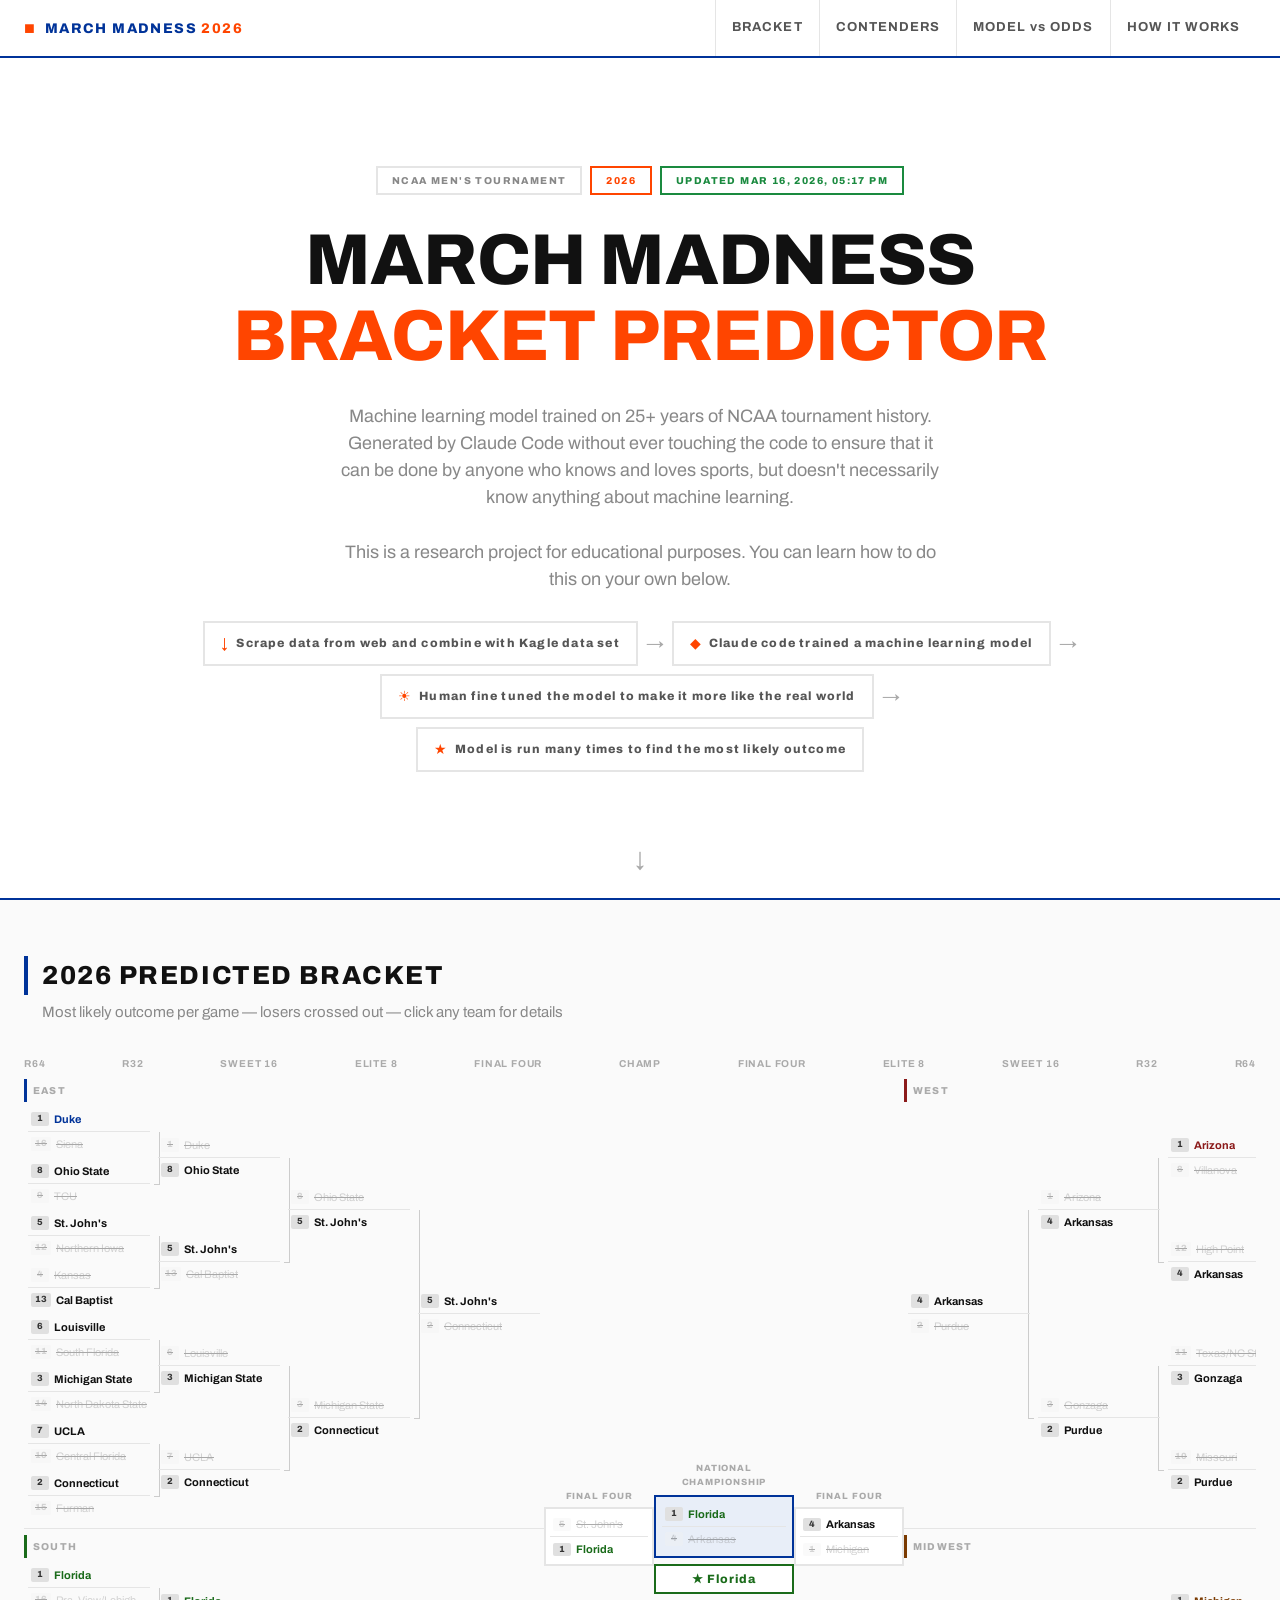
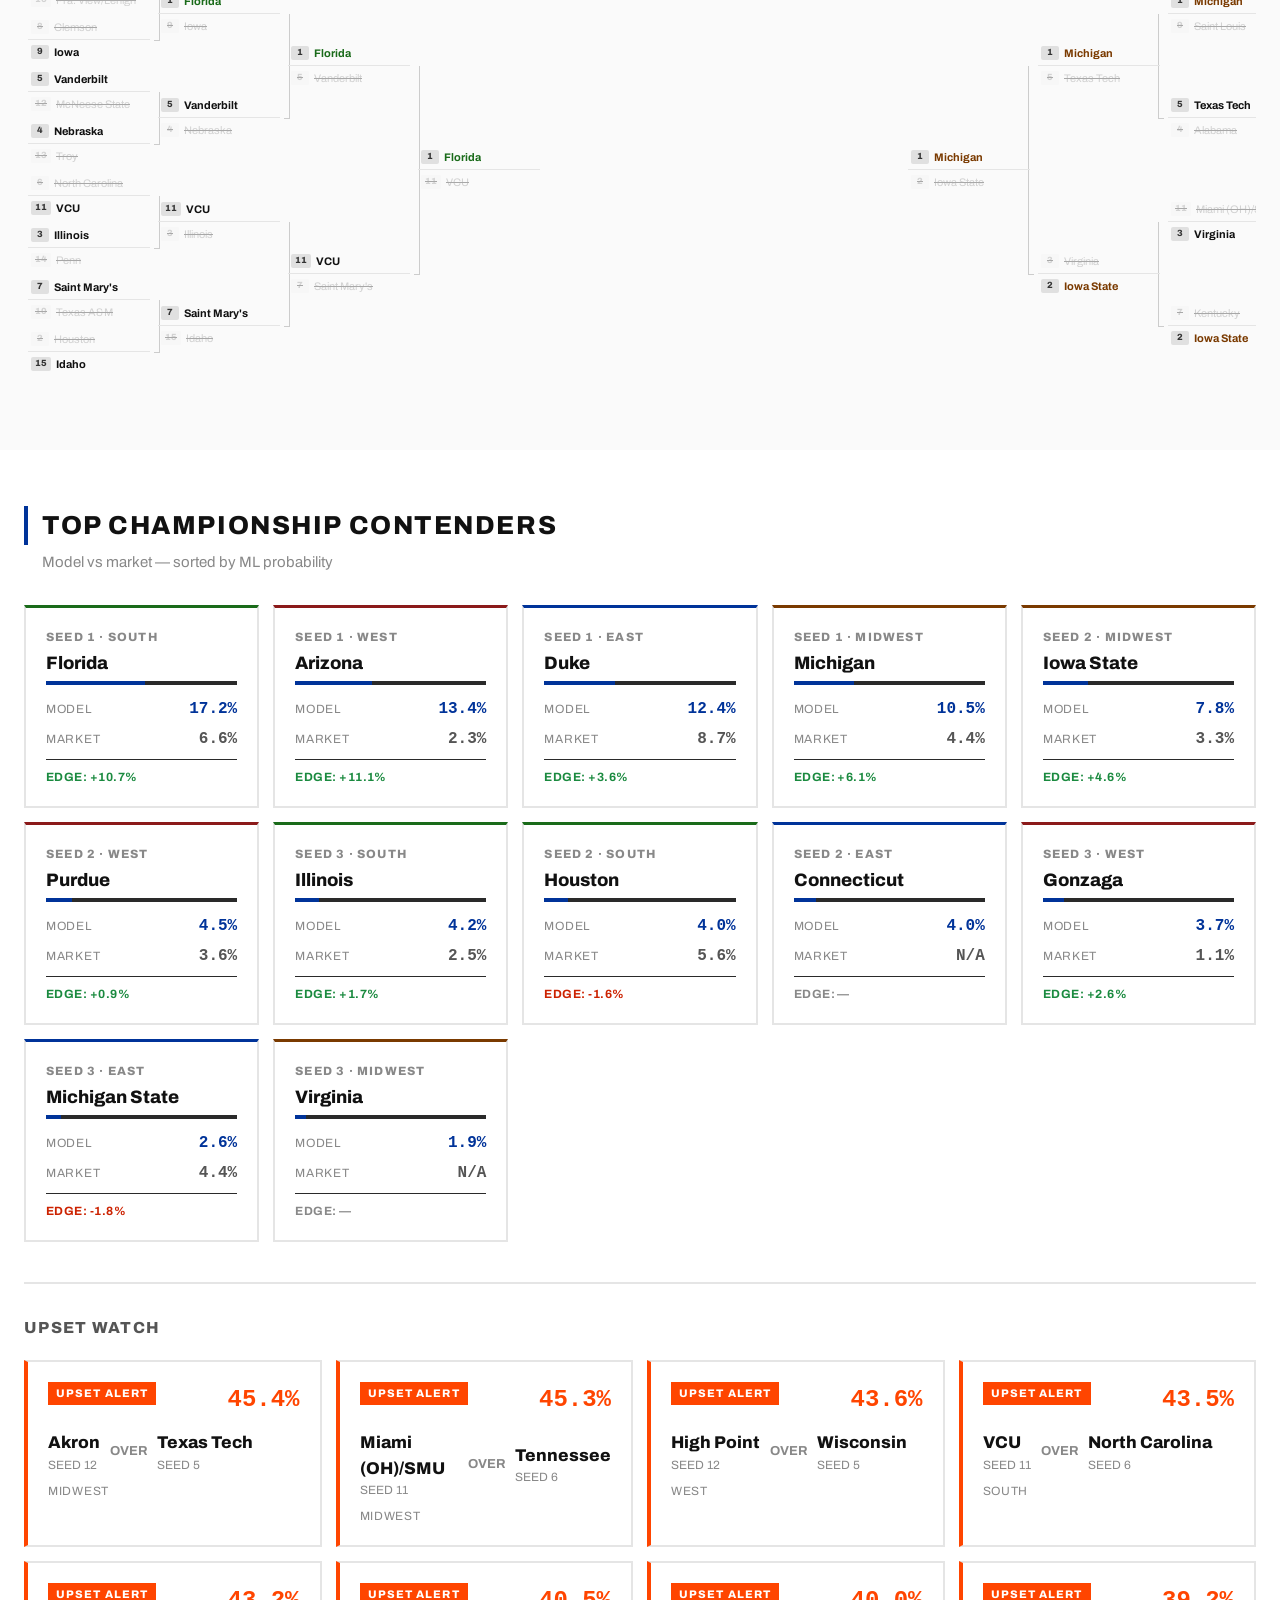
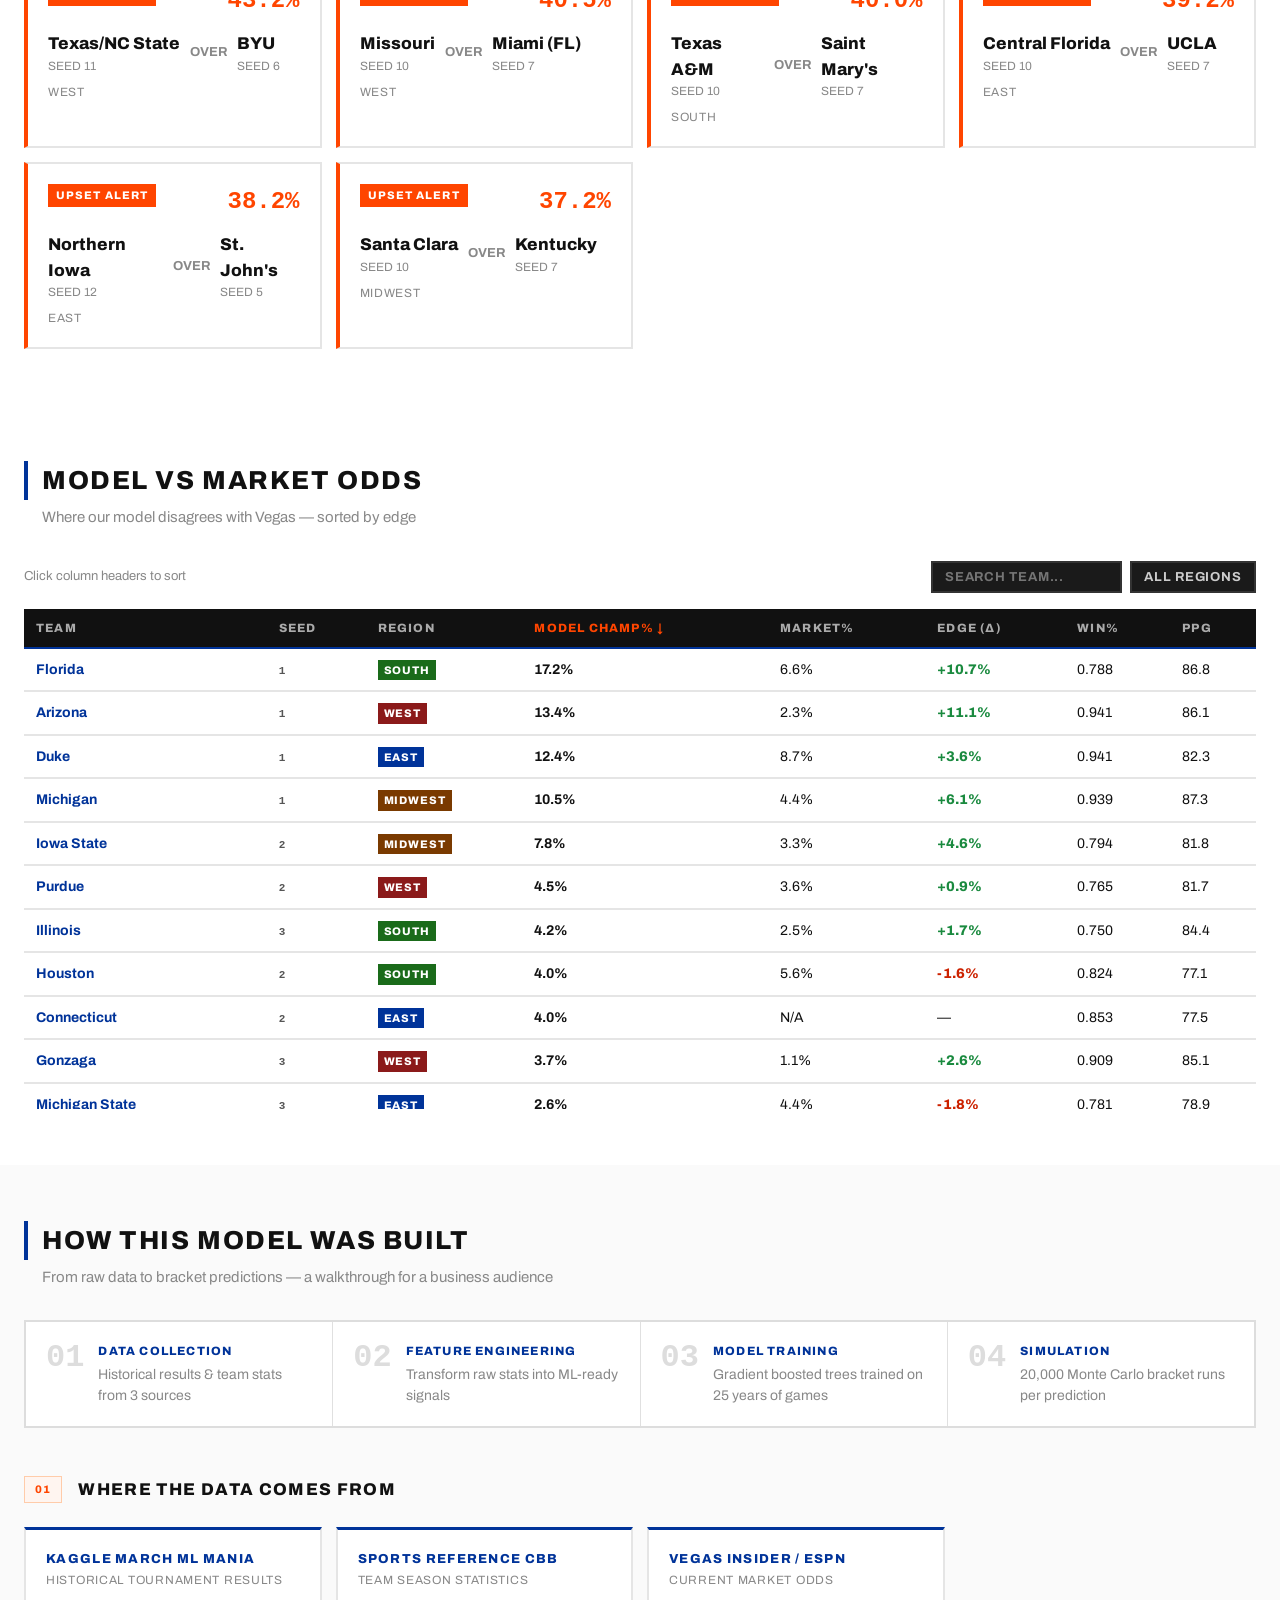
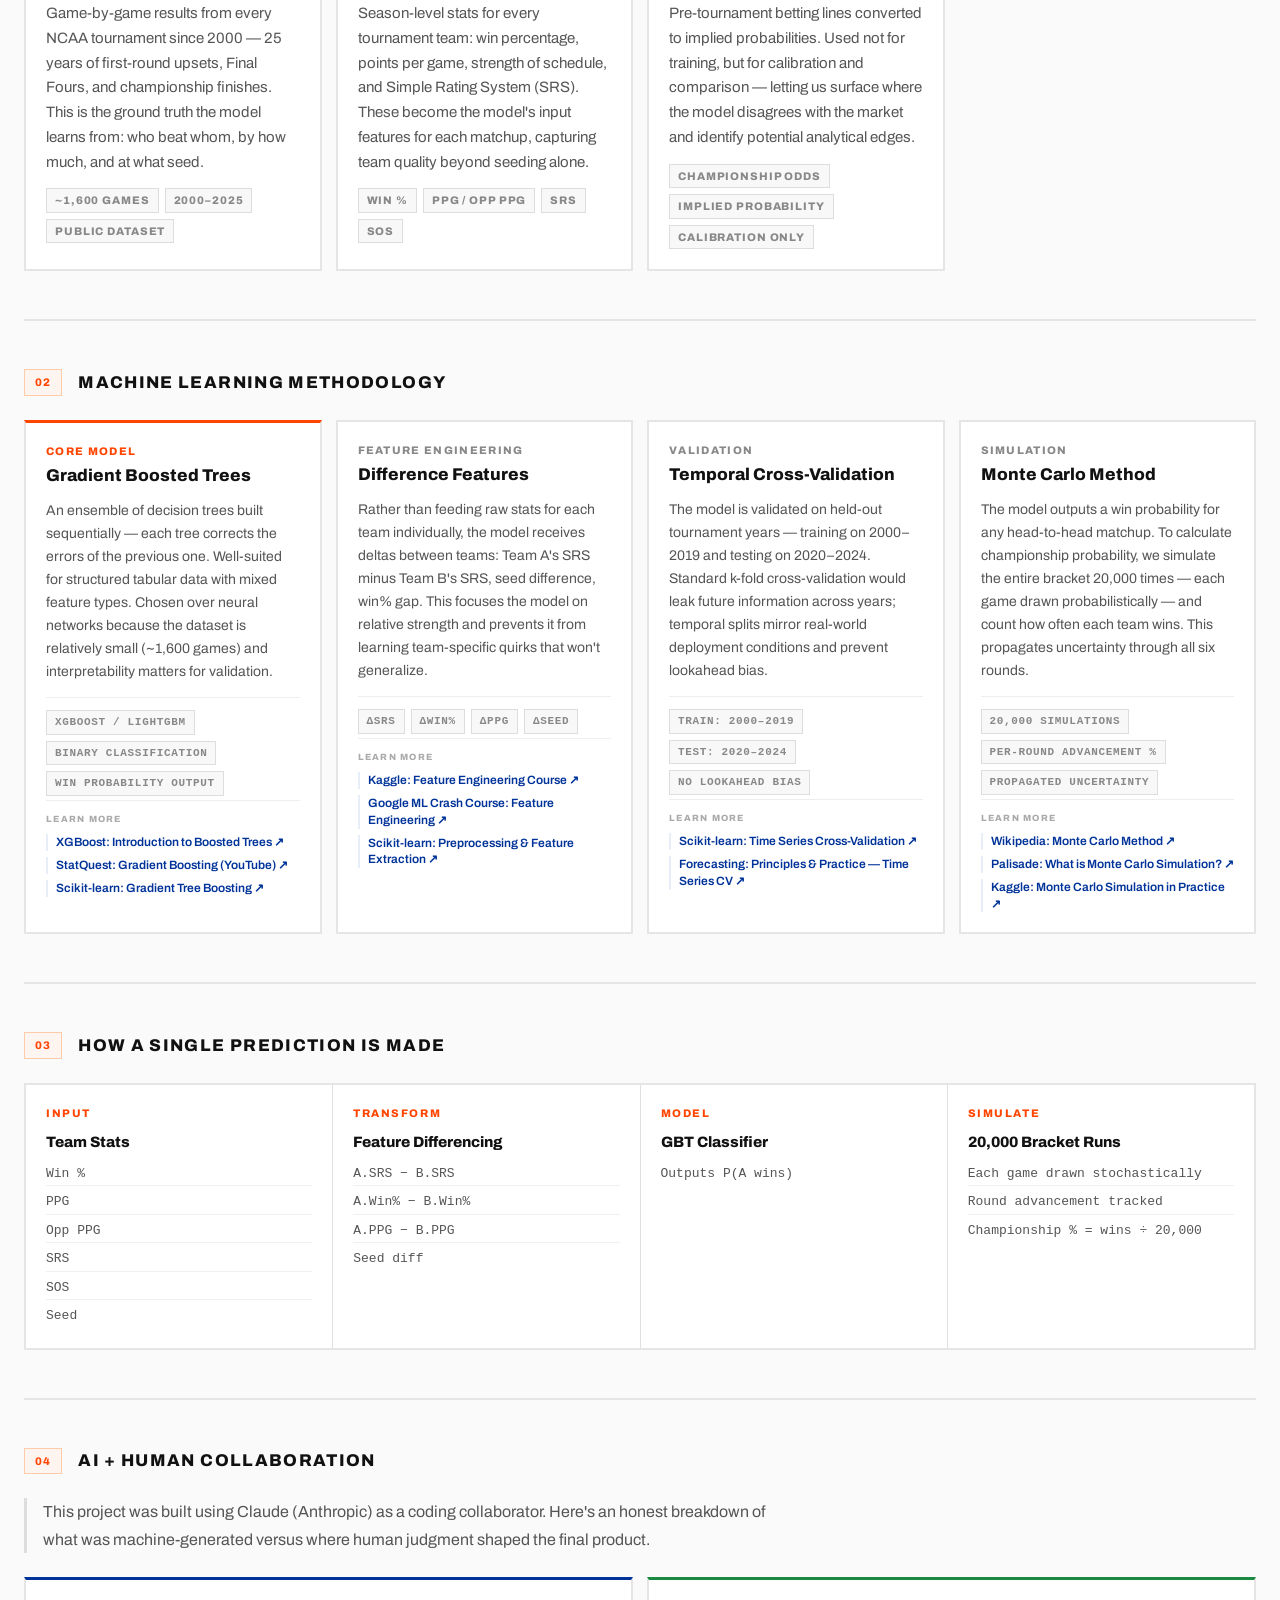
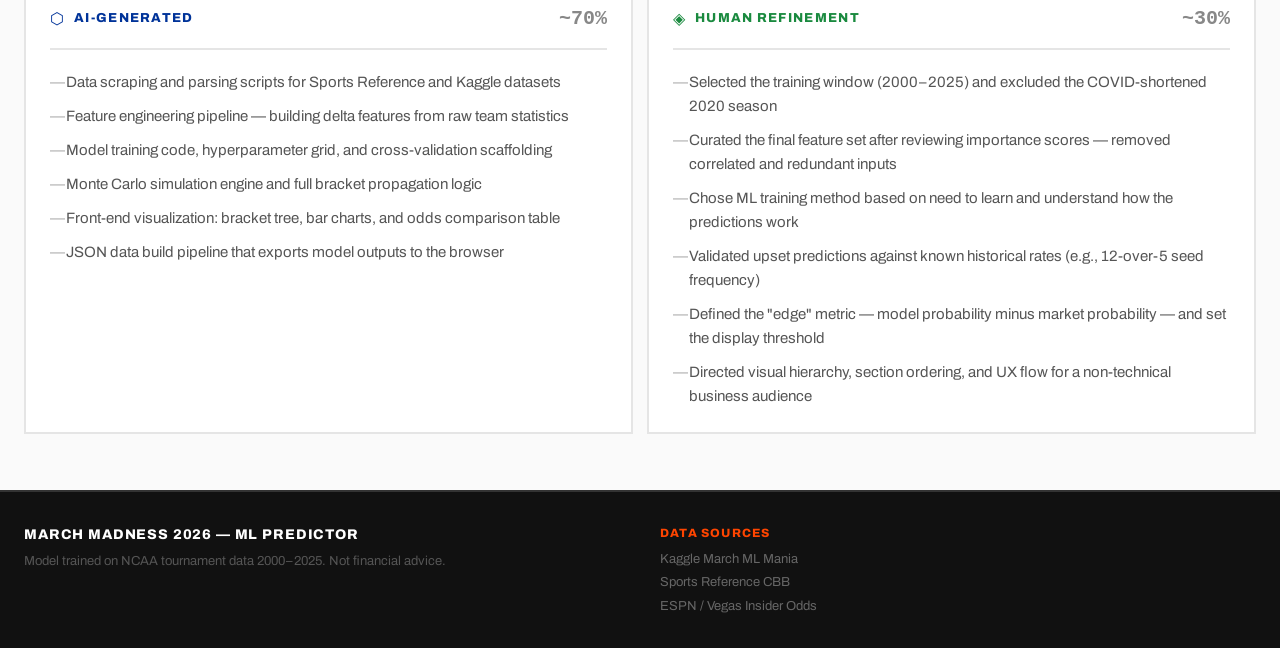
==== march-madness/index.html @ 239e2c39 "Initial commit — combined AI simulation site Dead Reckoning probability model + March Madness 2026 M" ====
<!DOCTYPE html>
<html lang="en">
<head>
  <meta charset="UTF-8">
  <meta name="viewport" content="width=device-width, initial-scale=1.0">
  <title>March Madness 2026 — ML Bracket Predictor</title>
  <link rel="preconnect" href="https://fonts.googleapis.com">
  <link href="https://fonts.googleapis.com/css2?family=Archivo:wght@400;600;700;800&display=swap" rel="stylesheet">
  <link rel="stylesheet" href="styles.css">
</head>
<body>

<!-- ─── NAVIGATION ──────────────────────────────────────────── -->
<nav class="nav">
  <div class="nav-inner">
    <div class="nav-brand">
      <span class="nav-logo">&#9632;</span>
      <span class="nav-title">MARCH MADNESS <span class="nav-year">2026</span></span>
    </div>
    <div class="nav-links">
      <a href="#bracket-tree">BRACKET</a>
      <a href="#top-contenders">CONTENDERS</a>
      <a href="#model-vs-odds">MODEL vs ODDS</a>
      <a href="#how-it-works">HOW IT WORKS</a>
    </div>
  </div>
</nav>

<!-- ─── HERO ────────────────────────────────────────────────── -->
<section class="hero" id="top">
  <div class="hero-bg-grid"></div>
  <div class="hero-content">
    <div class="hero-badges">
      <span class="badge">NCAA MEN'S TOURNAMENT</span>
      <span class="badge badge-year">2026</span>
      <span class="badge badge-updated" id="hero-updated">LOADING...</span>
    </div>
    <h1 class="hero-title">MARCH MADNESS<br><span class="hero-title-accent">BRACKET PREDICTOR</span></h1>
    <p class="hero-subtitle">
      Machine learning model trained on 25+ years of NCAA tournament history. Generated by Claude Code without ever touching the code to ensure that it can be done by anyone who knows and loves sports, but doesn't necessarily know anything about machine learning. 
    </p>
    <p class="hero-subtitle">
      This is a research project for educational purposes. You can learn how to do this on your own below.
    </p>
    <div class="hero-flow">
      <div class="flow-step"><div class="flow-icon">&#8595;</div><div class="flow-label">Scrape data from web and combine with Kagle data set</div></div>
      <div class="flow-arrow">→</div>
      <div class="flow-step"><div class="flow-icon">&#9670;</div><div class="flow-label">Claude code trained a machine learning model</div></div>
      <div class="flow-arrow">→</div>
      <div class="flow-step"><div class="flow-icon">&#9728;</div><div class="flow-label">Human fine tuned the model to make it more like the real world</div></div>
      <div class="flow-arrow">→</div>
      <div class="flow-step"><div class="flow-icon">&#9733;</div><div class="flow-label">Model is run many times to find the most likely outcome</div></div>
    </div>
  </div>
  <div class="hero-scroll-hint">
    <span class="scroll-arrow">&#8595;</span>
  </div>
</section>

<!-- ─── BRACKET TREE ─────────────────────────────────────────── -->
<section class="section section-dark" id="bracket-tree">
  <div class="section-inner section-inner-wide">
    <div class="section-header">
      <h2 class="section-title">2026 PREDICTED BRACKET</h2>
      <p class="section-subtitle">Most likely outcome per game — losers crossed out — click any team for details</p>
    </div>
    <div class="bk-round-labels">
      <span>R64</span><span>R32</span><span>SWEET 16</span><span>ELITE 8</span>
      <span>FINAL FOUR</span><span>CHAMP</span><span>FINAL FOUR</span>
      <span>ELITE 8</span><span>SWEET 16</span><span>R32</span><span>R64</span>
    </div>
    <div id="bracket-tree-container">
      <!-- Populated by JS -->
    </div>
  </div>
</section>

<!-- ─── TOP CHAMPIONSHIP CONTENDERS + UPSET WATCH ───────────── -->
<section class="section" id="top-contenders">
  <div class="section-inner">
    <div class="section-header">
      <h2 class="section-title">TOP CHAMPIONSHIP CONTENDERS</h2>
      <p class="section-subtitle">Model vs market — sorted by ML probability</p>
    </div>
    <div class="contenders-grid" id="contenders-grid">
      <!-- Populated by JS -->
    </div>
    <div class="section-subheader">
      <h3 class="subheader-title">UPSET WATCH</h3>
    </div>
    <div class="upsets-grid" id="upsets-grid">
      <!-- Populated by JS -->
    </div>
  </div>
</section>

<!-- ─── MODEL vs ODDS ────────────────────────────────────────── -->
<section class="section" id="model-vs-odds">
  <div class="section-inner">
    <div class="section-header">
      <h2 class="section-title">MODEL vs MARKET ODDS</h2>
      <p class="section-subtitle">Where our model disagrees with Vegas — sorted by edge</p>
    </div>
    <div class="table-controls">
      <span class="table-sort-hint">Click column headers to sort</span>
      <div class="table-filter">
        <input type="text" id="odds-search" placeholder="SEARCH TEAM..." class="search-input">
        <select id="odds-region" class="select-input">
          <option value="">ALL REGIONS</option>
          <option value="East">EAST</option>
          <option value="West">WEST</option>
          <option value="South">SOUTH</option>
          <option value="Midwest">MIDWEST</option>
        </select>
      </div>
    </div>
    <div class="table-wrapper">
      <table class="data-table" id="odds-table">
        <thead>
          <tr>
            <th data-sort="team">TEAM</th>
            <th data-sort="seed">SEED</th>
            <th data-sort="region">REGION</th>
            <th data-sort="model_champion_prob" class="sort-active">MODEL CHAMP%</th>
            <th data-sort="odds_champion_prob">MARKET%</th>
            <th data-sort="model_edge">EDGE (Δ)</th>
            <th data-sort="win_pct">WIN%</th>
            <th data-sort="ppg">PPG</th>
          </tr>
        </thead>
        <tbody id="odds-tbody">
          <!-- Populated by JS -->
        </tbody>
      </table>
    </div>
  </div>
</section>

<!-- ─── HOW THIS MODEL WAS BUILT ──────────────────────────── -->
<section class="section section-dark" id="how-it-works">
  <div class="section-inner">
    <div class="section-header">
      <h2 class="section-title">HOW THIS MODEL WAS BUILT</h2>
      <p class="section-subtitle">From raw data to bracket predictions — a walkthrough for a business audience</p>
    </div>

    <!-- PIPELINE OVERVIEW -->
    <div class="how-pipeline">
      <div class="pipeline-step">
        <div class="pipeline-num">01</div>
        <div class="pipeline-content">
          <div class="pipeline-title">DATA COLLECTION</div>
          <div class="pipeline-body">Historical results &amp; team stats from 3 sources</div>
        </div>
      </div>
      <div class="pipeline-connector">→</div>
      <div class="pipeline-step">
        <div class="pipeline-num">02</div>
        <div class="pipeline-content">
          <div class="pipeline-title">FEATURE ENGINEERING</div>
          <div class="pipeline-body">Transform raw stats into ML-ready signals</div>
        </div>
      </div>
      <div class="pipeline-connector">→</div>
      <div class="pipeline-step">
        <div class="pipeline-num">03</div>
        <div class="pipeline-content">
          <div class="pipeline-title">MODEL TRAINING</div>
          <div class="pipeline-body">Gradient boosted trees trained on 25 years of games</div>
        </div>
      </div>
      <div class="pipeline-connector">→</div>
      <div class="pipeline-step">
        <div class="pipeline-num">04</div>
        <div class="pipeline-content">
          <div class="pipeline-title">SIMULATION</div>
          <div class="pipeline-body">20,000 Monte Carlo bracket runs per prediction</div>
        </div>
      </div>
    </div>

    <!-- DATA SOURCES -->
    <div class="how-block">
      <div class="how-block-header">
        <span class="how-block-num">01</span>
        <h3 class="how-block-title">WHERE THE DATA COMES FROM</h3>
      </div>
      <div class="how-sources-grid">
        <div class="source-card">
          <div class="source-name">KAGGLE MARCH ML MANIA</div>
          <div class="source-type">Historical Tournament Results</div>
          <div class="source-desc">Game-by-game results from every NCAA tournament since 2000 — 25 years of first-round upsets, Final Fours, and championship finishes. This is the ground truth the model learns from: who beat whom, by how much, and at what seed.</div>
          <div class="source-tags">
            <span class="source-tag">~1,600 games</span>
            <span class="source-tag">2000–2025</span>
            <span class="source-tag">Public dataset</span>
          </div>
        </div>
        <div class="source-card">
          <div class="source-name">SPORTS REFERENCE CBB</div>
          <div class="source-type">Team Season Statistics</div>
          <div class="source-desc">Season-level stats for every tournament team: win percentage, points per game, strength of schedule, and Simple Rating System (SRS). These become the model's input features for each matchup, capturing team quality beyond seeding alone.</div>
          <div class="source-tags">
            <span class="source-tag">Win %</span>
            <span class="source-tag">PPG / Opp PPG</span>
            <span class="source-tag">SRS</span>
            <span class="source-tag">SOS</span>
          </div>
        </div>
        <div class="source-card">
          <div class="source-name">VEGAS INSIDER / ESPN</div>
          <div class="source-type">Current Market Odds</div>
          <div class="source-desc">Pre-tournament betting lines converted to implied probabilities. Used not for training, but for calibration and comparison — letting us surface where the model disagrees with the market and identify potential analytical edges.</div>
          <div class="source-tags">
            <span class="source-tag">Championship odds</span>
            <span class="source-tag">Implied probability</span>
            <span class="source-tag">Calibration only</span>
          </div>
        </div>
      </div>
    </div>

    <!-- ML TECHNIQUES -->
    <div class="how-block">
      <div class="how-block-header">
        <span class="how-block-num">02</span>
        <h3 class="how-block-title">MACHINE LEARNING METHODOLOGY</h3>
      </div>
      <div class="how-ml-grid">
        <div class="ml-card ml-card-primary">
          <div class="ml-card-label">CORE MODEL</div>
          <div class="ml-card-name">Gradient Boosted Trees</div>
          <div class="ml-card-desc">An ensemble of decision trees built sequentially — each tree corrects the errors of the previous one. Well-suited for structured tabular data with mixed feature types. Chosen over neural networks because the dataset is relatively small (~1,600 games) and interpretability matters for validation.</div>
          <div class="ml-card-meta">
            <span>XGBoost / LightGBM</span>
            <span>Binary classification</span>
            <span>Win probability output</span>
          </div>
          <div class="ml-card-links">
            <span class="ml-card-links-label">LEARN MORE</span>
            <a href="https://xgboost.readthedocs.io/en/stable/tutorials/model.html" target="_blank" rel="noopener">XGBoost: Introduction to Boosted Trees ↗</a>
            <a href="https://www.youtube.com/watch?v=3CC4N4z3GJc" target="_blank" rel="noopener">StatQuest: Gradient Boosting (YouTube) ↗</a>
            <a href="https://scikit-learn.org/stable/modules/ensemble.html#gradient-tree-boosting" target="_blank" rel="noopener">Scikit-learn: Gradient Tree Boosting ↗</a>
          </div>
        </div>
        <div class="ml-card">
          <div class="ml-card-label">FEATURE ENGINEERING</div>
          <div class="ml-card-name">Difference Features</div>
          <div class="ml-card-desc">Rather than feeding raw stats for each team individually, the model receives deltas between teams: Team A's SRS minus Team B's SRS, seed difference, win% gap. This focuses the model on relative strength and prevents it from learning team-specific quirks that won't generalize.</div>
          <div class="ml-card-meta">
            <span>ΔSRS</span>
            <span>ΔWin%</span>
            <span>ΔPPG</span>
            <span>ΔSeed</span>
          </div>
          <div class="ml-card-links">
            <span class="ml-card-links-label">LEARN MORE</span>
            <a href="https://www.kaggle.com/learn/feature-engineering" target="_blank" rel="noopener">Kaggle: Feature Engineering Course ↗</a>
            <a href="https://developers.google.com/machine-learning/crash-course/feature-engineering/overview" target="_blank" rel="noopener">Google ML Crash Course: Feature Engineering ↗</a>
            <a href="https://scikit-learn.org/stable/modules/preprocessing.html" target="_blank" rel="noopener">Scikit-learn: Preprocessing &amp; Feature Extraction ↗</a>
          </div>
        </div>
        <div class="ml-card">
          <div class="ml-card-label">VALIDATION</div>
          <div class="ml-card-name">Temporal Cross-Validation</div>
          <div class="ml-card-desc">The model is validated on held-out tournament years — training on 2000–2019 and testing on 2020–2024. Standard k-fold cross-validation would leak future information across years; temporal splits mirror real-world deployment conditions and prevent lookahead bias.</div>
          <div class="ml-card-meta">
            <span>Train: 2000–2019</span>
            <span>Test: 2020–2024</span>
            <span>No lookahead bias</span>
          </div>
          <div class="ml-card-links">
            <span class="ml-card-links-label">LEARN MORE</span>
            <a href="https://scikit-learn.org/stable/modules/cross_validation.html#cross-validation-of-time-series-data" target="_blank" rel="noopener">Scikit-learn: Time Series Cross-Validation ↗</a>
            <a href="https://otexts.com/fpp3/tscv.html" target="_blank" rel="noopener">Forecasting: Principles &amp; Practice — Time Series CV ↗</a>
          </div>
        </div>
        <div class="ml-card">
          <div class="ml-card-label">SIMULATION</div>
          <div class="ml-card-name">Monte Carlo Method</div>
          <div class="ml-card-desc">The model outputs a win probability for any head-to-head matchup. To calculate championship probability, we simulate the entire bracket 20,000 times — each game drawn probabilistically — and count how often each team wins. This propagates uncertainty through all six rounds.</div>
          <div class="ml-card-meta">
            <span>20,000 simulations</span>
            <span>Per-round advancement %</span>
            <span>Propagated uncertainty</span>
          </div>
          <div class="ml-card-links">
            <span class="ml-card-links-label">LEARN MORE</span>
            <a href="https://en.wikipedia.org/wiki/Monte_Carlo_method" target="_blank" rel="noopener">Wikipedia: Monte Carlo Method ↗</a>
            <a href="https://www.palisade.com/monte-carlo-simulation/" target="_blank" rel="noopener">Palisade: What is Monte Carlo Simulation? ↗</a>
            <a href="https://www.kaggle.com/code/rtatman/picking-a-random-forest-model-monte-carlo" target="_blank" rel="noopener">Kaggle: Monte Carlo Simulation in Practice ↗</a>
          </div>
        </div>
      </div>
    </div>

    <!-- HOW PREDICTIONS WORK -->
    <div class="how-block">
      <div class="how-block-header">
        <span class="how-block-num">03</span>
        <h3 class="how-block-title">HOW A SINGLE PREDICTION IS MADE</h3>
      </div>
      <div class="how-predict-flow">
        <div class="predict-step">
          <div class="predict-step-label">INPUT</div>
          <div class="predict-step-content">
            <div class="predict-step-title">Team Stats</div>
            <div class="predict-step-items">
              <span>Win %</span><span>PPG</span><span>Opp PPG</span><span>SRS</span><span>SOS</span><span>Seed</span>
            </div>
          </div>
        </div>
        <div class="predict-arrow">→</div>
        <div class="predict-step">
          <div class="predict-step-label">TRANSFORM</div>
          <div class="predict-step-content">
            <div class="predict-step-title">Feature Differencing</div>
            <div class="predict-step-items">
              <span>A.SRS − B.SRS</span><span>A.Win% − B.Win%</span><span>A.PPG − B.PPG</span><span>Seed diff</span>
            </div>
          </div>
        </div>
        <div class="predict-arrow">→</div>
        <div class="predict-step">
          <div class="predict-step-label">MODEL</div>
          <div class="predict-step-content">
            <div class="predict-step-title">GBT Classifier</div>
            <div class="predict-step-items">
              <span>Outputs P(A wins)</span>
            </div>
          </div>
        </div>
        <div class="predict-arrow">→</div>
        <div class="predict-step">
          <div class="predict-step-label">SIMULATE</div>
          <div class="predict-step-content">
            <div class="predict-step-title">20,000 Bracket Runs</div>
            <div class="predict-step-items">
              <span>Each game drawn stochastically</span><span>Round advancement tracked</span><span>Championship % = wins ÷ 20,000</span>
            </div>
          </div>
        </div>
      </div>
    </div>

    <!-- AI VS HUMAN -->
    <div class="how-block how-block-last">
      <div class="how-block-header">
        <span class="how-block-num">04</span>
        <h3 class="how-block-title">AI + HUMAN COLLABORATION</h3>
      </div>
      <p class="collab-intro">This project was built using Claude (Anthropic) as a coding collaborator. Here's an honest breakdown of what was machine-generated versus where human judgment shaped the final product.</p>
      <div class="collab-grid">
        <div class="collab-col collab-ai">
          <div class="collab-col-header">
            <span class="collab-icon">⬡</span>
            <span class="collab-col-title">AI-GENERATED</span>
            <span class="collab-pct">~70%</span>
          </div>
          <ul class="collab-list">
            <li>Data scraping and parsing scripts for Sports Reference and Kaggle datasets</li>
            <li>Feature engineering pipeline — building delta features from raw team statistics</li>
            <li>Model training code, hyperparameter grid, and cross-validation scaffolding</li>
            <li>Monte Carlo simulation engine and full bracket propagation logic</li>
            <li>Front-end visualization: bracket tree, bar charts, and odds comparison table</li>
            <li>JSON data build pipeline that exports model outputs to the browser</li>
          </ul>
        </div>
        <div class="collab-col collab-human">
          <div class="collab-col-header">
            <span class="collab-icon">◈</span>
            <span class="collab-col-title">HUMAN REFINEMENT</span>
            <span class="collab-pct">~30%</span>
          </div>
          <ul class="collab-list">
            <li>Selected the training window (2000–2025) and excluded the COVID-shortened 2020 season</li>
            <li>Curated the final feature set after reviewing importance scores — removed correlated and redundant inputs</li>
            <li>Chose ML training method based on need to learn and understand how the predictions work</li>
            <li>Validated upset predictions against known historical rates (e.g., 12-over-5 seed frequency)</li>
            <li>Defined the "edge" metric — model probability minus market probability — and set the display threshold</li>
            <li>Directed visual hierarchy, section ordering, and UX flow for a non-technical business audience</li>
          </ul>
        </div>
      </div>
    </div>

  </div>
</section>

<!-- ─── FOOTER ───────────────────────────────────────────────── -->
<footer class="footer">
  <div class="footer-inner">
    <div class="footer-col">
      <div class="footer-brand">MARCH MADNESS 2026 — ML PREDICTOR</div>
      <div class="footer-note">Model trained on NCAA tournament data 2000–2025. Not financial advice.</div>
    </div>
    <div class="footer-col">
      <div class="footer-label">DATA SOURCES</div>
      <div class="footer-links">
        <span>Kaggle March ML Mania</span>
        <span>Sports Reference CBB</span>
        <span>ESPN / Vegas Insider Odds</span>
      </div>
    </div>
  </div>
</footer>

<!-- ─── TEAM DETAIL MODAL ────────────────────────────────────── -->
<div class="modal-overlay" id="modal-overlay" style="display:none">
  <div class="modal" id="team-modal">
    <div class="modal-header">
      <div class="modal-title" id="modal-team-name">—</div>
      <button class="modal-close" id="modal-close">✕</button>
    </div>
    <div class="modal-body" id="modal-body">
      <!-- Populated by JS -->
    </div>
  </div>
</div>

<script src="main.js"></script>
</body>
</html>
---- march-madness/styles.css ----
/* ─────────────────────────────────────────────────────────
   MARCH MADNESS 2026 — STYLES
   Engineering dashboard aesthetic (inspired by dead-reckoning)
   ───────────────────────────────────────────────────────── */

/* ── RESET & BASE ── */
*, *::before, *::after { box-sizing: border-box; margin: 0; padding: 0; }
html { scroll-behavior: smooth; }
body {
  font-family: 'Archivo', 'Helvetica Neue', Arial, sans-serif;
  background: var(--bg-base);
  color: var(--text-primary);
  font-size: 16px;
  line-height: 1.5;
  -webkit-font-smoothing: antialiased;
}

/* ── CSS VARIABLES ── */
:root {
  /* Surfaces */
  --bg-base: #FFFFFF;
  --bg-raised: #FFFFFF;
  --bg-overlay: #fafafa;
  --bg-dark: #111111;
  --bg-dark-raised: #1a1a1a;

  /* Brand / Primary */
  --blue:        #003399;
  --blue-light:  #0044cc;
  --blue-faint:  #e8eef8;

  /* Region Colors */
  --east:    #003399;
  --west:    #8B1A1A;
  --south:   #1a6b1a;
  --midwest: #7a3a00;

  /* Accents */
  --accent-green:  #1a8a3f;
  --accent-red:    #cc2200;
  --accent-orange: #FF4500;
  --accent-yellow: #cc8800;
  --accent-purple: #5522aa;

  /* Text */
  --text-primary:   #111111;
  --text-secondary: #555555;
  --text-muted:     #888888;
  --text-dim:       #aaaaaa;
  --text-on-dark:   #eeeeee;

  /* Borders */
  --border: 2px solid #E5E5E5;
  --border-heavy: 2px solid #003399;
  --border-dark: 1px solid #333333;
  --divider: #E5E5E5;

  /* Spacing */
  --screen-padding: 24px;
  --section-gap: 56px;
  --card-padding: 20px;
  --card-gap: 14px;

  /* Radii — zero for engineering feel */
  --radius: 0px;
}

/* ── TYPOGRAPHY ── */
h1, h2, h3, h4 { font-family: 'Archivo', sans-serif; }
.mono { font-family: 'SF Mono', 'Fira Code', 'Courier New', monospace; font-size: 0.9em; }

/* ── NAVIGATION ── */
.nav {
  position: fixed; top: 0; left: 0; right: 0;
  z-index: 1000;
  background: var(--bg-base);
  border-bottom: var(--border-heavy);
}
.nav-inner {
  max-width: 1400px; margin: 0 auto;
  padding: 0 var(--screen-padding);
  display: flex; align-items: center;
  height: 56px; gap: 32px;
}
.nav-brand { display: flex; align-items: center; gap: 10px; flex-shrink: 0; }
.nav-logo { color: var(--accent-orange); font-size: 18px; }
.nav-title {
  color: var(--blue);
  font-size: 14px; font-weight: 800;
  letter-spacing: 0.1em; text-transform: uppercase;
}
.nav-year { color: var(--accent-orange); }
.nav-links {
  display: flex; gap: 0; margin-left: auto;
}
.nav-links a {
  color: var(--text-secondary); text-decoration: none;
  font-size: 13px; font-weight: 700; letter-spacing: 0.08em;
  padding: 0 16px; height: 56px;
  display: flex; align-items: center;
  border-left: 1px solid var(--divider);
  transition: color 0.15s, background 0.15s;
}
.nav-links a:hover { color: var(--blue); background: var(--blue-faint); }

/* ── HERO ── */
.hero {
  min-height: 100vh;
  background: var(--bg-base);
  border-bottom: var(--border-heavy);
  display: flex; flex-direction: column;
  justify-content: center; align-items: center;
  padding: 80px var(--screen-padding) 40px;
  position: relative; overflow: hidden;
}
.hero-bg-grid {
  position: absolute; inset: 0;
  background-image:
    linear-gradient(90deg, transparent 49.5%, #E5E5E5 49.5%, #E5E5E5 50.5%, transparent 50.5%),
    linear-gradient(0deg, transparent 49.5%, #E5E5E5 49.5%, #E5E5E5 50.5%, transparent 50.5%);
  background-size: 80px 80px;
  opacity: 0.5;
  pointer-events: none;
}
.hero-content {
  position: relative; z-index: 1;
  max-width: 900px; width: 100%;
  text-align: center;
  display: flex; flex-direction: column; align-items: center; gap: 28px;
}
.hero-badges { display: flex; gap: 8px; flex-wrap: wrap; justify-content: center; }
.badge {
  display: inline-block;
  border: 2px solid #E5E5E5;
  color: var(--text-muted);
  padding: 5px 14px; font-size: 10px;
  font-weight: 800; letter-spacing: 0.14em; text-transform: uppercase;
}
.badge-year { border-color: var(--accent-orange); color: var(--accent-orange); }
.badge-updated { border-color: var(--accent-green); color: var(--accent-green); }
.hero-title {
  font-size: clamp(36px, 7vw, 72px);
  font-weight: 800; color: var(--text-primary);
  letter-spacing: -0.01em; line-height: 1.05;
  text-transform: uppercase;
}
.hero-title-accent { color: var(--accent-orange); }
.hero-subtitle { color: var(--text-muted); font-size: 18px; max-width: 600px; }

.hero-stats {
  display: flex; gap: 0;
  border: var(--border-heavy);
  width: fit-content;
}
.hero-stat {
  padding: 18px 28px; border-right: 1px solid var(--divider);
  display: flex; flex-direction: column; align-items: center; gap: 4px;
}
.hero-stat:last-child { border-right: none; }
.hero-stat-val {
  font-size: 28px; font-weight: 800;
  color: var(--blue); font-family: 'SF Mono', monospace;
}
.hero-stat-label {
  font-size: 11px; font-weight: 700; letter-spacing: 0.12em;
  color: var(--text-muted); text-transform: uppercase;
}

.hero-flow {
  display: flex; align-items: center; gap: 8px;
  flex-wrap: wrap; justify-content: center;
}
.flow-step {
  display: flex; align-items: center; gap: 8px;
  background: var(--bg-base); border: var(--border);
  padding: 10px 16px;
}
.flow-icon { color: var(--accent-orange); font-size: 14px; }
.flow-label { font-size: 12px; font-weight: 800; letter-spacing: 0.1em; color: var(--text-secondary); }
.flow-arrow { color: #aaa; font-size: 18px; font-weight: 300; }

.hero-scroll-hint {
  position: absolute; bottom: 24px;
  display: flex; flex-direction: column; align-items: center;
  animation: bounce 2s infinite;
}
.scroll-arrow { color: #aaa; font-size: 20px; }
@keyframes bounce {
  0%, 100% { transform: translateY(0); }
  50% { transform: translateY(6px); }
}

/* ── SECTIONS ── */
.section { padding: var(--section-gap) var(--screen-padding); }
.section-dark { background: var(--bg-overlay); }
.section-inner { max-width: 1400px; margin: 0 auto; }
.section-header { margin-bottom: 32px; }
.section-title {
  font-size: 26px; font-weight: 800; text-transform: uppercase;
  letter-spacing: 0.06em; color: var(--text-primary);
  border-left: 4px solid var(--blue);
  padding-left: 14px;
}
.section-subtitle { color: var(--text-muted); font-size: 15px; margin-top: 6px; padding-left: 18px; }

.section-subheader { margin: 40px 0 20px; border-top: var(--border); padding-top: 32px; }
.subheader-title { font-size: 16px; font-weight: 800; letter-spacing: 0.08em; text-transform: uppercase; color: var(--text-secondary); }

/* ── TOP CONTENDERS ── */
.contenders-grid {
  display: grid;
  grid-template-columns: repeat(auto-fill, minmax(200px, 1fr));
  gap: var(--card-gap);
}
.contender-card {
  background: var(--bg-raised);
  border: var(--border);
  border-top: 3px solid var(--region-color, var(--blue));
  padding: var(--card-padding);
  cursor: pointer;
  transition: background 0.15s, box-shadow 0.15s;
  position: relative;
}
.contender-card:hover { background: var(--blue-faint); box-shadow: 4px 4px 0 rgba(0,51,153,0.1); }
.contender-seed {
  font-size: 12px; font-weight: 800; letter-spacing: 0.1em;
  color: var(--text-muted); text-transform: uppercase; margin-bottom: 4px;
}
.contender-name { font-size: 18px; font-weight: 800; color: var(--text-primary); }
.contender-region { font-size: 12px; color: var(--text-muted); text-transform: uppercase; letter-spacing: 0.08em; margin-bottom: 12px; }
.contender-probs { display: flex; flex-direction: column; gap: 6px; }
.contender-prob-row { display: flex; justify-content: space-between; align-items: center; }
.contender-prob-label { font-size: 12px; color: var(--text-muted); text-transform: uppercase; letter-spacing: 0.06em; }
.contender-prob-val { font-size: 16px; font-weight: 800; font-family: monospace; }
.contender-prob-val.model { color: var(--blue); }
.contender-prob-val.market { color: var(--text-secondary); }
.contender-edge {
  font-size: 12px; font-weight: 700; letter-spacing: 0.04em;
  margin-top: 8px; padding-top: 8px;
  border-top: 1px solid #2a2a2a;
}
.edge-pos { color: var(--accent-green); }
.edge-neg { color: var(--accent-red); }
.edge-neu { color: var(--text-muted); }

/* Champion bar */
.prob-bar-track {
  height: 4px; background: #2a2a2a; margin-top: 4px;
}
.prob-bar-fill { height: 100%; background: var(--blue); transition: width 0.4s; }

/* ── BRACKET ── */
.bracket-legend {
  display: flex; gap: 20px; flex-wrap: wrap;
  margin-bottom: 20px;
}
.legend-item { display: flex; align-items: center; gap: 6px; font-size: 11px; font-weight: 700; letter-spacing: 0.06em; }
.legend-dot { width: 10px; height: 10px; border-radius: 50%; }

.bracket-container {
  display: flex; gap: 4px; overflow-x: auto;
  padding-bottom: 12px;
}
.bracket-region {
  flex: 1; min-width: 220px;
  border: var(--border);
}
.bracket-region-header {
  padding: 10px 12px;
  font-size: 11px; font-weight: 800; text-transform: uppercase; letter-spacing: 0.1em;
  color: #fff;
}
.bracket-team-row {
  display: flex; align-items: center; gap: 0;
  border-bottom: var(--border);
  cursor: pointer;
  transition: background 0.1s;
}
.bracket-team-row:hover { background: rgba(255,255,255,0.08); }
.bracket-team-row:last-child { border-bottom: none; }
.bracket-seed {
  width: 28px; min-width: 28px; text-align: center;
  font-size: 10px; font-weight: 800; color: #aaa;
  padding: 6px 0;
  border-right: 1px solid #2a2a2a;
  background: #1a1a1a;
}
.bracket-name {
  flex: 1; padding: 6px 10px;
  font-size: 12px; font-weight: 700; color: #ddd;
  white-space: nowrap; overflow: hidden; text-overflow: ellipsis;
}
.bracket-champ-pct {
  padding: 6px 8px;
  font-size: 10px; font-family: monospace; font-weight: 700;
  text-align: right; min-width: 42px;
}

/* Probability tier colors */
.tier-high   { border-left: 3px solid var(--accent-green); }
.tier-med    { border-left: 3px solid var(--blue); }
.tier-low    { border-left: 3px solid #555; }
.tier-long   { border-left: 3px solid var(--accent-red); }
.pct-high    { color: var(--accent-green); }
.pct-med     { color: #6699ff; }
.pct-low     { color: #888; }
.pct-long    { color: var(--accent-red); }

.round-labels {
  display: flex; justify-content: center; gap: 8px;
  flex-wrap: wrap; margin-top: 12px;
}
.round-labels span {
  font-size: 10px; font-weight: 800; letter-spacing: 0.08em;
  color: var(--text-muted); text-transform: uppercase;
}

/* ── TABLES ── */
.table-controls {
  display: flex; justify-content: space-between; align-items: center;
  flex-wrap: wrap; gap: 12px; margin-bottom: 16px;
}
.table-sort-hint { font-size: 13px; color: var(--text-muted); }
.table-filter { display: flex; gap: 8px; flex-wrap: wrap; }

.search-input, .select-input {
  padding: 7px 12px;
  border: var(--border-heavy); border-color: #333;
  background: #1a1a1a;
  color: #ccc;
  font-size: 13px; font-weight: 700; letter-spacing: 0.06em;
  font-family: inherit; text-transform: uppercase;
  outline: none; cursor: pointer;
  appearance: none;
}
.search-input:focus, .select-input:focus { border-color: var(--blue); }

.table-wrapper { overflow-x: auto; max-height: 500px; overflow-y: auto; }
.table-wrapper thead th {
  position: sticky; top: 0; z-index: 1;
}
.data-table { width: 100%; border-collapse: collapse; }
.data-table thead th {
  padding: 10px 12px;
  font-size: 12px; font-weight: 800; letter-spacing: 0.1em;
  text-transform: uppercase; text-align: left;
  background: #111111; color: #aaaaaa;
  border-bottom: 2px solid var(--blue);
  cursor: pointer; white-space: nowrap;
  user-select: none;
  position: sticky; top: 0; z-index: 1;
}
.data-table thead th:hover { color: #fff; }
.data-table thead th.sort-active { color: var(--accent-orange); }
.data-table thead th.sort-desc::after { content: " ↓"; }
.data-table thead th.sort-asc::after { content: " ↑"; }
.data-table tbody tr {
  border-bottom: var(--border);
  cursor: pointer;
  transition: background 0.1s;
}
.data-table tbody tr:hover { background: var(--blue-faint); }
.section-dark .data-table tbody tr:hover { background: #1a1a1a; }
.data-table tbody td {
  padding: 10px 12px; font-size: 14px;
  color: var(--text-primary);
}
.data-table tbody td.team-cell {
  font-weight: 700; cursor: pointer; color: var(--blue);
}
.data-table tbody td.team-cell:hover { text-decoration: underline; }
.data-table td.edge-pos { color: var(--accent-green); font-weight: 800; }
.data-table td.edge-neg { color: var(--accent-red); font-weight: 800; }
.region-tag {
  display: inline-block;
  font-size: 11px; font-weight: 800; letter-spacing: 0.08em;
  padding: 2px 6px; text-transform: uppercase;
  color: #fff;
}
.seed-badge {
  display: inline-block;
  font-size: 11px; font-weight: 800;
  font-family: monospace; color: var(--text-secondary);
}

/* ── MONTE CARLO ── */
.round-selector {
  display: flex; gap: 0; flex-wrap: wrap; margin-bottom: 28px;
  border: var(--border-heavy);
  width: fit-content;
}
.round-btn {
  padding: 9px 18px;
  font-size: 10px; font-weight: 800; letter-spacing: 0.08em;
  text-transform: uppercase;
  background: var(--bg-base); color: var(--text-secondary);
  border: none; border-right: 1px solid var(--divider);
  cursor: pointer; transition: background 0.15s, color 0.15s;
  font-family: inherit;
}
.round-btn:last-child { border-right: none; }
.round-btn:hover { background: var(--blue-faint); color: var(--blue); }
.round-btn-active { background: var(--blue) !important; color: #fff !important; }

.mc-grid {
  display: flex; flex-direction: column; gap: 6px;
}
.mc-bar-row {
  display: flex; align-items: center; gap: 12px;
  cursor: pointer; padding: 4px 0;
  transition: opacity 0.1s;
}
.mc-bar-row:hover { opacity: 0.85; }
.mc-bar-rank {
  width: 24px; font-size: 11px; font-weight: 800;
  color: var(--text-muted); text-align: right; flex-shrink: 0;
}
.mc-bar-name {
  width: 180px; font-size: 13px; font-weight: 700;
  color: var(--text-primary); flex-shrink: 0;
  white-space: nowrap; overflow: hidden; text-overflow: ellipsis;
}
.mc-bar-seed { font-size: 10px; color: var(--text-muted); margin-left: 4px; }
.mc-bar-track {
  flex: 1; height: 20px; background: #f0f0f0;
  border: 1px solid var(--divider); position: relative;
}
.mc-bar-fill {
  height: 100%; position: absolute; left: 0; top: 0;
  transition: width 0.4s ease;
}
.mc-bar-pct {
  width: 54px; font-size: 13px; font-weight: 800;
  font-family: monospace; color: var(--text-primary);
  text-align: right; flex-shrink: 0;
}
.mc-bar-market {
  width: 54px; font-size: 11px;
  font-family: monospace; color: var(--text-muted);
  text-align: right; flex-shrink: 0;
}

/* Champion histogram */
.histogram-container {
  display: flex; align-items: flex-end; gap: 3px;
  height: 160px; padding: 0 4px;
  border-bottom: 2px solid #333;
  overflow-x: auto;
}
.hist-bar-group { display: flex; flex-direction: column; align-items: center; gap: 4px; min-width: 50px; }
.hist-bar {
  width: 44px;
  background: var(--blue);
  transition: height 0.4s;
  cursor: pointer;
  border-top: 2px solid var(--blue-light);
}
.hist-bar:hover { opacity: 0.8; }
.hist-label { font-size: 8px; color: #555; text-align: center; white-space: nowrap; overflow: hidden; text-overflow: ellipsis; width: 44px; }

/* ── UPSET WATCH ── */
.upsets-grid {
  display: grid;
  grid-template-columns: repeat(auto-fill, minmax(280px, 1fr));
  gap: var(--card-gap);
}
.upset-card {
  background: var(--bg-raised); border: var(--border);
  border-left: 4px solid var(--accent-orange);
  padding: var(--card-padding);
  cursor: pointer; transition: background 0.15s, box-shadow 0.15s;
}
.upset-card:hover { background: #fff8f5; box-shadow: 4px 4px 0 rgba(255,69,0,0.1); }
.upset-header { display: flex; justify-content: space-between; align-items: flex-start; margin-bottom: 12px; }
.upset-badge {
  background: var(--accent-orange); color: #fff;
  font-size: 11px; font-weight: 800; letter-spacing: 0.1em;
  padding: 3px 8px; text-transform: uppercase;
}
.upset-prob { font-size: 24px; font-weight: 800; color: var(--accent-orange); font-family: monospace; }
.upset-matchup { display: flex; align-items: center; gap: 10px; }
.upset-team { font-size: 17px; font-weight: 800; }
.upset-seed-tag { font-size: 12px; color: var(--text-muted); }
.upset-vs { font-size: 13px; color: var(--text-muted); font-weight: 700; }
.upset-region { font-size: 12px; color: var(--text-muted); text-transform: uppercase; letter-spacing: 0.06em; margin-top: 8px; }
.no-upsets { color: var(--text-muted); font-size: 14px; padding: 24px 0; }

/* ── MODAL ── */
.modal-overlay {
  position: fixed; inset: 0; z-index: 2000;
  background: rgba(0,0,0,0.7);
  display: flex; align-items: center; justify-content: center;
  padding: 20px;
}
.modal {
  background: var(--bg-raised);
  border: var(--border-heavy);
  max-width: 700px; width: 100%;
  max-height: 90vh; overflow-y: auto;
}
.modal-header {
  display: flex; justify-content: space-between; align-items: center;
  padding: 16px 20px;
  border-bottom: var(--border-heavy);
  background: var(--bg-dark);
}
.modal-title { font-size: 18px; font-weight: 800; color: #fff; text-transform: uppercase; }
.modal-close {
  background: none; border: 1px solid #444; color: #aaa;
  width: 28px; height: 28px; cursor: pointer; font-size: 14px;
  transition: color 0.15s, border-color 0.15s;
}
.modal-close:hover { color: #fff; border-color: #fff; }
.modal-body { padding: 20px; }
.modal-section { margin-bottom: 24px; }
.modal-section-title {
  font-size: 10px; font-weight: 800; letter-spacing: 0.12em;
  text-transform: uppercase; color: var(--text-muted);
  border-bottom: var(--border); padding-bottom: 6px; margin-bottom: 14px;
}
.modal-grid {
  display: grid; grid-template-columns: repeat(3, 1fr); gap: 10px;
}
.modal-stat { }
.modal-stat-label { font-size: 10px; color: var(--text-muted); text-transform: uppercase; letter-spacing: 0.06em; }
.modal-stat-val { font-size: 16px; font-weight: 800; font-family: monospace; }
.modal-round-grid {
  display: grid; grid-template-columns: repeat(6, 1fr); gap: 8px;
}
.modal-round-item { text-align: center; }
.modal-round-label { font-size: 9px; color: var(--text-muted); text-transform: uppercase; }
.modal-round-model { font-size: 15px; font-weight: 800; color: var(--blue); font-family: monospace; }
.modal-round-market { font-size: 11px; color: var(--text-muted); font-family: monospace; }

/* ── PROBABILITY FACTORS BREAKDOWN ── */
.factors-row {
  display: flex; align-items: center; gap: 8px; flex-wrap: wrap;
}
.factor-block {
  flex: 1; min-width: 80px; text-align: center;
  border: 1px solid var(--border-color); padding: 10px 8px;
}
.factor-result-block {
  background: var(--blue-faint);
  border-color: var(--blue);
}
.factor-val {
  font-size: 18px; font-weight: 800; font-family: monospace;
  color: var(--text-primary);
}
.factor-label {
  font-size: 9px; font-weight: 700; letter-spacing: 0.10em;
  text-transform: uppercase; color: var(--text-muted); margin-top: 3px;
}
.factor-weight {
  font-size: 9px; color: var(--text-dim); font-family: monospace; margin-top: 2px;
}
.factor-op {
  font-size: 20px; font-weight: 300; color: var(--text-muted);
  flex: 0 0 auto; padding: 0 2px;
}

/* ── FOOTER ── */
.footer {
  background: var(--bg-dark);
  border-top: var(--border-heavy); border-top-color: #333;
  padding: 32px var(--screen-padding);
}
.footer-inner {
  max-width: 1400px; margin: 0 auto;
  display: flex; gap: 40px; flex-wrap: wrap;
}
.footer-col { flex: 1; min-width: 200px; }
.footer-brand { font-size: 14px; font-weight: 800; color: #fff; margin-bottom: 6px; text-transform: uppercase; letter-spacing: 0.06em; }
.footer-note { font-size: 13px; color: #555; line-height: 1.6; }
.footer-label { font-size: 12px; font-weight: 800; letter-spacing: 0.1em; color: var(--accent-orange); text-transform: uppercase; margin-bottom: 8px; }
.footer-links { display: flex; flex-direction: column; gap: 4px; font-size: 13px; color: #666; }
.footer-code {
  font-family: 'SF Mono', monospace; font-size: 11px;
  color: var(--accent-green);
  background: #1a1a1a; border: 1px solid #333;
  padding: 8px 12px;
}

/* ── LOADING STATE ── */
.loading-msg {
  text-align: center; padding: 60px 20px;
  color: var(--text-muted); font-size: 14px;
}
.loading-msg .loading-icon {
  font-size: 32px; display: block; margin-bottom: 12px;
  animation: spin 2s linear infinite;
}
@keyframes spin { to { transform: rotate(360deg); } }

/* ── BRACKET TREE ── */
.section-inner-wide { max-width: 1800px; }

.bk-round-labels {
  display: flex;
  justify-content: space-between;
  padding: 0 0 8px 0;
  font-size: 10px;
  font-weight: 700;
  letter-spacing: .08em;
  color: var(--text-dim);
}

.bk-scroll { overflow-x: auto; padding-bottom: 16px; }

.bk-full {
  display: flex;
  flex-direction: row;
  align-items: stretch;
  min-width: 1400px;
}

.bk-half {
  flex: 1;
  display: flex;
  flex-direction: column;
  min-width: 0;
}

.bk-region-row {
  flex: 1;
  display: flex;
  flex-direction: column;
}

.bk-region-lbl {
  font-size: 10px;
  font-weight: 800;
  letter-spacing: .12em;
  color: var(--text-dim);
  padding: 4px 6px;
  border-left: 3px solid currentColor;
  margin-bottom: 4px;
}

.bk-region-cols {
  display: flex;
  flex-direction: row;
  flex: 1;
}
.bk-cols-rtl { flex-direction: row-reverse; }

.bk-region-separator {
  height: 1px;
  background: var(--divider);
  margin: 6px 0;
}

/* Each round column */
.bk-col {
  display: flex;
  flex-direction: column;
  width: 130px;
  min-width: 130px;
  position: relative;
}

/* Each game cell — flex column, distributes vertically */
.bk-game {
  flex: 1;
  display: flex;
  flex-direction: column;
  justify-content: center;
  position: relative;
  padding: 2px 4px;
  min-height: 52px;
}

/* Horizontal connector line from right edge of left-half cols (except last) */
.bk-half-left .bk-col:not(:last-child) .bk-game::after {
  content: "";
  position: absolute;
  right: -6px;
  width: 6px;
  border-top: 1px solid #ccc;
  pointer-events: none;
}
/* Odd game (top of pair): line goes from center DOWN to meet bottom game's line */
.bk-half-left .bk-col:not(:last-child) .bk-game:nth-child(odd)::after {
  top: 50%;
  bottom: 0;
  border-top: none;
  border-right: 1px solid #ccc;
}
/* Even game (bottom of pair): line goes from center UP + horizontal stub right */
.bk-half-left .bk-col:not(:last-child) .bk-game:nth-child(even)::after {
  top: 0;
  bottom: 50%;
  border-top: none;
  border-right: 1px solid #ccc;
}
/* Horizontal stub to the right for even (pair-bottom) */
.bk-half-left .bk-col:not(:last-child) .bk-game:nth-child(even)::before {
  content: "";
  position: absolute;
  right: -6px;
  top: 50%;
  width: 6px;
  border-top: 1px solid #ccc;
  pointer-events: none;
}

/* Right half: mirror — connectors on left edge */
.bk-half-right .bk-col:not(:last-child) .bk-game::after {
  content: "";
  position: absolute;
  left: -6px;
  width: 6px;
  pointer-events: none;
}
.bk-half-right .bk-col:not(:last-child) .bk-game:nth-child(odd)::after {
  top: 50%;
  bottom: 0;
  border-left: 1px solid #ccc;
}
.bk-half-right .bk-col:not(:last-child) .bk-game:nth-child(even)::after {
  top: 0;
  bottom: 50%;
  border-left: 1px solid #ccc;
}
.bk-half-right .bk-col:not(:last-child) .bk-game:nth-child(even)::before {
  content: "";
  position: absolute;
  left: -6px;
  top: 50%;
  width: 6px;
  border-top: 1px solid #ccc;
  pointer-events: none;
}

/* Team row */
.bk-team {
  display: flex;
  align-items: center;
  gap: 5px;
  height: 22px;
  cursor: pointer;
  border-radius: 2px;
  padding: 0 3px;
  transition: background .15s;
}
.bk-team:hover { background: var(--blue-faint); }

.bk-winner { font-weight: 700; }
.bk-loser {
  text-decoration: line-through;
  opacity: .35;
  font-weight: 400;
}

.bk-seed {
  font-size: 9px;
  font-weight: 800;
  color: var(--text-muted);
  background: #f0f0f0;
  border-radius: 2px;
  padding: 0 4px;
  min-width: 18px;
  text-align: center;
  flex-shrink: 0;
}
.bk-winner .bk-seed { background: #e0e0e0; color: #333; }

.bk-name {
  font-size: 11px;
  white-space: nowrap;
  overflow: hidden;
  text-overflow: ellipsis;
  color: var(--text-primary);
}
.bk-loser .bk-name { color: var(--text-muted); }

.bk-divider {
  height: 1px;
  background: var(--divider);
  margin: 1px 0;
}

/* Final Four columns */
.bk-f4-col {
  width: 110px;
  min-width: 110px;
  display: flex;
  align-items: center;
  justify-content: center;
}

.bk-f4-inner {
  display: flex;
  flex-direction: column;
  align-items: center;
  gap: 4px;
  width: 100%;
}

.bk-f4-label {
  font-size: 9px;
  font-weight: 800;
  letter-spacing: .1em;
  color: var(--text-dim);
  text-align: center;
}

.bk-f4-game {
  width: 100%;
  border: var(--border);
  border-radius: 0;
  padding: 4px;
  background: var(--bg-base);
}

/* NCG column */
.bk-ncg-col {
  width: 140px;
  min-width: 140px;
  display: flex;
  align-items: center;
  justify-content: center;
}

.bk-ncg-inner {
  display: flex;
  flex-direction: column;
  align-items: center;
  gap: 6px;
  width: 100%;
}

.bk-ncg-label {
  font-size: 9px;
  font-weight: 800;
  letter-spacing: .1em;
  color: var(--text-dim);
  text-align: center;
}

.bk-ncg-game {
  width: 100%;
  border: var(--border-heavy);
  border-radius: 0;
  padding: 6px;
  background: var(--blue-faint);
}

.bk-champion-badge {
  font-size: 12px;
  font-weight: 800;
  letter-spacing: .08em;
  text-align: center;
  padding: 4px 8px;
  border-radius: 0;
  background: var(--bg-base);
  border: 2px solid currentColor;
  width: 100%;
}

/* ── HOW IT WORKS ── */

/* Pipeline overview bar */
.how-pipeline {
  display: flex; align-items: stretch; gap: 0;
  flex-wrap: wrap;
  border: var(--border-heavy); border-color: #ddd;
  margin-bottom: 48px;
}
.pipeline-step {
  flex: 1; min-width: 180px;
  display: flex; align-items: flex-start; gap: 14px;
  padding: 20px 20px;
  border-right: 1px solid #e0e0e0;
  background: #fff;
}
.pipeline-step:last-child { border-right: none; }
.pipeline-num {
  font-size: 32px; font-weight: 800;
  color: #ddd; line-height: 1; flex-shrink: 0;
  font-family: 'SF Mono', monospace;
}
.pipeline-title {
  font-size: 12px; font-weight: 800; letter-spacing: 0.1em;
  text-transform: uppercase; color: var(--blue); margin-bottom: 4px;
}
.pipeline-body { font-size: 14px; color: var(--text-muted); line-height: 1.5; }
.pipeline-connector { display: none; } /* hidden — borders between cards serve as separators */

/* Section blocks */
.how-block {
  margin-bottom: 48px;
  padding-bottom: 48px;
  border-bottom: var(--border);
}
.how-block-last { border-bottom: none; margin-bottom: 0; padding-bottom: 0; }
.how-block-header {
  display: flex; align-items: center; gap: 16px;
  margin-bottom: 24px;
}
.how-block-num {
  font-size: 11px; font-weight: 800; letter-spacing: 0.1em;
  color: var(--accent-orange);
  background: #fff5f0; border: 1px solid #ffccaa;
  padding: 4px 10px;
}
.how-block-title {
  font-size: 17px; font-weight: 800; text-transform: uppercase;
  letter-spacing: 0.08em; color: var(--text-primary);
}

/* Data sources */
.how-sources-grid {
  display: grid;
  grid-template-columns: repeat(auto-fill, minmax(280px, 1fr));
  gap: 14px;
}
.source-card {
  background: #fff; border: var(--border);
  border-top: 3px solid var(--blue);
  padding: 20px;
}
.source-name {
  font-size: 13px; font-weight: 800; letter-spacing: 0.1em;
  text-transform: uppercase; color: var(--blue); margin-bottom: 2px;
}
.source-type {
  font-size: 12px; color: var(--text-muted); text-transform: uppercase;
  letter-spacing: 0.06em; margin-bottom: 12px;
}
.source-desc {
  font-size: 15px; color: var(--text-secondary); line-height: 1.65;
  margin-bottom: 14px;
}
.source-tags { display: flex; gap: 6px; flex-wrap: wrap; }
.source-tag {
  font-size: 11px; font-weight: 800; letter-spacing: 0.08em;
  text-transform: uppercase; padding: 3px 8px;
  border: 1px solid #ddd; color: var(--text-muted); background: #f8f8f8;
}

/* ML cards */
.how-ml-grid {
  display: grid;
  grid-template-columns: repeat(auto-fill, minmax(260px, 1fr));
  gap: 14px;
}
.ml-card {
  background: #fff; border: var(--border);
  padding: 20px;
}
.ml-card-primary {
  border-top: 3px solid var(--accent-orange);
}
.ml-card-label {
  font-size: 11px; font-weight: 800; letter-spacing: 0.12em;
  text-transform: uppercase; color: var(--accent-orange); margin-bottom: 4px;
}
.ml-card:not(.ml-card-primary) .ml-card-label { color: var(--text-muted); }
.ml-card-name {
  font-size: 17px; font-weight: 800; color: var(--text-primary); margin-bottom: 10px;
}
.ml-card-desc {
  font-size: 14px; color: var(--text-secondary); line-height: 1.65; margin-bottom: 14px;
}
.ml-card-meta {
  display: flex; gap: 6px; flex-wrap: wrap;
  border-top: 1px solid #eee; padding-top: 12px;
}
.ml-card-meta span {
  font-size: 11px; font-weight: 800; letter-spacing: 0.06em;
  text-transform: uppercase; padding: 3px 8px;
  border: 1px solid #ddd; color: var(--text-muted); background: #f8f8f8;
  font-family: 'SF Mono', monospace;
}

/* ML card learn-more links */
.ml-card-links {
  display: flex; flex-direction: column; gap: 6px;
  border-top: 1px solid #eee; padding-top: 12px; margin-top: 4px;
}
.ml-card-links-label {
  font-size: 9px; font-weight: 800; letter-spacing: 0.14em;
  text-transform: uppercase; color: var(--text-dim);
  margin-bottom: 2px;
}
.ml-card-links a {
  font-size: 12px; font-weight: 600;
  color: var(--blue); text-decoration: none;
  border-left: 2px solid var(--blue-faint);
  padding-left: 8px;
  transition: border-color 0.15s, color 0.15s;
  line-height: 1.4;
}
.ml-card-links a:hover {
  color: var(--blue-light);
  border-left-color: var(--blue);
}

/* Prediction flow */
.how-predict-flow {
  display: flex; align-items: stretch; gap: 0;
  flex-wrap: wrap;
  border: var(--border);
  background: #fff;
}
.predict-step {
  flex: 1; min-width: 180px;
  padding: 20px; border-right: 1px solid #e0e0e0;
  display: flex; flex-direction: column; gap: 10px;
}
.predict-step:last-child { border-right: none; }
.predict-step-label {
  font-size: 11px; font-weight: 800; letter-spacing: 0.14em;
  text-transform: uppercase; color: var(--accent-orange);
}
.predict-step-title {
  font-size: 15px; font-weight: 800; color: var(--text-primary); margin-bottom: 8px;
}
.predict-step-items {
  display: flex; flex-direction: column; gap: 4px;
}
.predict-step-items span {
  font-size: 13px; color: var(--text-secondary);
  font-family: 'SF Mono', monospace;
  padding: 2px 0;
  border-bottom: 1px solid #f0f0f0;
}
.predict-step-items span:last-child { border-bottom: none; }
.predict-arrow { display: none; } /* borders serve as visual separators */

/* AI vs Human collab */
.collab-intro {
  font-size: 16px; color: var(--text-secondary); line-height: 1.7;
  margin-bottom: 24px; max-width: 760px;
  border-left: 3px solid #ddd; padding-left: 16px;
}
.collab-grid {
  display: grid; grid-template-columns: 1fr 1fr; gap: 14px;
}
.collab-col {
  background: #fff; border: var(--border);
  padding: 24px;
}
.collab-ai { border-top: 3px solid var(--blue); }
.collab-human { border-top: 3px solid var(--accent-green); }
.collab-col-header {
  display: flex; align-items: center; gap: 10px; margin-bottom: 20px;
  padding-bottom: 14px; border-bottom: var(--border);
}
.collab-icon { font-size: 16px; }
.collab-ai .collab-icon { color: var(--blue); }
.collab-human .collab-icon { color: var(--accent-green); }
.collab-col-title {
  font-size: 13px; font-weight: 800; letter-spacing: 0.1em;
  text-transform: uppercase; flex: 1;
}
.collab-ai .collab-col-title { color: var(--blue); }
.collab-human .collab-col-title { color: var(--accent-green); }
.collab-pct {
  font-size: 20px; font-weight: 800;
  font-family: 'SF Mono', monospace; color: var(--text-muted);
}
.collab-list {
  list-style: none; display: flex; flex-direction: column; gap: 10px;
}
.collab-list li {
  font-size: 15px; color: var(--text-secondary); line-height: 1.6;
  padding-left: 16px; position: relative;
}
.collab-list li::before {
  content: "—";
  position: absolute; left: 0;
  color: var(--text-dim); font-weight: 400;
}

/* ── RESPONSIVE ── */
@media (max-width: 900px) {
  .nav-links { display: none; }
  .hero-stats { flex-direction: column; width: 100%; }
  .hero-stat { border-right: none; border-bottom: 1px solid var(--divider); }
  .mc-bar-name { width: 130px; }
  .modal-grid { grid-template-columns: repeat(2, 1fr); }
  .modal-round-grid { grid-template-columns: repeat(3, 1fr); }
  .collab-grid { grid-template-columns: 1fr; }
  .how-ml-grid { grid-template-columns: 1fr 1fr; }
}
@media (max-width: 600px) {
  :root { --screen-padding: 14px; }
  .hero-title { font-size: 28px; }
  .contenders-grid { grid-template-columns: repeat(2, 1fr); }
  .bracket-container { flex-direction: column; }
  .mc-bar-market { display: none; }
  .how-ml-grid { grid-template-columns: 1fr; }
  .how-sources-grid { grid-template-columns: 1fr; }
  .how-predict-flow { flex-direction: column; }
  .predict-step { border-right: none; border-bottom: 1px solid #e0e0e0; }
  .predict-step:last-child { border-bottom: none; }
  .pipeline-step { min-width: 100%; border-right: none; border-bottom: 1px solid #e0e0e0; }
  .pipeline-step:last-child { border-bottom: none; }
}
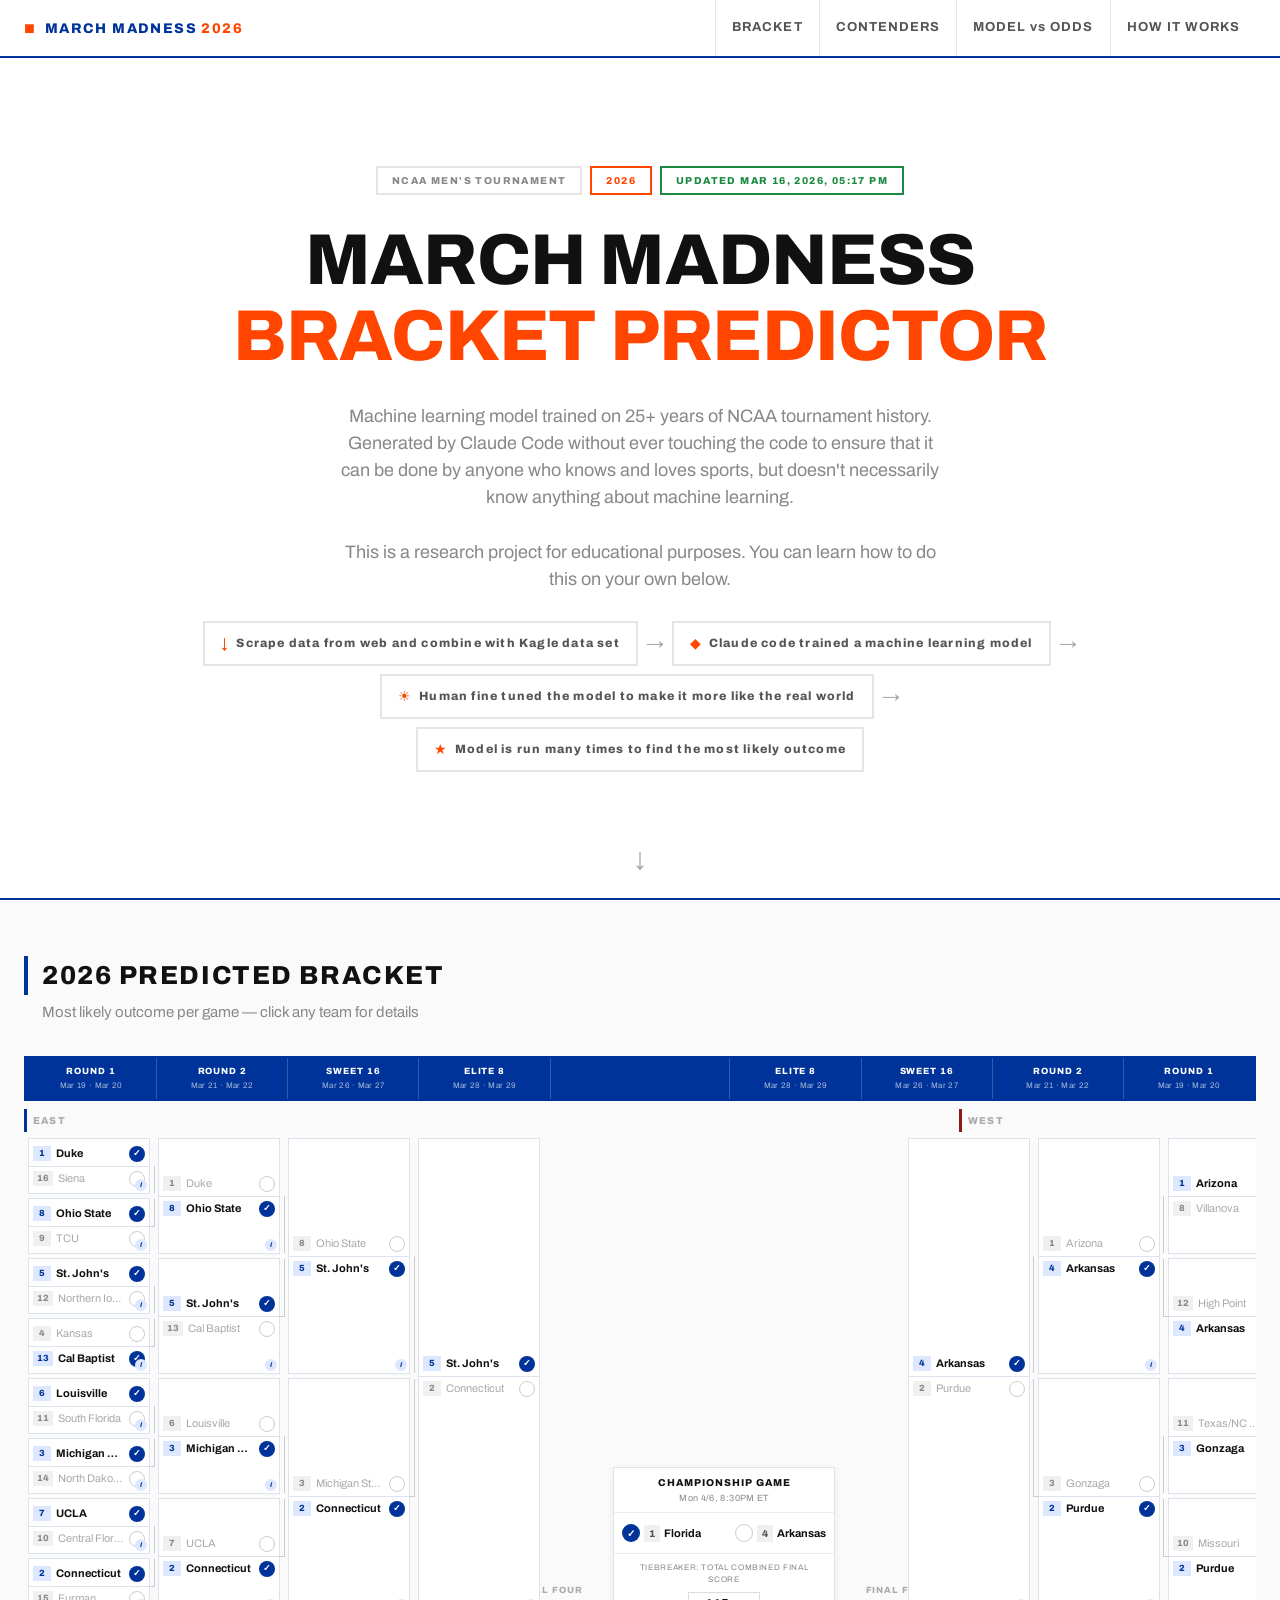
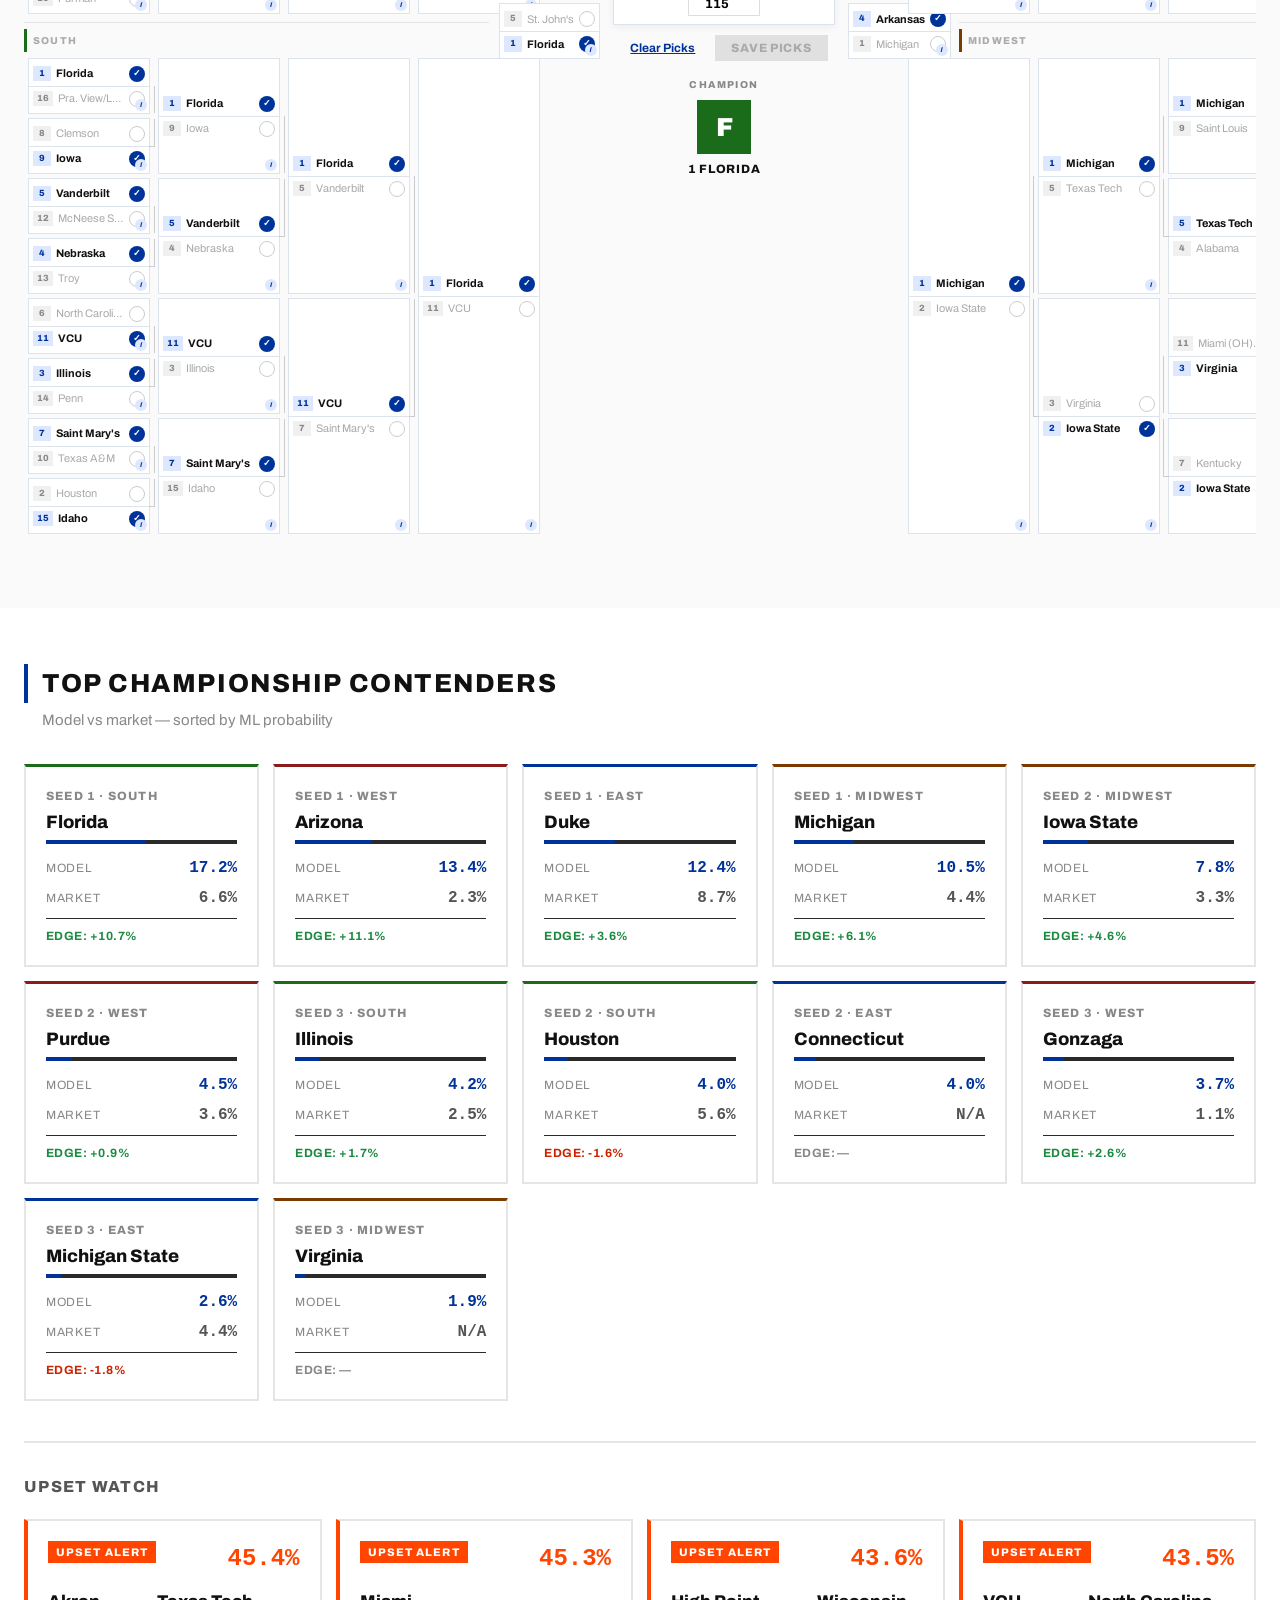
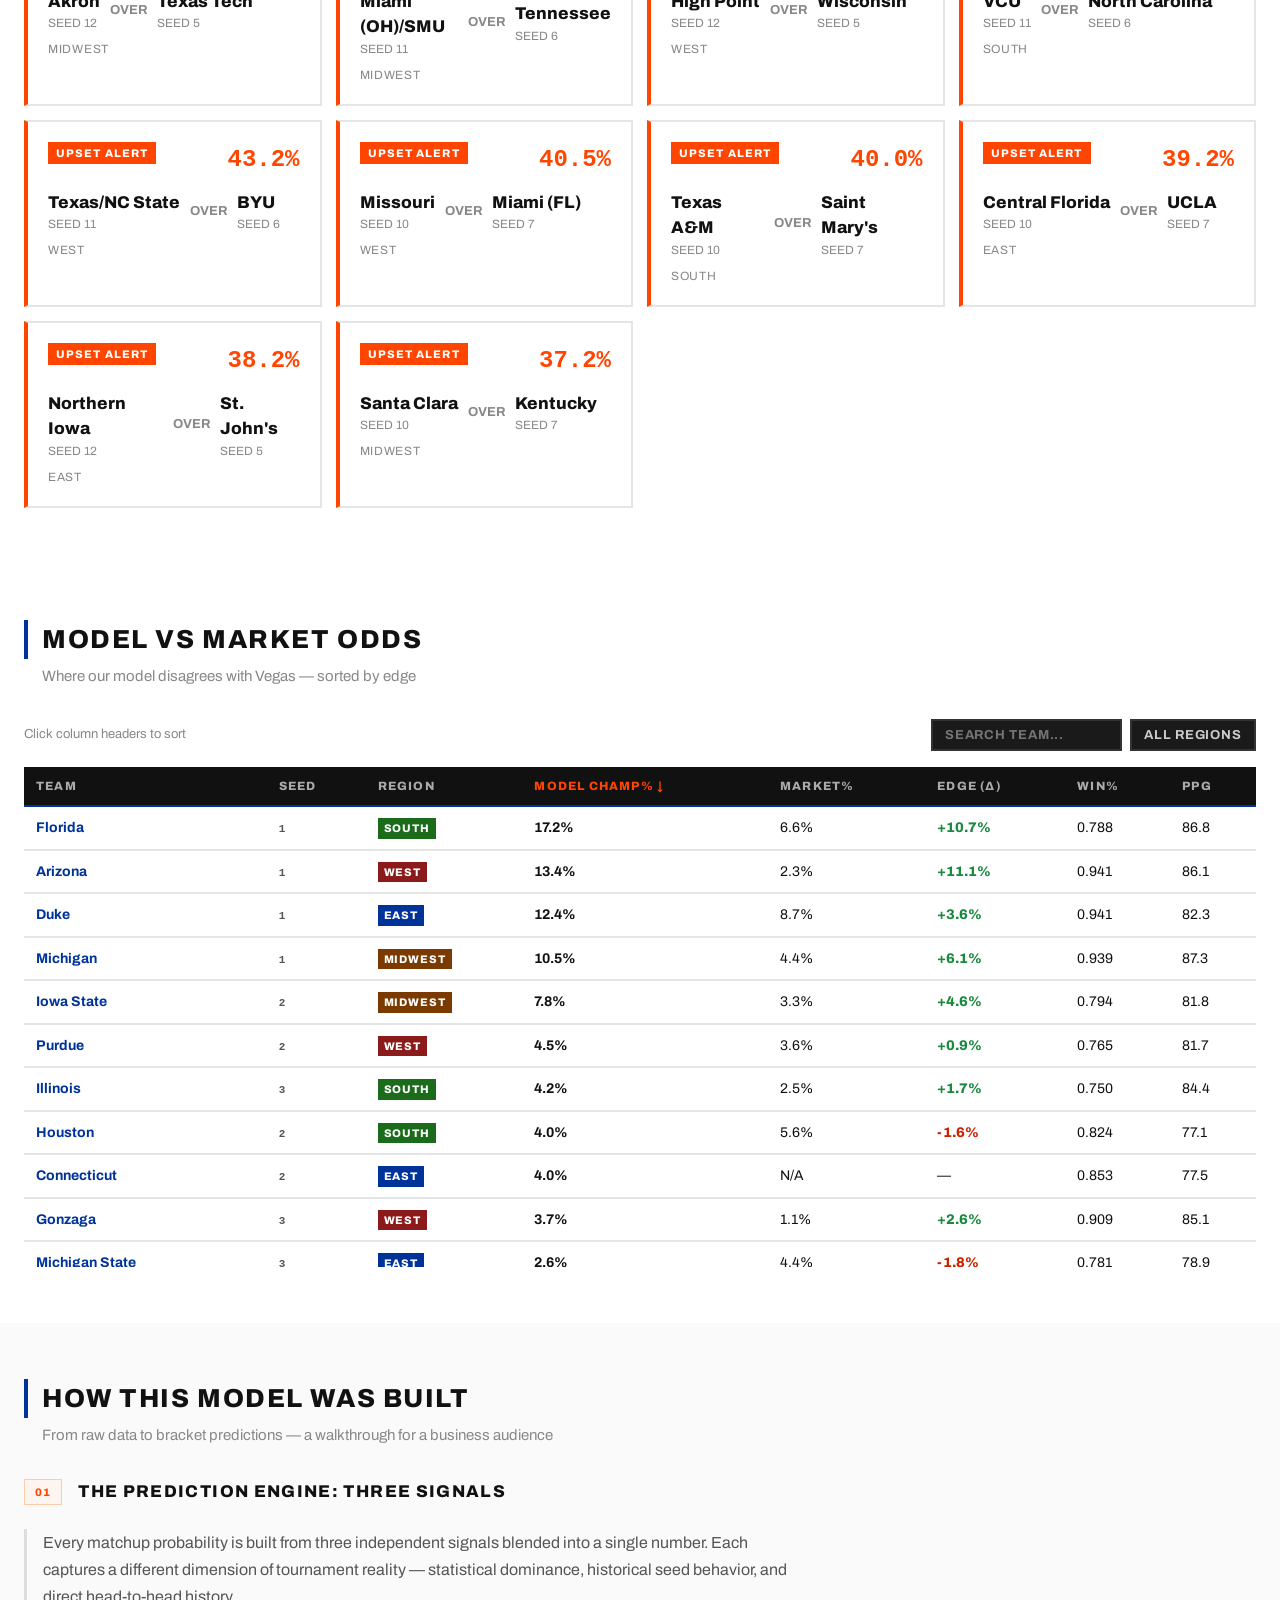
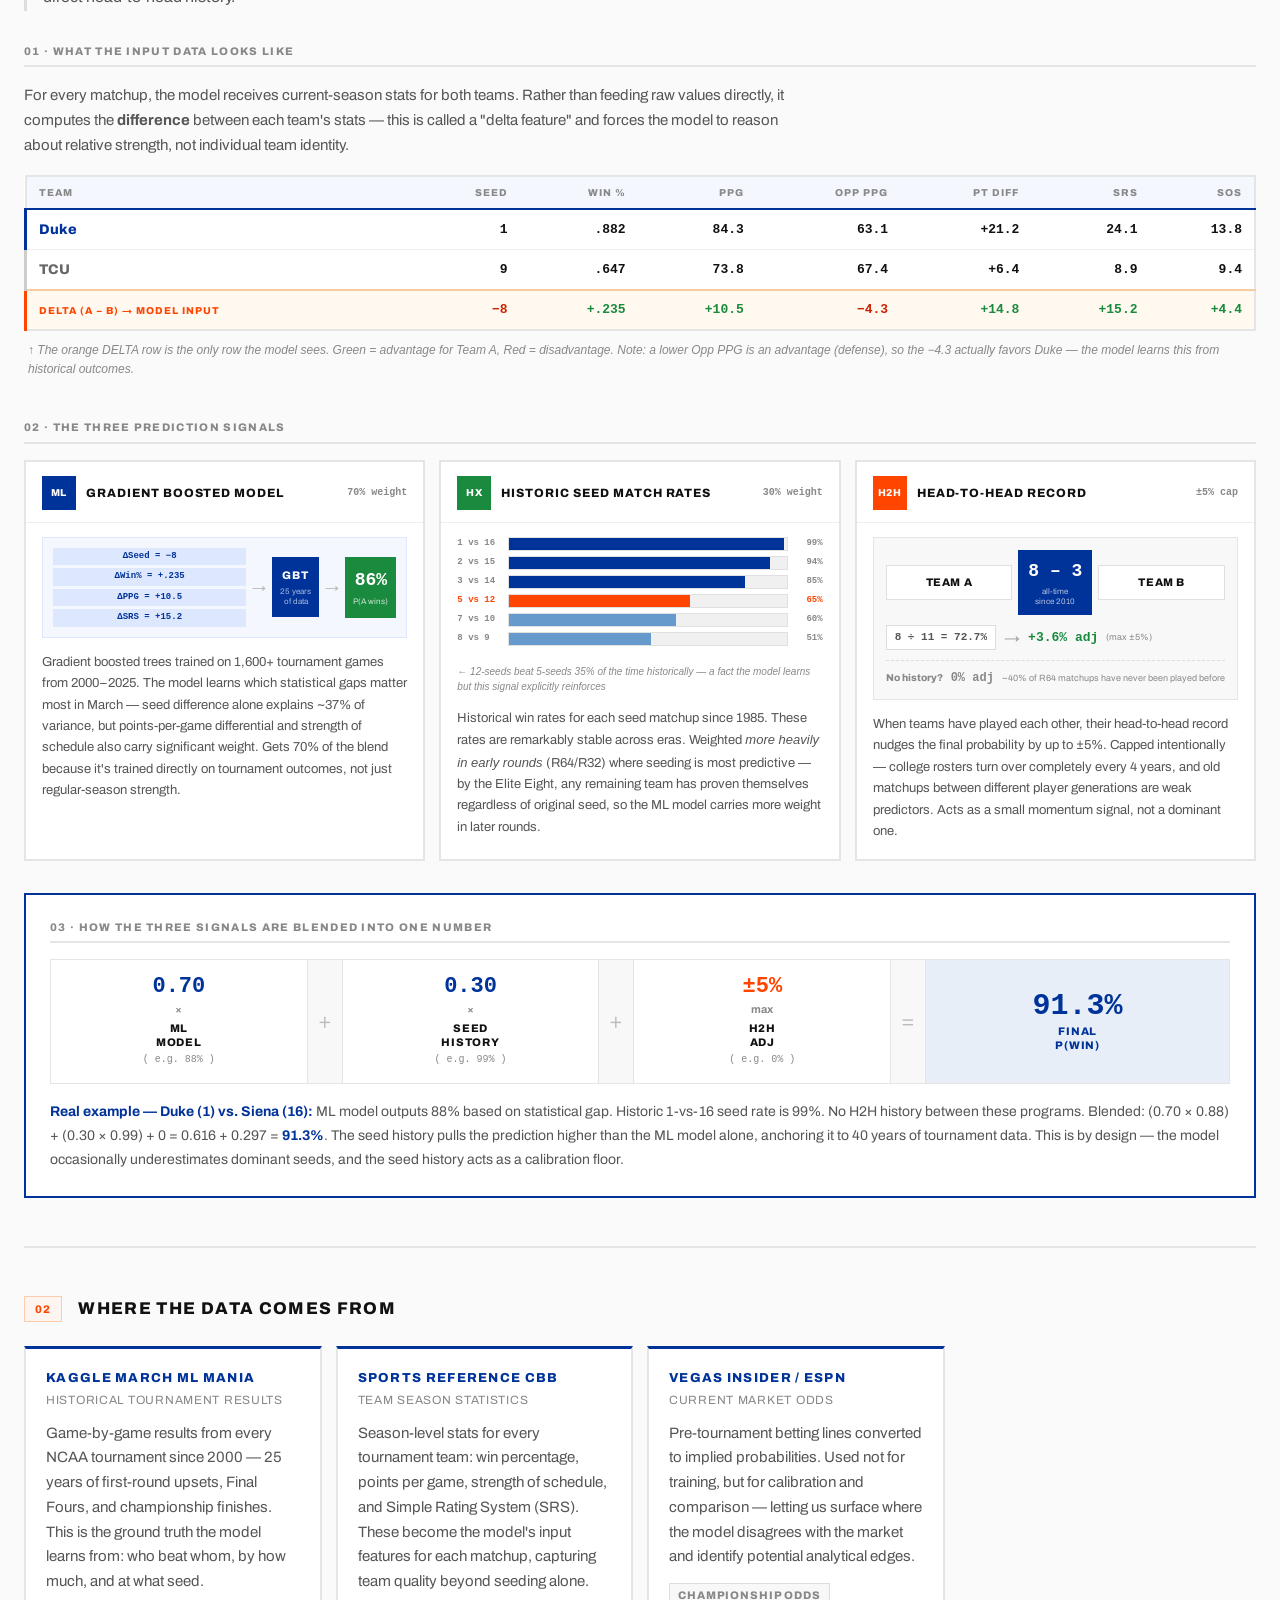
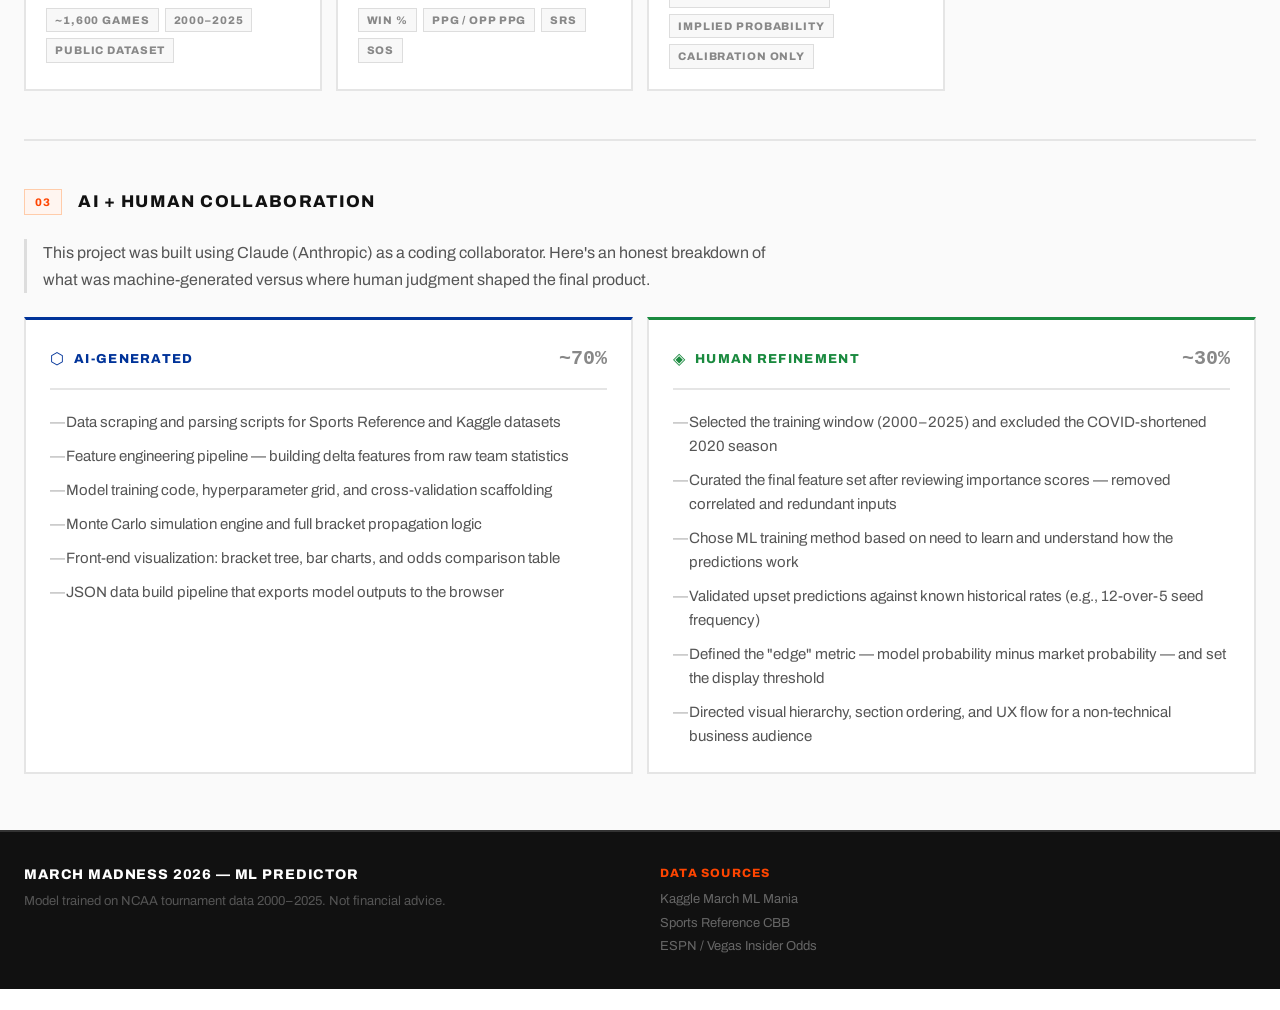
==== commit b5bb8f94: "Redesign March Madness bracket UI and expand How It Works section - Rebuild bracket to ESPN-style: w" ====
--- a/march-madness/index.html
+++ b/march-madness/index.html
@@ -62,12 +62,18 @@
   <div class="section-inner section-inner-wide">
     <div class="section-header">
       <h2 class="section-title">2026 PREDICTED BRACKET</h2>
-      <p class="section-subtitle">Most likely outcome per game — losers crossed out — click any team for details</p>
+      <p class="section-subtitle">Most likely outcome per game — click any team for details</p>
     </div>
     <div class="bk-round-labels">
-      <span>R64</span><span>R32</span><span>SWEET 16</span><span>ELITE 8</span>
-      <span>FINAL FOUR</span><span>CHAMP</span><span>FINAL FOUR</span>
-      <span>ELITE 8</span><span>SWEET 16</span><span>R32</span><span>R64</span>
+      <div class="bk-rl-item"><span class="bk-rl-name">ROUND 1</span><span class="bk-rl-date">Mar 19 · Mar 20</span></div>
+      <div class="bk-rl-item"><span class="bk-rl-name">ROUND 2</span><span class="bk-rl-date">Mar 21 · Mar 22</span></div>
+      <div class="bk-rl-item"><span class="bk-rl-name">SWEET 16</span><span class="bk-rl-date">Mar 26 · Mar 27</span></div>
+      <div class="bk-rl-item"><span class="bk-rl-name">ELITE 8</span><span class="bk-rl-date">Mar 28 · Mar 29</span></div>
+      <div class="bk-rl-item bk-rl-center"><span class="bk-rl-presented"></div>
+      <div class="bk-rl-item"><span class="bk-rl-name">ELITE 8</span><span class="bk-rl-date">Mar 28 · Mar 29</span></div>
+      <div class="bk-rl-item"><span class="bk-rl-name">SWEET 16</span><span class="bk-rl-date">Mar 26 · Mar 27</span></div>
+      <div class="bk-rl-item"><span class="bk-rl-name">ROUND 2</span><span class="bk-rl-date">Mar 21 · Mar 22</span></div>
+      <div class="bk-rl-item"><span class="bk-rl-name">ROUND 1</span><span class="bk-rl-date">Mar 19 · Mar 20</span></div>
     </div>
     <div id="bracket-tree-container">
       <!-- Populated by JS -->
@@ -144,45 +150,228 @@
       <p class="section-subtitle">From raw data to bracket predictions — a walkthrough for a business audience</p>
     </div>
 
-    <!-- PIPELINE OVERVIEW -->
-    <div class="how-pipeline">
-      <div class="pipeline-step">
-        <div class="pipeline-num">01</div>
-        <div class="pipeline-content">
-          <div class="pipeline-title">DATA COLLECTION</div>
-          <div class="pipeline-body">Historical results &amp; team stats from 3 sources</div>
-        </div>
-      </div>
-      <div class="pipeline-connector">→</div>
-      <div class="pipeline-step">
-        <div class="pipeline-num">02</div>
-        <div class="pipeline-content">
-          <div class="pipeline-title">FEATURE ENGINEERING</div>
-          <div class="pipeline-body">Transform raw stats into ML-ready signals</div>
-        </div>
-      </div>
-      <div class="pipeline-connector">→</div>
-      <div class="pipeline-step">
-        <div class="pipeline-num">03</div>
-        <div class="pipeline-content">
-          <div class="pipeline-title">MODEL TRAINING</div>
-          <div class="pipeline-body">Gradient boosted trees trained on 25 years of games</div>
-        </div>
-      </div>
-      <div class="pipeline-connector">→</div>
-      <div class="pipeline-step">
-        <div class="pipeline-num">04</div>
-        <div class="pipeline-content">
-          <div class="pipeline-title">SIMULATION</div>
-          <div class="pipeline-body">20,000 Monte Carlo bracket runs per prediction</div>
-        </div>
-      </div>
+   
+    <!-- PREDICTION ENGINE -->
+    <div class="how-block">
+      <div class="how-block-header">
+        <span class="how-block-num">01</span>
+        <h3 class="how-block-title">THE PREDICTION ENGINE: THREE SIGNALS</h3>
+      </div>
+      <p class="pe-intro">Every matchup probability is built from three independent signals blended into a single number. Each captures a different dimension of tournament reality — statistical dominance, historical seed behavior, and direct head-to-head history.</p>
+
+      <!-- ── WHAT THE DATA LOOKS LIKE ── -->
+      <div class="pe-data-section">
+        <div class="pe-section-label">01 · What the Input Data Looks Like</div>
+        <p class="pe-desc">For every matchup, the model receives current-season stats for both teams. Rather than feeding raw values directly, it computes the <strong>difference</strong> between each team's stats — this is called a "delta feature" and forces the model to reason about relative strength, not individual team identity.</p>
+        <div class="pe-data-table-wrapper">
+          <table class="pe-data-table">
+            <thead>
+              <tr>
+                <th>TEAM</th>
+                <th>SEED</th>
+                <th>WIN %</th>
+                <th>PPG</th>
+                <th>OPP PPG</th>
+                <th>PT DIFF</th>
+                <th>SRS</th>
+                <th>SOS</th>
+              </tr>
+            </thead>
+            <tbody>
+              <tr class="pe-row-a">
+                <td>Duke</td>
+                <td>1</td>
+                <td>.882</td>
+                <td>84.3</td>
+                <td>63.1</td>
+                <td>+21.2</td>
+                <td>24.1</td>
+                <td>13.8</td>
+              </tr>
+              <tr class="pe-row-b">
+                <td>TCU</td>
+                <td>9</td>
+                <td>.647</td>
+                <td>73.8</td>
+                <td>67.4</td>
+                <td>+6.4</td>
+                <td>8.9</td>
+                <td>9.4</td>
+              </tr>
+              <tr class="pe-row-delta">
+                <td>DELTA (A − B) → MODEL INPUT</td>
+                <td class="pe-val-neg">−8</td>
+                <td class="pe-val-pos">+.235</td>
+                <td class="pe-val-pos">+10.5</td>
+                <td class="pe-val-neg">−4.3</td>
+                <td class="pe-val-pos">+14.8</td>
+                <td class="pe-val-pos">+15.2</td>
+                <td class="pe-val-pos">+4.4</td>
+              </tr>
+            </tbody>
+          </table>
+        </div>
+        <p class="pe-table-note">↑ The orange DELTA row is the only row the model sees. Green = advantage for Team A, Red = disadvantage. Note: a lower Opp PPG is an advantage (defense), so the −4.3 actually favors Duke — the model learns this from historical outcomes.</p>
+      </div>
+
+      <!-- ── THREE SIGNALS ── -->
+      <div class="pe-section-label">02 · The Three Prediction Signals</div>
+      <div class="pe-signals-grid">
+
+        <!-- Signal 1: ML Model -->
+        <div class="pe-signal">
+          <div class="pe-signal-hdr">
+            <span class="pe-signal-badge pe-badge-ml">ML</span>
+            <span class="pe-signal-title">Gradient Boosted Model</span>
+            <span class="pe-signal-wt">70% weight</span>
+          </div>
+          <div class="pe-signal-body">
+            <div class="pe-ml-diagram">
+              <div class="pe-ml-inputs">
+                <div class="pe-ml-feat">ΔSeed = −8</div>
+                <div class="pe-ml-feat">ΔWin% = +.235</div>
+                <div class="pe-ml-feat">ΔPPG = +10.5</div>
+                <div class="pe-ml-feat">ΔSRS = +15.2</div>
+              </div>
+              <div class="pe-ml-arrow">→</div>
+              <div class="pe-ml-model">
+                <div class="pe-ml-model-label">GBT</div>
+                <div class="pe-ml-model-sub">25 years<br>of data</div>
+              </div>
+              <div class="pe-ml-arrow">→</div>
+              <div class="pe-ml-output">
+                <div class="pe-ml-prob">86%</div>
+                <div class="pe-ml-output-label">P(A wins)</div>
+              </div>
+            </div>
+            <p class="pe-signal-desc">Gradient boosted trees trained on 1,600+ tournament games from 2000–2025. The model learns which statistical gaps matter most in March — seed difference alone explains ~37% of variance, but points-per-game differential and strength of schedule also carry significant weight. Gets 70% of the blend because it's trained directly on tournament outcomes, not just regular-season strength.</p>
+          </div>
+        </div>
+
+        <!-- Signal 2: Historic Seed Rates -->
+        <div class="pe-signal">
+          <div class="pe-signal-hdr">
+            <span class="pe-signal-badge pe-badge-hist">HX</span>
+            <span class="pe-signal-title">Historic Seed Match Rates</span>
+            <span class="pe-signal-wt">30% weight</span>
+          </div>
+          <div class="pe-signal-body">
+            <div class="pe-seed-bars">
+              <div class="pe-seed-row-item">
+                <span class="pe-seed-lbl">1 vs 16</span>
+                <div class="pe-seed-track"><div class="pe-seed-fill" style="width:99%"></div></div>
+                <span class="pe-seed-pct-lbl">99%</span>
+              </div>
+              <div class="pe-seed-row-item">
+                <span class="pe-seed-lbl">2 vs 15</span>
+                <div class="pe-seed-track"><div class="pe-seed-fill" style="width:94%"></div></div>
+                <span class="pe-seed-pct-lbl">94%</span>
+              </div>
+              <div class="pe-seed-row-item">
+                <span class="pe-seed-lbl">3 vs 14</span>
+                <div class="pe-seed-track"><div class="pe-seed-fill" style="width:85%"></div></div>
+                <span class="pe-seed-pct-lbl">85%</span>
+              </div>
+              <div class="pe-seed-row-item pe-seed-highlight">
+                <span class="pe-seed-lbl">5 vs 12</span>
+                <div class="pe-seed-track"><div class="pe-seed-fill pe-seed-fill-upset" style="width:65%"></div></div>
+                <span class="pe-seed-pct-lbl">65%</span>
+              </div>
+              <div class="pe-seed-row-item">
+                <span class="pe-seed-lbl">7 vs 10</span>
+                <div class="pe-seed-track"><div class="pe-seed-fill pe-seed-fill-mid" style="width:60%"></div></div>
+                <span class="pe-seed-pct-lbl">60%</span>
+              </div>
+              <div class="pe-seed-row-item">
+                <span class="pe-seed-lbl">8 vs 9</span>
+                <div class="pe-seed-track"><div class="pe-seed-fill pe-seed-fill-mid" style="width:51%"></div></div>
+                <span class="pe-seed-pct-lbl">51%</span>
+              </div>
+            </div>
+            <p class="pe-seed-note">← 12-seeds beat 5-seeds 35% of the time historically — a fact the model learns but this signal explicitly reinforces</p>
+            <p class="pe-signal-desc">Historical win rates for each seed matchup since 1985. These rates are remarkably stable across eras. Weighted <em>more heavily in early rounds</em> (R64/R32) where seeding is most predictive — by the Elite Eight, any remaining team has proven themselves regardless of original seed, so the ML model carries more weight in later rounds.</p>
+          </div>
+        </div>
+
+        <!-- Signal 3: Head-to-Head -->
+        <div class="pe-signal">
+          <div class="pe-signal-hdr">
+            <span class="pe-signal-badge pe-badge-h2h">H2H</span>
+            <span class="pe-signal-title">Head-to-Head Record</span>
+            <span class="pe-signal-wt">±5% cap</span>
+          </div>
+          <div class="pe-signal-body">
+            <div class="pe-h2h-diag">
+              <div class="pe-h2h-lookup">
+                <div class="pe-h2h-team-box">
+                  <div class="pe-h2h-team-name">Team A</div>
+                </div>
+                <div class="pe-h2h-vs-badge">
+                  <div class="pe-h2h-vs-record">8 – 3</div>
+                  <div class="pe-h2h-vs-label">all-time<br>since 2010</div>
+                </div>
+                <div class="pe-h2h-team-box">
+                  <div class="pe-h2h-team-name">Team B</div>
+                </div>
+              </div>
+              <div class="pe-h2h-calc">
+                <span class="pe-h2h-winrate">8 ÷ 11 = 72.7%</span>
+                <span class="pe-h2h-arrow-r">→</span>
+                <span class="pe-h2h-adj-pos">+3.6% adj</span>
+                <span class="pe-h2h-cap">(max ±5%)</span>
+              </div>
+              <div class="pe-h2h-zero">
+                <span class="pe-h2h-zero-lbl">No history?</span>
+                <span class="pe-h2h-zero-val">0% adj</span>
+                <span class="pe-h2h-zero-note">~40% of R64 matchups have never been played before</span>
+              </div>
+            </div>
+            <p class="pe-signal-desc">When teams have played each other, their head-to-head record nudges the final probability by up to ±5%. Capped intentionally — college rosters turn over completely every 4 years, and old matchups between different player generations are weak predictors. Acts as a small momentum signal, not a dominant one.</p>
+          </div>
+        </div>
+      </div>
+
+      <!-- ── BLEND FORMULA ── -->
+      <div class="pe-blend-box">
+        <div class="pe-section-label">03 · How the Three Signals Are Blended into One Number</div>
+        <div class="pe-formula">
+          <div class="pe-formula-term">
+            <div class="pe-formula-coef">0.70</div>
+            <div class="pe-formula-times">×</div>
+            <div class="pe-formula-var">ML<br>Model</div>
+            <div class="pe-formula-eg">( e.g. 88% )</div>
+          </div>
+          <div class="pe-formula-op">+</div>
+          <div class="pe-formula-term">
+            <div class="pe-formula-coef">0.30</div>
+            <div class="pe-formula-times">×</div>
+            <div class="pe-formula-var">Seed<br>History</div>
+            <div class="pe-formula-eg">( e.g. 99% )</div>
+          </div>
+          <div class="pe-formula-op">+</div>
+          <div class="pe-formula-term pe-formula-h2h">
+            <div class="pe-formula-coef">±5%</div>
+            <div class="pe-formula-times">max</div>
+            <div class="pe-formula-var">H2H<br>Adj</div>
+            <div class="pe-formula-eg">( e.g. 0% )</div>
+          </div>
+          <div class="pe-formula-op">=</div>
+          <div class="pe-formula-result">
+            <div class="pe-formula-result-val">91.3%</div>
+            <div class="pe-formula-result-label">Final<br>P(win)</div>
+          </div>
+        </div>
+        <p class="pe-formula-note">
+          <strong>Real example — Duke (1) vs. Siena (16):</strong> ML model outputs 88% based on statistical gap. Historic 1-vs-16 seed rate is 99%. No H2H history between these programs. Blended: (0.70 × 0.88) + (0.30 × 0.99) + 0 = 0.616 + 0.297 = <strong>91.3%</strong>. The seed history pulls the prediction higher than the ML model alone, anchoring it to 40 years of tournament data. This is by design — the model occasionally underestimates dominant seeds, and the seed history acts as a calibration floor.
+        </p>
+      </div>
+
     </div>
 
     <!-- DATA SOURCES -->
     <div class="how-block">
       <div class="how-block-header">
-        <span class="how-block-num">01</span>
+        <span class="how-block-num">02</span>
         <h3 class="how-block-title">WHERE THE DATA COMES FROM</h3>
       </div>
       <div class="how-sources-grid">
@@ -220,133 +409,10 @@
       </div>
     </div>
 
-    <!-- ML TECHNIQUES -->
-    <div class="how-block">
-      <div class="how-block-header">
-        <span class="how-block-num">02</span>
-        <h3 class="how-block-title">MACHINE LEARNING METHODOLOGY</h3>
-      </div>
-      <div class="how-ml-grid">
-        <div class="ml-card ml-card-primary">
-          <div class="ml-card-label">CORE MODEL</div>
-          <div class="ml-card-name">Gradient Boosted Trees</div>
-          <div class="ml-card-desc">An ensemble of decision trees built sequentially — each tree corrects the errors of the previous one. Well-suited for structured tabular data with mixed feature types. Chosen over neural networks because the dataset is relatively small (~1,600 games) and interpretability matters for validation.</div>
-          <div class="ml-card-meta">
-            <span>XGBoost / LightGBM</span>
-            <span>Binary classification</span>
-            <span>Win probability output</span>
-          </div>
-          <div class="ml-card-links">
-            <span class="ml-card-links-label">LEARN MORE</span>
-            <a href="https://xgboost.readthedocs.io/en/stable/tutorials/model.html" target="_blank" rel="noopener">XGBoost: Introduction to Boosted Trees ↗</a>
-            <a href="https://www.youtube.com/watch?v=3CC4N4z3GJc" target="_blank" rel="noopener">StatQuest: Gradient Boosting (YouTube) ↗</a>
-            <a href="https://scikit-learn.org/stable/modules/ensemble.html#gradient-tree-boosting" target="_blank" rel="noopener">Scikit-learn: Gradient Tree Boosting ↗</a>
-          </div>
-        </div>
-        <div class="ml-card">
-          <div class="ml-card-label">FEATURE ENGINEERING</div>
-          <div class="ml-card-name">Difference Features</div>
-          <div class="ml-card-desc">Rather than feeding raw stats for each team individually, the model receives deltas between teams: Team A's SRS minus Team B's SRS, seed difference, win% gap. This focuses the model on relative strength and prevents it from learning team-specific quirks that won't generalize.</div>
-          <div class="ml-card-meta">
-            <span>ΔSRS</span>
-            <span>ΔWin%</span>
-            <span>ΔPPG</span>
-            <span>ΔSeed</span>
-          </div>
-          <div class="ml-card-links">
-            <span class="ml-card-links-label">LEARN MORE</span>
-            <a href="https://www.kaggle.com/learn/feature-engineering" target="_blank" rel="noopener">Kaggle: Feature Engineering Course ↗</a>
-            <a href="https://developers.google.com/machine-learning/crash-course/feature-engineering/overview" target="_blank" rel="noopener">Google ML Crash Course: Feature Engineering ↗</a>
-            <a href="https://scikit-learn.org/stable/modules/preprocessing.html" target="_blank" rel="noopener">Scikit-learn: Preprocessing &amp; Feature Extraction ↗</a>
-          </div>
-        </div>
-        <div class="ml-card">
-          <div class="ml-card-label">VALIDATION</div>
-          <div class="ml-card-name">Temporal Cross-Validation</div>
-          <div class="ml-card-desc">The model is validated on held-out tournament years — training on 2000–2019 and testing on 2020–2024. Standard k-fold cross-validation would leak future information across years; temporal splits mirror real-world deployment conditions and prevent lookahead bias.</div>
-          <div class="ml-card-meta">
-            <span>Train: 2000–2019</span>
-            <span>Test: 2020–2024</span>
-            <span>No lookahead bias</span>
-          </div>
-          <div class="ml-card-links">
-            <span class="ml-card-links-label">LEARN MORE</span>
-            <a href="https://scikit-learn.org/stable/modules/cross_validation.html#cross-validation-of-time-series-data" target="_blank" rel="noopener">Scikit-learn: Time Series Cross-Validation ↗</a>
-            <a href="https://otexts.com/fpp3/tscv.html" target="_blank" rel="noopener">Forecasting: Principles &amp; Practice — Time Series CV ↗</a>
-          </div>
-        </div>
-        <div class="ml-card">
-          <div class="ml-card-label">SIMULATION</div>
-          <div class="ml-card-name">Monte Carlo Method</div>
-          <div class="ml-card-desc">The model outputs a win probability for any head-to-head matchup. To calculate championship probability, we simulate the entire bracket 20,000 times — each game drawn probabilistically — and count how often each team wins. This propagates uncertainty through all six rounds.</div>
-          <div class="ml-card-meta">
-            <span>20,000 simulations</span>
-            <span>Per-round advancement %</span>
-            <span>Propagated uncertainty</span>
-          </div>
-          <div class="ml-card-links">
-            <span class="ml-card-links-label">LEARN MORE</span>
-            <a href="https://en.wikipedia.org/wiki/Monte_Carlo_method" target="_blank" rel="noopener">Wikipedia: Monte Carlo Method ↗</a>
-            <a href="https://www.palisade.com/monte-carlo-simulation/" target="_blank" rel="noopener">Palisade: What is Monte Carlo Simulation? ↗</a>
-            <a href="https://www.kaggle.com/code/rtatman/picking-a-random-forest-model-monte-carlo" target="_blank" rel="noopener">Kaggle: Monte Carlo Simulation in Practice ↗</a>
-          </div>
-        </div>
-      </div>
-    </div>
-
-    <!-- HOW PREDICTIONS WORK -->
-    <div class="how-block">
-      <div class="how-block-header">
-        <span class="how-block-num">03</span>
-        <h3 class="how-block-title">HOW A SINGLE PREDICTION IS MADE</h3>
-      </div>
-      <div class="how-predict-flow">
-        <div class="predict-step">
-          <div class="predict-step-label">INPUT</div>
-          <div class="predict-step-content">
-            <div class="predict-step-title">Team Stats</div>
-            <div class="predict-step-items">
-              <span>Win %</span><span>PPG</span><span>Opp PPG</span><span>SRS</span><span>SOS</span><span>Seed</span>
-            </div>
-          </div>
-        </div>
-        <div class="predict-arrow">→</div>
-        <div class="predict-step">
-          <div class="predict-step-label">TRANSFORM</div>
-          <div class="predict-step-content">
-            <div class="predict-step-title">Feature Differencing</div>
-            <div class="predict-step-items">
-              <span>A.SRS − B.SRS</span><span>A.Win% − B.Win%</span><span>A.PPG − B.PPG</span><span>Seed diff</span>
-            </div>
-          </div>
-        </div>
-        <div class="predict-arrow">→</div>
-        <div class="predict-step">
-          <div class="predict-step-label">MODEL</div>
-          <div class="predict-step-content">
-            <div class="predict-step-title">GBT Classifier</div>
-            <div class="predict-step-items">
-              <span>Outputs P(A wins)</span>
-            </div>
-          </div>
-        </div>
-        <div class="predict-arrow">→</div>
-        <div class="predict-step">
-          <div class="predict-step-label">SIMULATE</div>
-          <div class="predict-step-content">
-            <div class="predict-step-title">20,000 Bracket Runs</div>
-            <div class="predict-step-items">
-              <span>Each game drawn stochastically</span><span>Round advancement tracked</span><span>Championship % = wins ÷ 20,000</span>
-            </div>
-          </div>
-        </div>
-      </div>
-    </div>
-
     <!-- AI VS HUMAN -->
     <div class="how-block how-block-last">
       <div class="how-block-header">
-        <span class="how-block-num">04</span>
+        <span class="how-block-num">03</span>
         <h3 class="how-block-title">AI + HUMAN COLLABORATION</h3>
       </div>
       <p class="collab-intro">This project was built using Claude (Anthropic) as a coding collaborator. Here's an honest breakdown of what was machine-generated versus where human judgment shaped the final product.</p>
--- a/march-madness/styles.css
+++ b/march-madness/styles.css
@@ -596,14 +596,39 @@
 /* ── BRACKET TREE ── */
 .section-inner-wide { max-width: 1800px; }
 
+/* Round labels — ESPN-style blue header */
 .bk-round-labels {
   display: flex;
-  justify-content: space-between;
-  padding: 0 0 8px 0;
-  font-size: 10px;
-  font-weight: 700;
-  letter-spacing: .08em;
-  color: var(--text-dim);
+  background: var(--blue);
+  margin-bottom: 8px;
+  border: 2px solid var(--blue);
+}
+.bk-rl-item {
+  flex: 1;
+  display: flex; flex-direction: column;
+  align-items: center; justify-content: center;
+  padding: 7px 4px;
+  border-right: 1px solid rgba(255,255,255,0.2);
+  min-width: 0;
+}
+.bk-rl-item:last-child { border-right: none; }
+.bk-rl-center { flex: 1.4; }
+.bk-rl-name {
+  font-size: 9px; font-weight: 800;
+  letter-spacing: 0.1em; text-transform: uppercase;
+  color: #fff;
+}
+.bk-rl-date {
+  font-size: 8px; color: rgba(255,255,255,0.65);
+  margin-top: 2px; letter-spacing: 0.04em;
+}
+.bk-rl-presented {
+  font-size: 7px; color: rgba(255,255,255,0.6);
+  letter-spacing: 0.1em; text-transform: uppercase;
+}
+.bk-rl-sponsor {
+  font-size: 12px; font-weight: 800; color: #fff;
+  letter-spacing: 0.06em;
 }
 
 .bk-scroll { overflow-x: auto; padding-bottom: 16px; }
@@ -660,16 +685,6 @@
   position: relative;
 }
 
-/* Each game cell — flex column, distributes vertically */
-.bk-game {
-  flex: 1;
-  display: flex;
-  flex-direction: column;
-  justify-content: center;
-  position: relative;
-  padding: 2px 4px;
-  min-height: 52px;
-}
 
 /* Horizontal connector line from right edge of left-half cols (except last) */
 .bk-half-left .bk-col:not(:last-child) .bk-game::after {
@@ -733,38 +748,46 @@
   pointer-events: none;
 }
 
+/* Each game cell — card style */
+.bk-game {
+  flex: 1;
+  display: flex;
+  flex-direction: column;
+  justify-content: center;
+  position: relative;
+  padding: 2px 0;
+  min-height: 56px;
+  background: #fff;
+  border: 1px solid #dde3ed;
+  margin: 2px 4px;
+}
+
 /* Team row */
 .bk-team {
   display: flex;
   align-items: center;
   gap: 5px;
-  height: 22px;
+  height: 24px;
   cursor: pointer;
-  border-radius: 2px;
-  padding: 0 3px;
+  padding: 0 4px 0 4px;
   transition: background .15s;
 }
 .bk-team:hover { background: var(--blue-faint); }
 
 .bk-winner { font-weight: 700; }
-.bk-loser {
-  text-decoration: line-through;
-  opacity: .35;
-  font-weight: 400;
-}
+.bk-loser  { font-weight: 400; }
 
 .bk-seed {
   font-size: 9px;
   font-weight: 800;
   color: var(--text-muted);
   background: #f0f0f0;
-  border-radius: 2px;
-  padding: 0 4px;
+  padding: 1px 4px;
   min-width: 18px;
   text-align: center;
   flex-shrink: 0;
 }
-.bk-winner .bk-seed { background: #e0e0e0; color: #333; }
+.bk-winner .bk-seed { background: #dde8ff; color: var(--blue); }
 
 .bk-name {
   font-size: 11px;
@@ -772,19 +795,45 @@
   overflow: hidden;
   text-overflow: ellipsis;
   color: var(--text-primary);
-}
-.bk-loser .bk-name { color: var(--text-muted); }
+  flex: 1;
+}
+.bk-loser .bk-name { color: #aaa; }
+
+/* Pick indicator — checkmark (winner) or empty circle (loser) */
+.bk-pick-icon {
+  width: 16px; height: 16px;
+  border-radius: 50%;
+  display: flex; align-items: center; justify-content: center;
+  flex-shrink: 0;
+  font-size: 9px; font-weight: 900;
+  font-style: normal;
+}
+.bk-picked   { background: var(--blue); color: #fff; }
+.bk-unpicked { border: 1.5px solid #ccc; background: transparent; }
+
+/* Info icon */
+.bk-info-icon {
+  position: absolute;
+  bottom: 2px; right: 2px;
+  width: 12px; height: 12px;
+  border-radius: 50%;
+  background: #dde8ff;
+  color: var(--blue);
+  font-size: 8px; font-weight: 800; font-style: italic;
+  display: flex; align-items: center; justify-content: center;
+  cursor: pointer; line-height: 1;
+}
 
 .bk-divider {
   height: 1px;
-  background: var(--divider);
-  margin: 1px 0;
+  background: #dde3ed;
+  margin: 0;
 }
 
 /* Final Four columns */
 .bk-f4-col {
-  width: 110px;
-  min-width: 110px;
+  width: 120px;
+  min-width: 120px;
   display: flex;
   align-items: center;
   justify-content: center;
@@ -804,59 +853,157 @@
   letter-spacing: .1em;
   color: var(--text-dim);
   text-align: center;
-}
-
-.bk-f4-game {
-  width: 100%;
-  border: var(--border);
-  border-radius: 0;
-  padding: 4px;
-  background: var(--bg-base);
-}
-
-/* NCG column */
+  text-transform: uppercase;
+}
+
+/* NCG column — championship box */
 .bk-ncg-col {
-  width: 140px;
-  min-width: 140px;
+  width: 230px;
+  min-width: 230px;
   display: flex;
   align-items: center;
   justify-content: center;
+  padding: 0 4px;
 }
 
 .bk-ncg-inner {
   display: flex;
   flex-direction: column;
   align-items: center;
-  gap: 6px;
+  gap: 0;
   width: 100%;
 }
 
-.bk-ncg-label {
-  font-size: 9px;
-  font-weight: 800;
-  letter-spacing: .1em;
-  color: var(--text-dim);
+/* Championship game box */
+.bk-champ-box {
+  width: 100%;
+  border: 1px solid #dde3ed;
+  background: #fff;
+  box-shadow: 0 2px 8px rgba(0,0,0,0.06);
+}
+
+.bk-champ-header {
+  background: #fff;
+  border-bottom: 1px solid #eee;
+  padding: 7px 10px;
   text-align: center;
 }
 
-.bk-ncg-game {
-  width: 100%;
-  border: var(--border-heavy);
-  border-radius: 0;
-  padding: 6px;
-  background: var(--blue-faint);
-}
-
-.bk-champion-badge {
-  font-size: 12px;
-  font-weight: 800;
-  letter-spacing: .08em;
+.bk-champ-title {
+  font-size: 10px; font-weight: 800;
+  letter-spacing: 0.1em; text-transform: uppercase;
+  color: var(--text-primary);
+}
+
+.bk-champ-date {
+  font-size: 9px; color: var(--text-muted);
+  margin-top: 2px; letter-spacing: 0.04em;
+}
+
+/* Two finalists side by side */
+.bk-champ-matchup {
+  display: flex;
+  align-items: center;
+  padding: 8px 6px;
+  gap: 4px;
+  border-bottom: 1px solid #eee;
+}
+
+.bk-champ-team {
+  flex: 1;
+  display: flex; align-items: center; gap: 4px;
+  cursor: pointer;
+  padding: 3px 2px;
+  transition: background .15s;
+  min-width: 0;
+}
+.bk-champ-team:hover { background: var(--blue-faint); }
+
+.bk-champ-left  { flex-direction: row; }
+.bk-champ-right { flex-direction: row-reverse; }
+
+.bk-champ-pick-icon {
+  width: 18px; height: 18px;
+  border-radius: 50%;
+  display: flex; align-items: center; justify-content: center;
+  flex-shrink: 0;
+  font-size: 10px; font-weight: 900; font-style: normal;
+}
+
+.bk-champ-team-seed {
+  font-size: 10px; font-weight: 800;
+  background: #f0f0f0; padding: 1px 5px;
+  color: var(--text-secondary); flex-shrink: 0;
+}
+.bk-champ-team-name {
+  font-size: 11px; font-weight: 700;
+  white-space: nowrap; overflow: hidden; text-overflow: ellipsis;
+  color: var(--text-primary);
+}
+
+/* Tiebreaker */
+.bk-tiebreaker {
+  padding: 8px 10px;
   text-align: center;
-  padding: 4px 8px;
-  border-radius: 0;
-  background: var(--bg-base);
-  border: 2px solid currentColor;
-  width: 100%;
+}
+
+.bk-tb-label {
+  font-size: 8px; color: var(--text-muted);
+  text-transform: uppercase; letter-spacing: 0.08em;
+  margin-bottom: 5px;
+}
+
+.bk-tb-input {
+  border: 1px solid #ddd;
+  padding: 4px 8px; width: 72px;
+  text-align: center;
+  font-family: inherit; font-size: 13px; font-weight: 700;
+  outline: none;
+}
+.bk-tb-input:focus { border-color: var(--blue); }
+
+/* Clear / Save buttons */
+.bk-bracket-buttons {
+  display: flex; gap: 10px; justify-content: center;
+  margin-top: 10px; width: 100%;
+}
+.bk-btn-clear {
+  background: none; border: none;
+  color: var(--blue); font-size: 12px; font-weight: 700;
+  cursor: pointer; font-family: inherit; padding: 6px 10px;
+  text-decoration: underline;
+}
+.bk-btn-save {
+  background: #e0e0e0; border: none;
+  color: #aaa; font-size: 12px; font-weight: 800;
+  cursor: not-allowed; font-family: inherit; padding: 6px 16px;
+  text-transform: uppercase; letter-spacing: 0.06em;
+}
+
+/* Champion display */
+.bk-champion-section {
+  text-align: center; margin-top: 16px; width: 100%;
+}
+.bk-champion-label {
+  font-size: 10px; font-weight: 800;
+  letter-spacing: 0.14em; text-transform: uppercase;
+  color: var(--text-muted); margin-bottom: 8px;
+}
+.bk-champion-team {
+  display: flex; flex-direction: column;
+  align-items: center; gap: 6px;
+  cursor: pointer;
+}
+.bk-champion-logo {
+  width: 54px; height: 54px;
+  display: flex; align-items: center; justify-content: center;
+  font-size: 26px; font-weight: 900; color: #fff;
+  letter-spacing: -1px;
+}
+.bk-champion-name {
+  font-size: 12px; font-weight: 800;
+  color: var(--text-primary); text-transform: uppercase;
+  letter-spacing: 0.06em;
 }
 
 /* ── HOW IT WORKS ── */
@@ -1074,6 +1221,262 @@
   position: absolute; left: 0;
   color: var(--text-dim); font-weight: 400;
 }
+
+/* ── PREDICTION ENGINE (Section 05) ── */
+
+.pe-intro {
+  font-size: 16px; color: var(--text-secondary); line-height: 1.7;
+  margin-bottom: 32px; max-width: 780px;
+  border-left: 3px solid #ddd; padding-left: 16px;
+}
+
+.pe-section-label {
+  font-size: 11px; font-weight: 800; letter-spacing: 0.12em;
+  text-transform: uppercase; color: var(--text-muted);
+  border-bottom: var(--border); padding-bottom: 6px; margin-bottom: 16px;
+}
+
+.pe-desc {
+  font-size: 15px; color: var(--text-secondary); line-height: 1.65;
+  margin-bottom: 18px; max-width: 760px;
+}
+
+/* ── DATA COMPARISON TABLE ── */
+.pe-data-section { margin-bottom: 40px; }
+
+.pe-data-table-wrapper {
+  overflow-x: auto; margin-bottom: 10px;
+}
+
+.pe-data-table {
+  width: 100%; border-collapse: collapse; background: #fff;
+  border: var(--border);
+}
+.pe-data-table th {
+  padding: 8px 12px; font-size: 10px; font-weight: 800;
+  letter-spacing: 0.1em; text-transform: uppercase;
+  background: #f5f7ff; color: var(--text-muted);
+  border-bottom: 2px solid var(--blue); text-align: right;
+  white-space: nowrap;
+}
+.pe-data-table th:first-child { text-align: left; }
+.pe-data-table td {
+  padding: 9px 12px; font-size: 13px; font-weight: 600;
+  font-family: 'SF Mono', monospace; text-align: right;
+  border-bottom: 1px solid #eee; color: var(--text-primary);
+}
+.pe-data-table td:first-child {
+  font-family: inherit; font-size: 14px; font-weight: 800;
+  text-align: left; color: var(--text-primary);
+}
+.pe-row-a td:first-child { color: var(--blue); border-left: 3px solid var(--blue); }
+.pe-row-b td:first-child { color: #666; border-left: 3px solid #ccc; }
+.pe-row-delta {
+  background: #fff9f0;
+}
+.pe-row-delta td {
+  font-weight: 800; color: var(--accent-orange);
+  border-bottom: none; border-top: 2px solid #f5cca0;
+}
+.pe-row-delta td:first-child {
+  color: var(--accent-orange); border-left: 3px solid var(--accent-orange);
+  font-size: 10px; letter-spacing: 0.1em;
+}
+.pe-val-pos { color: var(--accent-green) !important; }
+.pe-val-neg { color: var(--accent-red) !important; }
+
+.pe-table-note {
+  font-size: 12px; color: var(--text-muted); font-style: italic;
+  padding-left: 4px; line-height: 1.6;
+}
+
+/* ── SIGNAL CARDS ── */
+.pe-signals-grid {
+  display: grid;
+  grid-template-columns: repeat(3, 1fr);
+  gap: 14px;
+  margin-bottom: 32px;
+}
+
+.pe-signal {
+  background: #fff; border: var(--border);
+  display: flex; flex-direction: column; gap: 14px;
+  overflow: hidden;
+}
+
+.pe-signal-hdr {
+  display: flex; align-items: center; gap: 10px;
+  padding: 14px 16px 12px; border-bottom: 1px solid #eee;
+}
+.pe-signal-badge {
+  width: 34px; height: 34px; flex-shrink: 0;
+  display: flex; align-items: center; justify-content: center;
+  font-size: 10px; font-weight: 800; color: #fff; letter-spacing: 0.04em;
+}
+.pe-badge-ml   { background: var(--blue); }
+.pe-badge-hist { background: var(--accent-green); }
+.pe-badge-h2h  { background: var(--accent-orange); }
+
+.pe-signal-title {
+  font-size: 12px; font-weight: 800; text-transform: uppercase;
+  letter-spacing: 0.08em; flex: 1; color: var(--text-primary);
+}
+.pe-signal-wt {
+  font-size: 10px; font-weight: 800; font-family: monospace;
+  color: var(--text-muted); white-space: nowrap;
+}
+.pe-signal-body { padding: 0 16px 16px; display: flex; flex-direction: column; gap: 14px; }
+.pe-signal-desc {
+  font-size: 13px; color: var(--text-secondary); line-height: 1.65;
+}
+
+/* ── ML MODEL DIAGRAM ── */
+.pe-ml-diagram {
+  display: flex; align-items: center; gap: 6px;
+  background: #f5f7ff; border: 1px solid #dde8ff; padding: 10px;
+}
+.pe-ml-inputs { display: flex; flex-direction: column; gap: 3px; flex: 1; min-width: 0; }
+.pe-ml-feat {
+  font-size: 9px; font-weight: 700; font-family: 'SF Mono', monospace;
+  color: var(--blue); background: #dde8ff;
+  padding: 2px 5px; text-align: center;
+  white-space: nowrap;
+}
+.pe-ml-arrow { color: #bbb; font-size: 14px; flex-shrink: 0; }
+.pe-ml-model {
+  text-align: center; background: var(--blue); color: #fff;
+  padding: 10px 8px; flex-shrink: 0;
+}
+.pe-ml-model-label { font-size: 11px; font-weight: 800; letter-spacing: 0.1em; }
+.pe-ml-model-sub   { font-size: 8px; color: rgba(255,255,255,0.65); margin-top: 3px; line-height: 1.3; }
+.pe-ml-output {
+  text-align: center; background: var(--accent-green); color: #fff;
+  padding: 10px 8px; flex-shrink: 0;
+}
+.pe-ml-prob         { font-size: 18px; font-weight: 800; font-family: monospace; }
+.pe-ml-output-label { font-size: 8px; color: rgba(255,255,255,0.8); margin-top: 2px; }
+
+/* ── SEED HISTORY BARS ── */
+.pe-seed-bars { display: flex; flex-direction: column; gap: 5px; }
+.pe-seed-row-item { display: flex; align-items: center; gap: 7px; }
+.pe-seed-lbl {
+  font-size: 9px; font-weight: 800; font-family: monospace;
+  color: var(--text-muted); width: 44px; flex-shrink: 0;
+}
+.pe-seed-track {
+  flex: 1; height: 14px; background: #f0f0f0; border: 1px solid #e0e0e0;
+  position: relative; overflow: hidden;
+}
+.pe-seed-fill {
+  position: absolute; left: 0; top: 0; height: 100%;
+  background: var(--blue); transition: width 0.4s;
+}
+.pe-seed-fill-upset { background: var(--accent-orange); }
+.pe-seed-fill-mid   { background: #6699cc; }
+.pe-seed-pct-lbl {
+  font-size: 9px; font-weight: 800; font-family: monospace;
+  color: var(--text-muted); width: 28px; text-align: right; flex-shrink: 0;
+}
+.pe-seed-highlight .pe-seed-lbl   { color: var(--accent-orange); }
+.pe-seed-highlight .pe-seed-pct-lbl { color: var(--accent-orange); font-weight: 900; }
+.pe-seed-note {
+  font-size: 10px; color: var(--text-muted); font-style: italic;
+  margin-top: 4px; line-height: 1.5;
+}
+
+/* ── H2H DIAGRAM ── */
+.pe-h2h-diag {
+  display: flex; flex-direction: column; gap: 10px;
+  background: #f8f8f8; border: 1px solid #e5e5e5; padding: 12px;
+}
+.pe-h2h-lookup {
+  display: flex; align-items: center; gap: 6px; justify-content: space-between;
+}
+.pe-h2h-team-box {
+  flex: 1; text-align: center; padding: 8px 6px;
+  background: #fff; border: 1px solid #e0e0e0;
+}
+.pe-h2h-team-name {
+  font-size: 11px; font-weight: 800; color: var(--text-primary);
+  letter-spacing: 0.06em; text-transform: uppercase;
+}
+.pe-h2h-vs-badge {
+  text-align: center; background: var(--blue); color: #fff;
+  padding: 8px 10px; flex-shrink: 0;
+}
+.pe-h2h-vs-record { font-size: 18px; font-weight: 800; font-family: monospace; }
+.pe-h2h-vs-label  { font-size: 8px; color: rgba(255,255,255,0.7); margin-top: 2px; line-height: 1.3; }
+
+.pe-h2h-calc { display: flex; align-items: center; gap: 8px; flex-wrap: wrap; }
+.pe-h2h-winrate {
+  font-size: 11px; font-family: monospace; font-weight: 700;
+  color: var(--text-secondary); background: #fff;
+  border: 1px solid #ddd; padding: 3px 8px;
+}
+.pe-h2h-arrow-r { color: #aaa; }
+.pe-h2h-adj-pos { font-size: 13px; font-weight: 800; font-family: monospace; color: var(--accent-green); }
+.pe-h2h-cap     { font-size: 9px; color: var(--text-muted); }
+
+.pe-h2h-zero {
+  display: flex; align-items: center; gap: 8px;
+  border-top: 1px dashed #ddd; padding-top: 8px; flex-wrap: wrap;
+}
+.pe-h2h-zero-lbl  { font-size: 10px; font-weight: 800; color: var(--text-muted); }
+.pe-h2h-zero-val  { font-size: 12px; font-weight: 800; font-family: monospace; color: var(--text-muted); }
+.pe-h2h-zero-note { font-size: 9px; color: var(--text-muted); line-height: 1.4; }
+
+/* ── BLEND FORMULA ── */
+.pe-blend-box {
+  background: #fff; border: var(--border-heavy);
+  padding: 24px; margin-top: 0;
+}
+
+.pe-formula {
+  display: flex; align-items: stretch; gap: 0;
+  flex-wrap: wrap; border: 1px solid #e5e5e5;
+  margin: 16px 0;
+}
+.pe-formula-term {
+  flex: 1; min-width: 90px;
+  display: flex; flex-direction: column; align-items: center; justify-content: center;
+  padding: 16px 10px; gap: 3px; text-align: center;
+  border-right: 1px solid #e5e5e5;
+}
+.pe-formula-coef {
+  font-size: 22px; font-weight: 800; color: var(--blue);
+  font-family: 'SF Mono', monospace; line-height: 1;
+}
+.pe-formula-h2h .pe-formula-coef { color: var(--accent-orange); }
+.pe-formula-times { font-size: 11px; color: var(--text-muted); font-weight: 700; }
+.pe-formula-var {
+  font-size: 11px; font-weight: 800; text-transform: uppercase;
+  letter-spacing: 0.07em; color: var(--text-primary); line-height: 1.3;
+}
+.pe-formula-eg {
+  font-size: 10px; color: var(--text-muted); font-family: monospace;
+}
+.pe-formula-op {
+  display: flex; align-items: center; justify-content: center;
+  padding: 0 10px; font-size: 22px; color: #bbb; font-weight: 300;
+  background: #f8f8f8; border-right: 1px solid #e5e5e5; flex-shrink: 0;
+}
+.pe-formula-result {
+  flex: 1.2; min-width: 90px;
+  display: flex; flex-direction: column; align-items: center; justify-content: center;
+  padding: 16px 10px; background: var(--blue-faint); text-align: center; gap: 3px;
+}
+.pe-formula-result-val {
+  font-size: 30px; font-weight: 800; color: var(--blue);
+  font-family: 'SF Mono', monospace; line-height: 1;
+}
+.pe-formula-result-label {
+  font-size: 11px; font-weight: 800; text-transform: uppercase;
+  letter-spacing: 0.08em; color: var(--blue); line-height: 1.3;
+}
+.pe-formula-note {
+  font-size: 14px; color: var(--text-secondary); line-height: 1.7;
+}
+.pe-formula-note strong { color: var(--blue); }
 
 /* ── RESPONSIVE ── */
 @media (max-width: 900px) {
@@ -1085,6 +1488,10 @@
   .modal-round-grid { grid-template-columns: repeat(3, 1fr); }
   .collab-grid { grid-template-columns: 1fr; }
   .how-ml-grid { grid-template-columns: 1fr 1fr; }
+  .pe-signals-grid { grid-template-columns: 1fr; }
+  .pe-formula { flex-direction: column; }
+  .pe-formula-term, .pe-formula-result { border-right: none; border-bottom: 1px solid #e5e5e5; min-width: unset; }
+  .pe-formula-op { border-right: none; padding: 6px; }
 }
 @media (max-width: 600px) {
   :root { --screen-padding: 14px; }
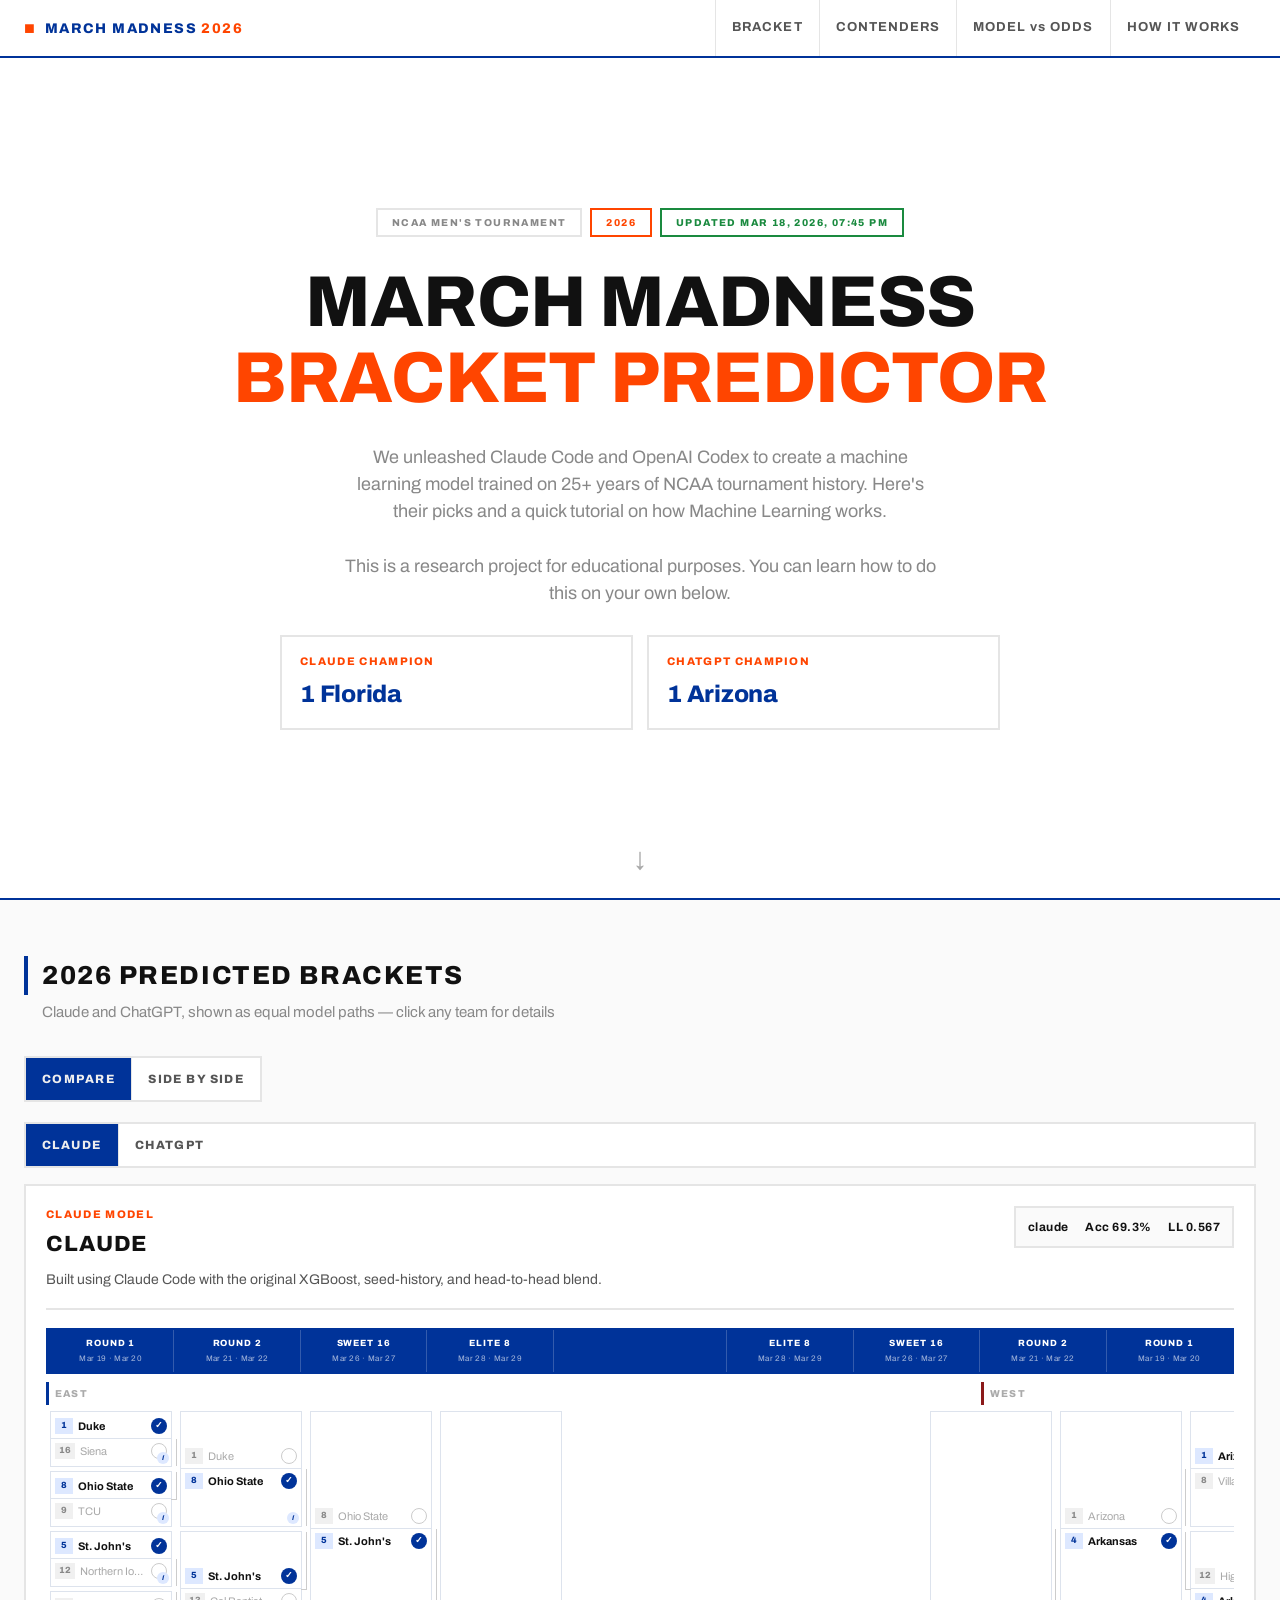
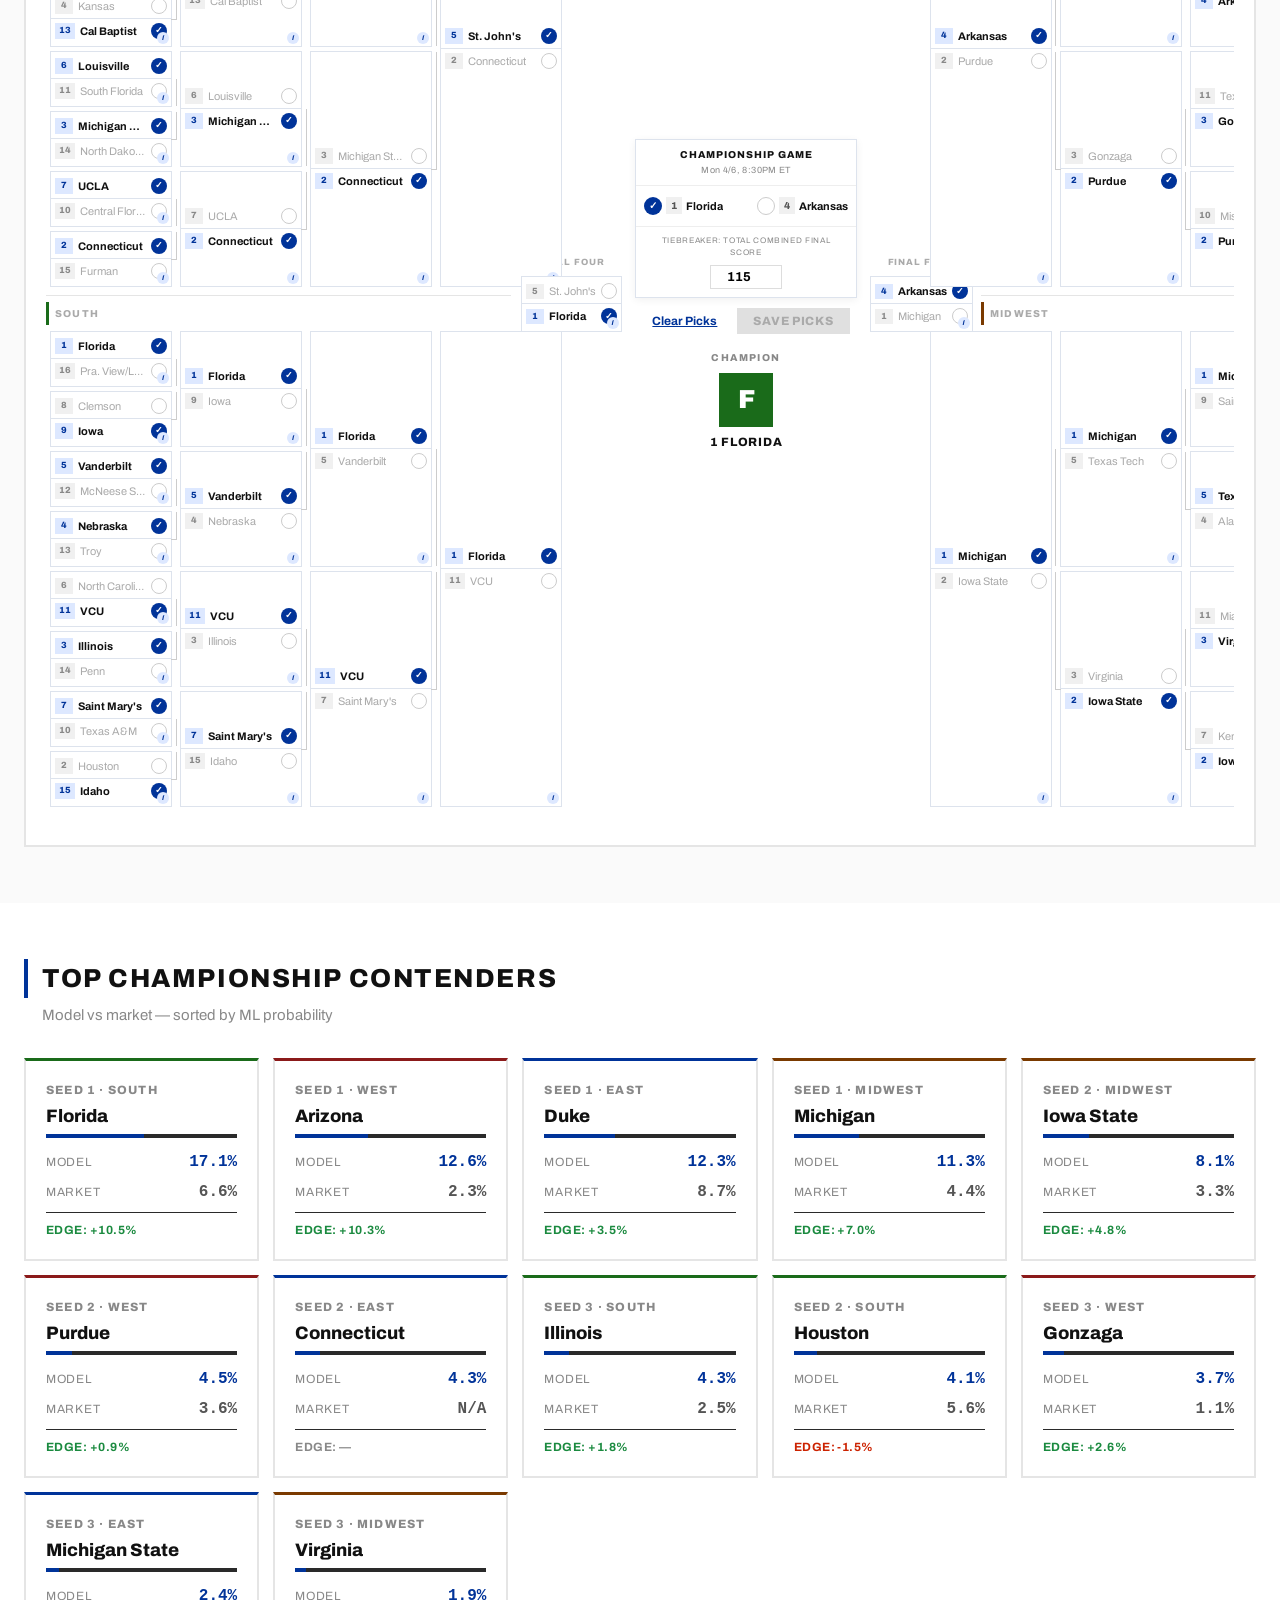
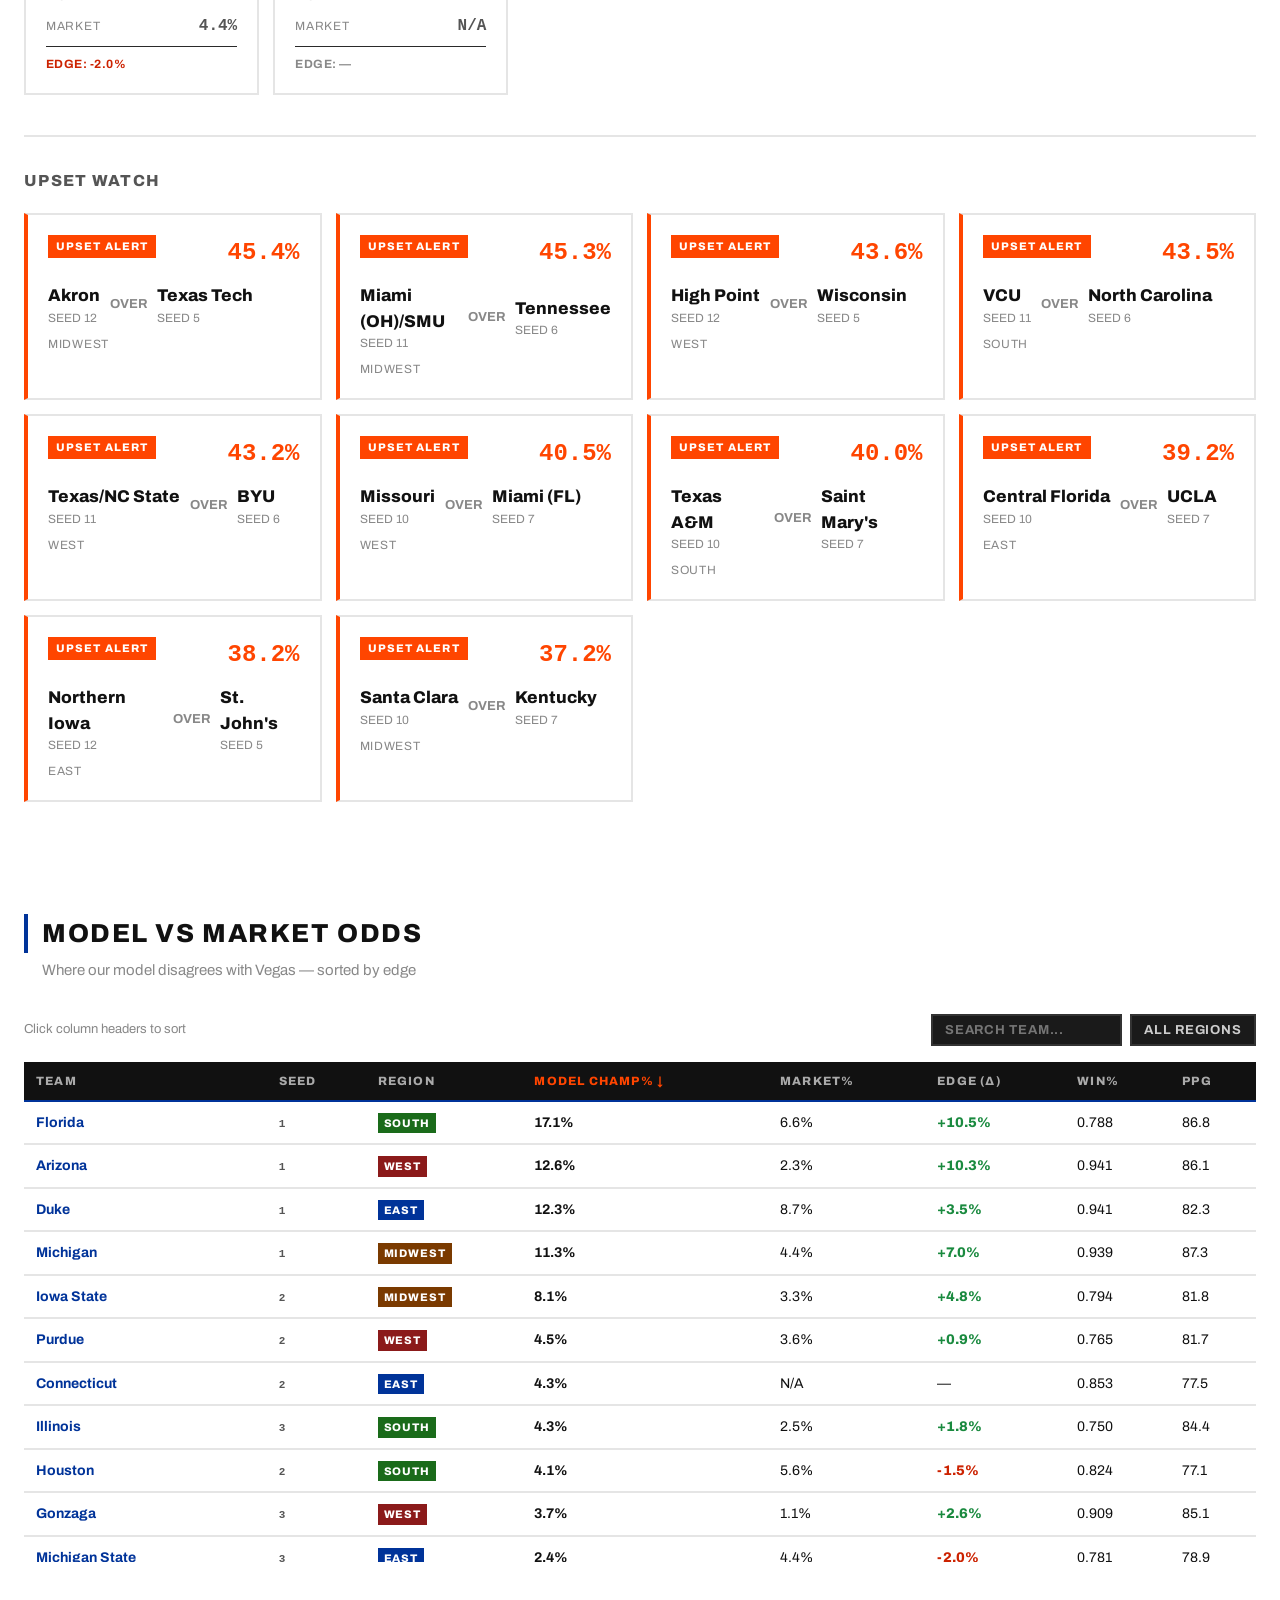
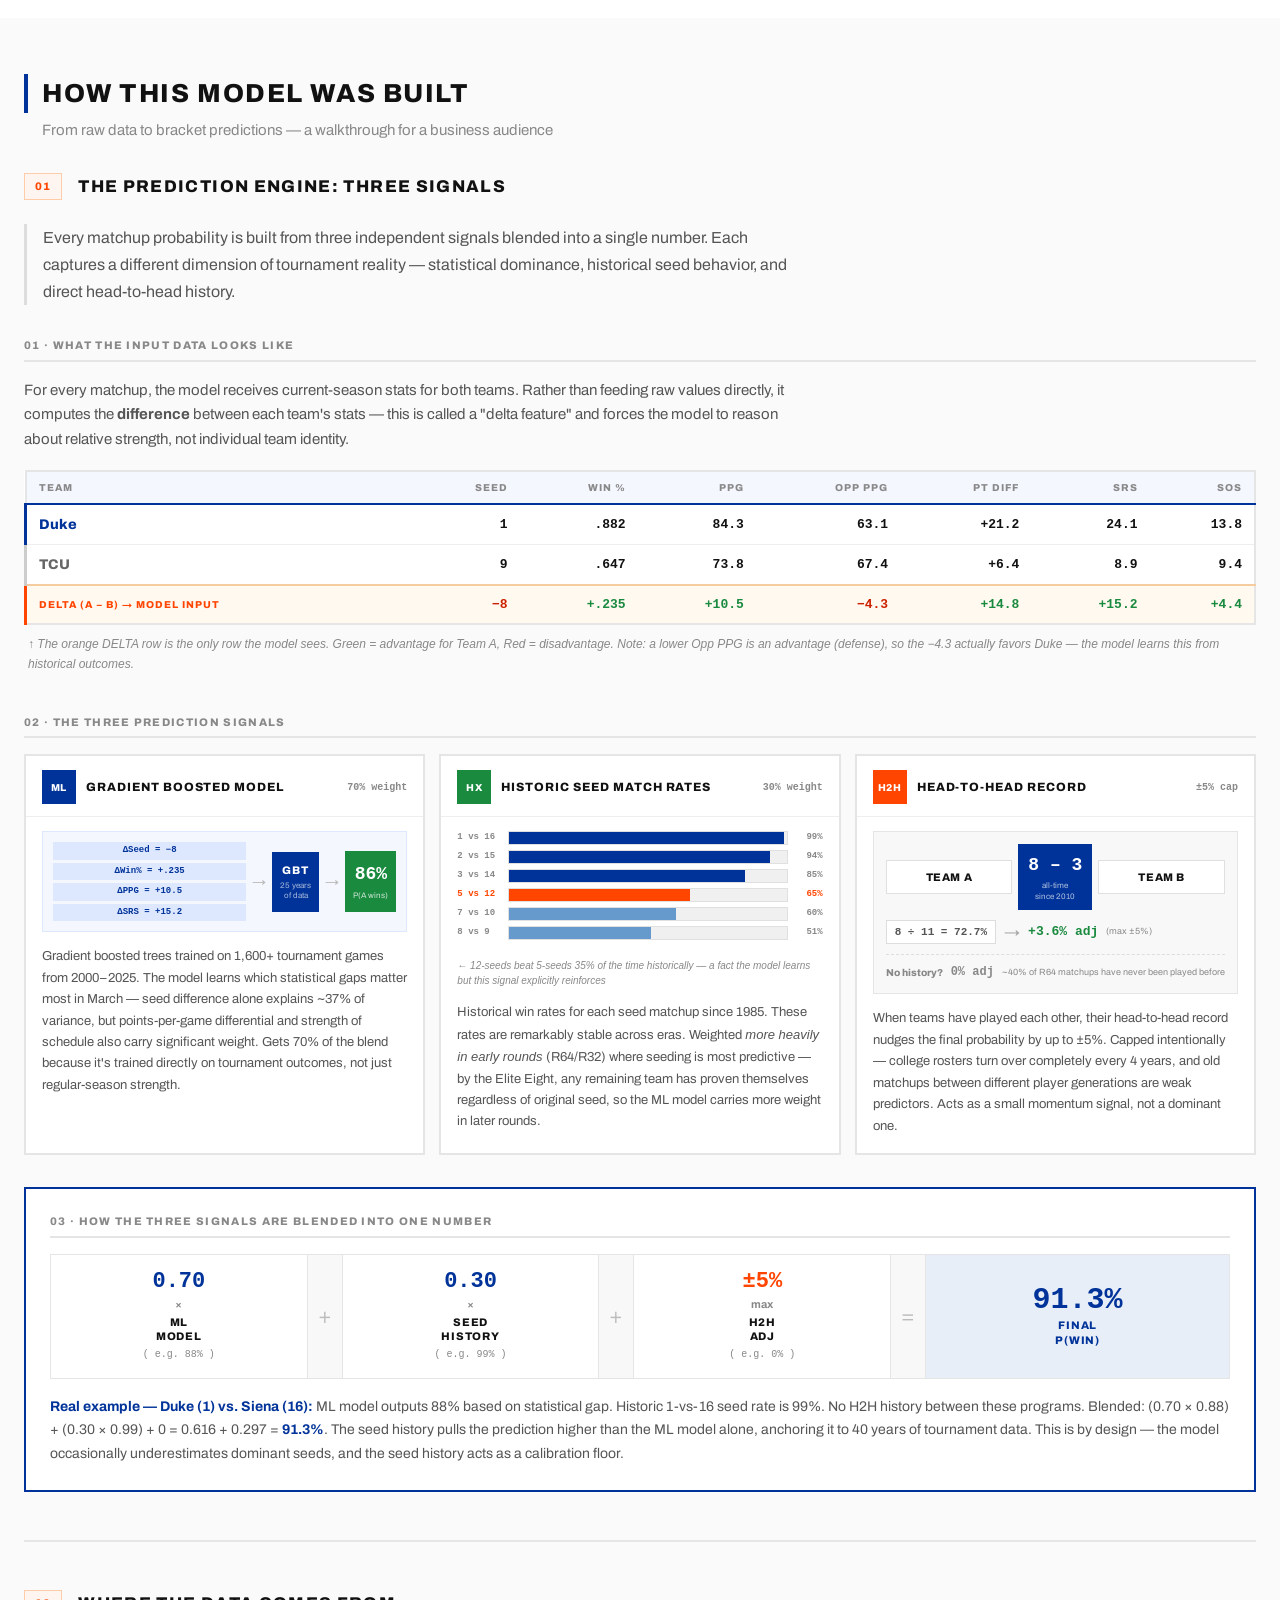
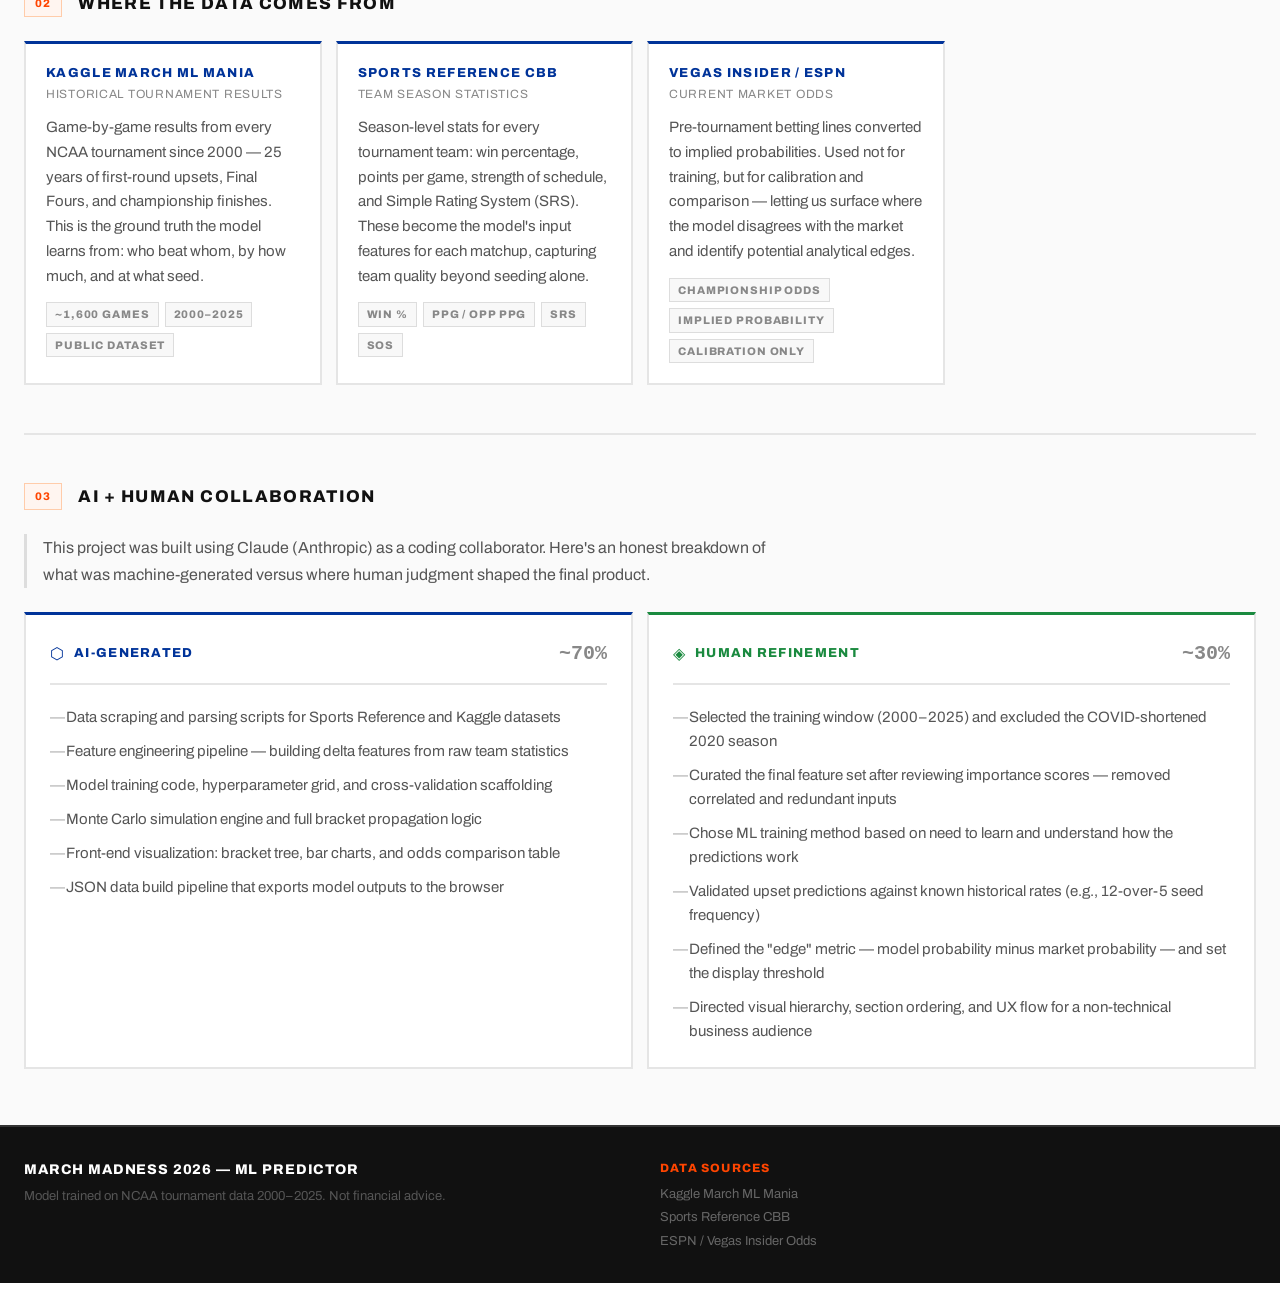
==== commit 97025ba5: "Add ML explainer PDF, move Prediction Engine section, fix GitHub link - Add generate_ml_pdf.py: 8-pa" ====
--- a/march-madness/index.html
+++ b/march-madness/index.html
@@ -37,20 +37,15 @@
     </div>
     <h1 class="hero-title">MARCH MADNESS<br><span class="hero-title-accent">BRACKET PREDICTOR</span></h1>
     <p class="hero-subtitle">
-      Machine learning model trained on 25+ years of NCAA tournament history. Generated by Claude Code without ever touching the code to ensure that it can be done by anyone who knows and loves sports, but doesn't necessarily know anything about machine learning. 
+      We unleashed Claude Code and OpenAI Codex to create a machine learning model trained on 25+ years of NCAA tournament history. Here's their picks and a quick tutorial on how Machine Learning works.
     </p>
     <p class="hero-subtitle">
       This is a research project for educational purposes. You can learn how to do this on your own below.
     </p>
-    <div class="hero-flow">
-      <div class="flow-step"><div class="flow-icon">&#8595;</div><div class="flow-label">Scrape data from web and combine with Kagle data set</div></div>
-      <div class="flow-arrow">→</div>
-      <div class="flow-step"><div class="flow-icon">&#9670;</div><div class="flow-label">Claude code trained a machine learning model</div></div>
-      <div class="flow-arrow">→</div>
-      <div class="flow-step"><div class="flow-icon">&#9728;</div><div class="flow-label">Human fine tuned the model to make it more like the real world</div></div>
-      <div class="flow-arrow">→</div>
-      <div class="flow-step"><div class="flow-icon">&#9733;</div><div class="flow-label">Model is run many times to find the most likely outcome</div></div>
-    </div>
+    <div class="hero-champions" id="hero-champions">
+      <!-- Populated by JS -->
+    </div>
+    
   </div>
   <div class="hero-scroll-hint">
     <span class="scroll-arrow">&#8595;</span>
@@ -61,19 +56,12 @@
 <section class="section section-dark" id="bracket-tree">
   <div class="section-inner section-inner-wide">
     <div class="section-header">
-      <h2 class="section-title">2026 PREDICTED BRACKET</h2>
-      <p class="section-subtitle">Most likely outcome per game — click any team for details</p>
-    </div>
-    <div class="bk-round-labels">
-      <div class="bk-rl-item"><span class="bk-rl-name">ROUND 1</span><span class="bk-rl-date">Mar 19 · Mar 20</span></div>
-      <div class="bk-rl-item"><span class="bk-rl-name">ROUND 2</span><span class="bk-rl-date">Mar 21 · Mar 22</span></div>
-      <div class="bk-rl-item"><span class="bk-rl-name">SWEET 16</span><span class="bk-rl-date">Mar 26 · Mar 27</span></div>
-      <div class="bk-rl-item"><span class="bk-rl-name">ELITE 8</span><span class="bk-rl-date">Mar 28 · Mar 29</span></div>
-      <div class="bk-rl-item bk-rl-center"><span class="bk-rl-presented"></div>
-      <div class="bk-rl-item"><span class="bk-rl-name">ELITE 8</span><span class="bk-rl-date">Mar 28 · Mar 29</span></div>
-      <div class="bk-rl-item"><span class="bk-rl-name">SWEET 16</span><span class="bk-rl-date">Mar 26 · Mar 27</span></div>
-      <div class="bk-rl-item"><span class="bk-rl-name">ROUND 2</span><span class="bk-rl-date">Mar 21 · Mar 22</span></div>
-      <div class="bk-rl-item"><span class="bk-rl-name">ROUND 1</span><span class="bk-rl-date">Mar 19 · Mar 20</span></div>
+      <h2 class="section-title">2026 PREDICTED BRACKETS</h2>
+      <p class="section-subtitle">Claude and ChatGPT, shown as equal model paths — click any team for details</p>
+    </div>
+    <div class="bk-view-toggle" id="bk-view-toggle">
+      <button class="bk-view-btn bk-view-btn-active" data-view="compare">COMPARE</button>
+      <button class="bk-view-btn" data-view="split">SIDE BY SIDE</button>
     </div>
     <div id="bracket-tree-container">
       <!-- Populated by JS -->
--- a/march-madness/styles.css
+++ b/march-madness/styles.css
@@ -146,6 +146,37 @@
 }
 .hero-title-accent { color: var(--accent-orange); }
 .hero-subtitle { color: var(--text-muted); font-size: 18px; max-width: 600px; }
+
+.hero-champions {
+  display: grid;
+  grid-template-columns: repeat(2, minmax(220px, 1fr));
+  gap: 14px;
+  width: min(720px, 100%);
+}
+
+.hero-champion-card {
+  border: var(--border);
+  background: var(--bg-raised);
+  padding: 16px 18px;
+  text-align: left;
+  cursor: pointer;
+}
+
+.hero-champion-label {
+  font-size: 11px;
+  font-weight: 800;
+  letter-spacing: 0.12em;
+  text-transform: uppercase;
+  color: var(--accent-orange);
+  margin-bottom: 6px;
+}
+
+.hero-champion-name {
+  font-size: 24px;
+  font-weight: 800;
+  color: var(--blue);
+  letter-spacing: -0.01em;
+}
 
 .hero-stats {
   display: flex; gap: 0;
@@ -250,6 +281,115 @@
 .prob-bar-fill { height: 100%; background: var(--blue); transition: width 0.4s; }
 
 /* ── BRACKET ── */
+.bk-compare-grid {
+  display: grid;
+  grid-template-columns: 1fr;
+  gap: 28px;
+}
+
+.bk-view-toggle,
+.bk-model-switcher {
+  display: inline-flex;
+  gap: 0;
+  border: var(--border);
+  background: var(--bg-base);
+  margin-bottom: 20px;
+}
+
+.bk-model-switcher {
+  margin-bottom: 16px;
+}
+
+.bk-view-btn,
+.bk-model-switch {
+  border: 0;
+  border-right: 1px solid var(--divider);
+  background: transparent;
+  color: var(--text-secondary);
+  font: inherit;
+  font-size: 12px;
+  font-weight: 800;
+  letter-spacing: 0.12em;
+  text-transform: uppercase;
+  padding: 12px 16px;
+  cursor: pointer;
+}
+
+.bk-view-btn:last-child,
+.bk-model-switch:last-child {
+  border-right: none;
+}
+
+.bk-view-btn-active,
+.bk-model-switch-active {
+  background: var(--blue);
+  color: var(--text-on-dark);
+}
+
+.bk-compare-shell {
+  display: flex;
+  flex-direction: column;
+}
+
+.bk-model-card {
+  border: var(--border);
+  background: var(--bg-base);
+  padding: 20px;
+}
+
+.bk-model-head {
+  display: flex;
+  justify-content: space-between;
+  gap: 24px;
+  align-items: flex-start;
+  margin-bottom: 18px;
+  padding-bottom: 18px;
+  border-bottom: var(--border);
+}
+
+.bk-model-kicker {
+  font-size: 11px;
+  font-weight: 800;
+  letter-spacing: 0.12em;
+  text-transform: uppercase;
+  color: var(--accent-orange);
+  margin-bottom: 6px;
+}
+
+.bk-model-title {
+  font-size: 22px;
+  font-weight: 800;
+  text-transform: uppercase;
+  letter-spacing: 0.04em;
+  color: var(--text-primary);
+}
+
+.bk-model-copy {
+  margin-top: 8px;
+  max-width: 680px;
+  color: var(--text-secondary);
+  font-size: 14px;
+}
+
+.bk-model-meta {
+  min-width: 220px;
+  border: var(--border);
+  background: var(--bg-overlay);
+}
+
+.bk-meta-row {
+  display: flex;
+  justify-content: space-between;
+  gap: 12px;
+  padding: 10px 12px;
+  font-size: 12px;
+  font-weight: 700;
+  letter-spacing: 0.04em;
+  border-bottom: 1px solid var(--divider);
+}
+
+.bk-meta-row:last-child { border-bottom: none; }
+
 .bracket-legend {
   display: flex; gap: 20px; flex-wrap: wrap;
   margin-bottom: 20px;
@@ -313,6 +453,28 @@
 .round-labels span {
   font-size: 10px; font-weight: 800; letter-spacing: 0.08em;
   color: var(--text-muted); text-transform: uppercase;
+}
+
+@media (min-width: 1500px) {
+  .bk-compare-grid {
+    grid-template-columns: 1fr 1fr;
+    align-items: start;
+  }
+}
+
+@media (max-width: 900px) {
+  .hero-champions {
+    grid-template-columns: 1fr;
+  }
+
+  .bk-model-head {
+    flex-direction: column;
+  }
+
+  .bk-model-meta {
+    width: 100%;
+    min-width: 0;
+  }
 }
 
 /* ── TABLES ── */
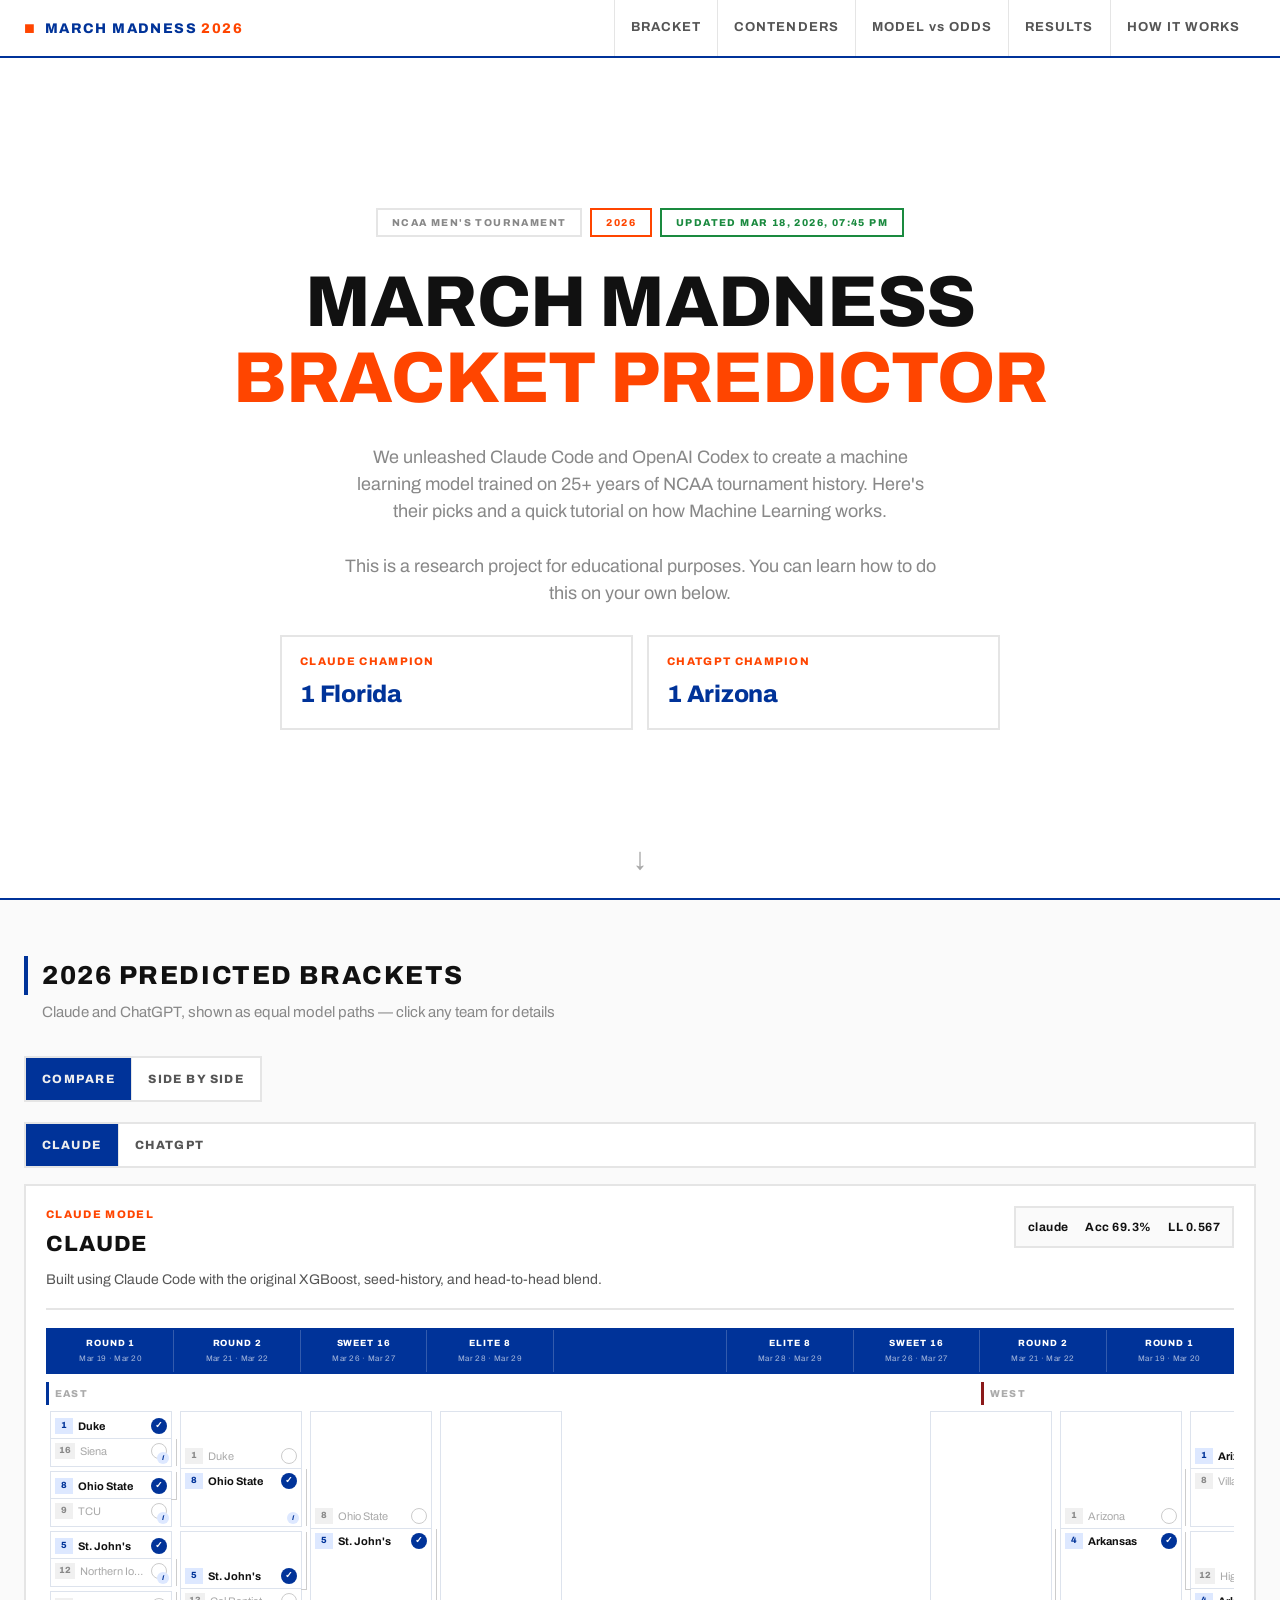
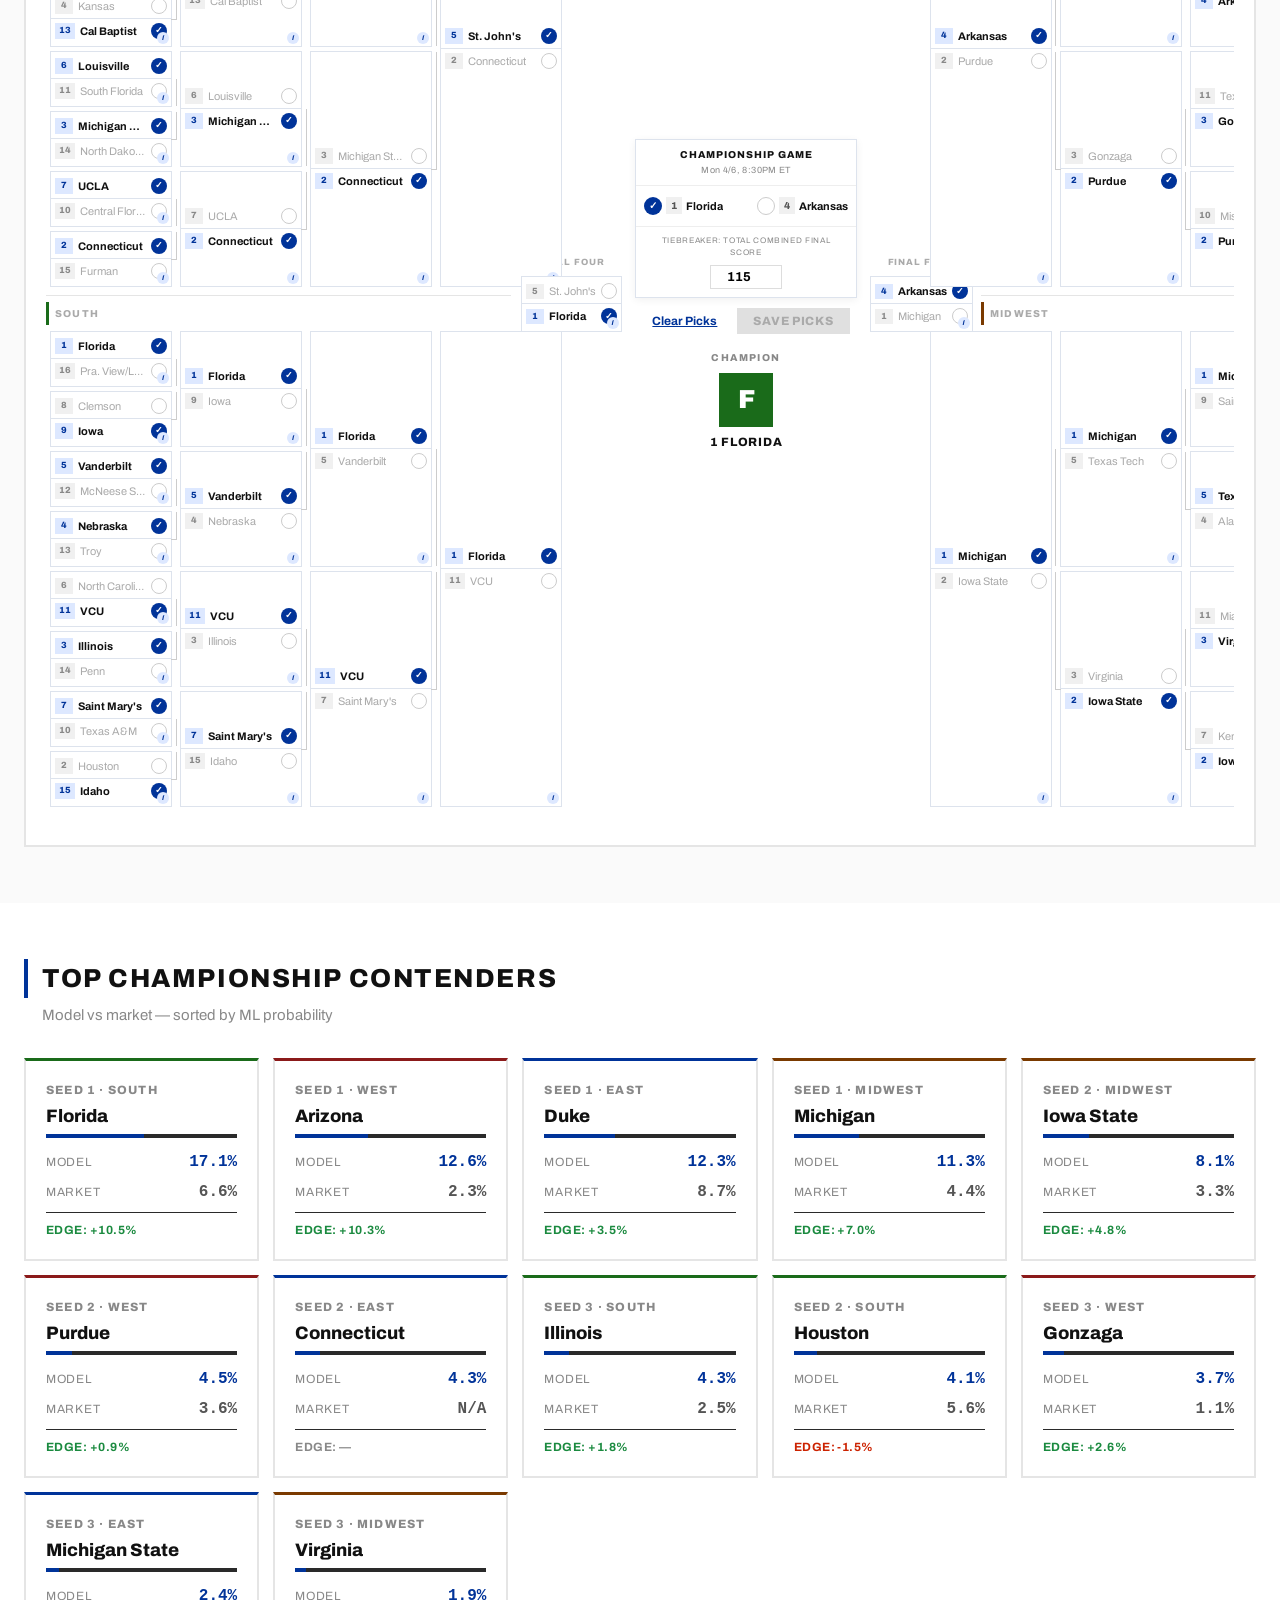
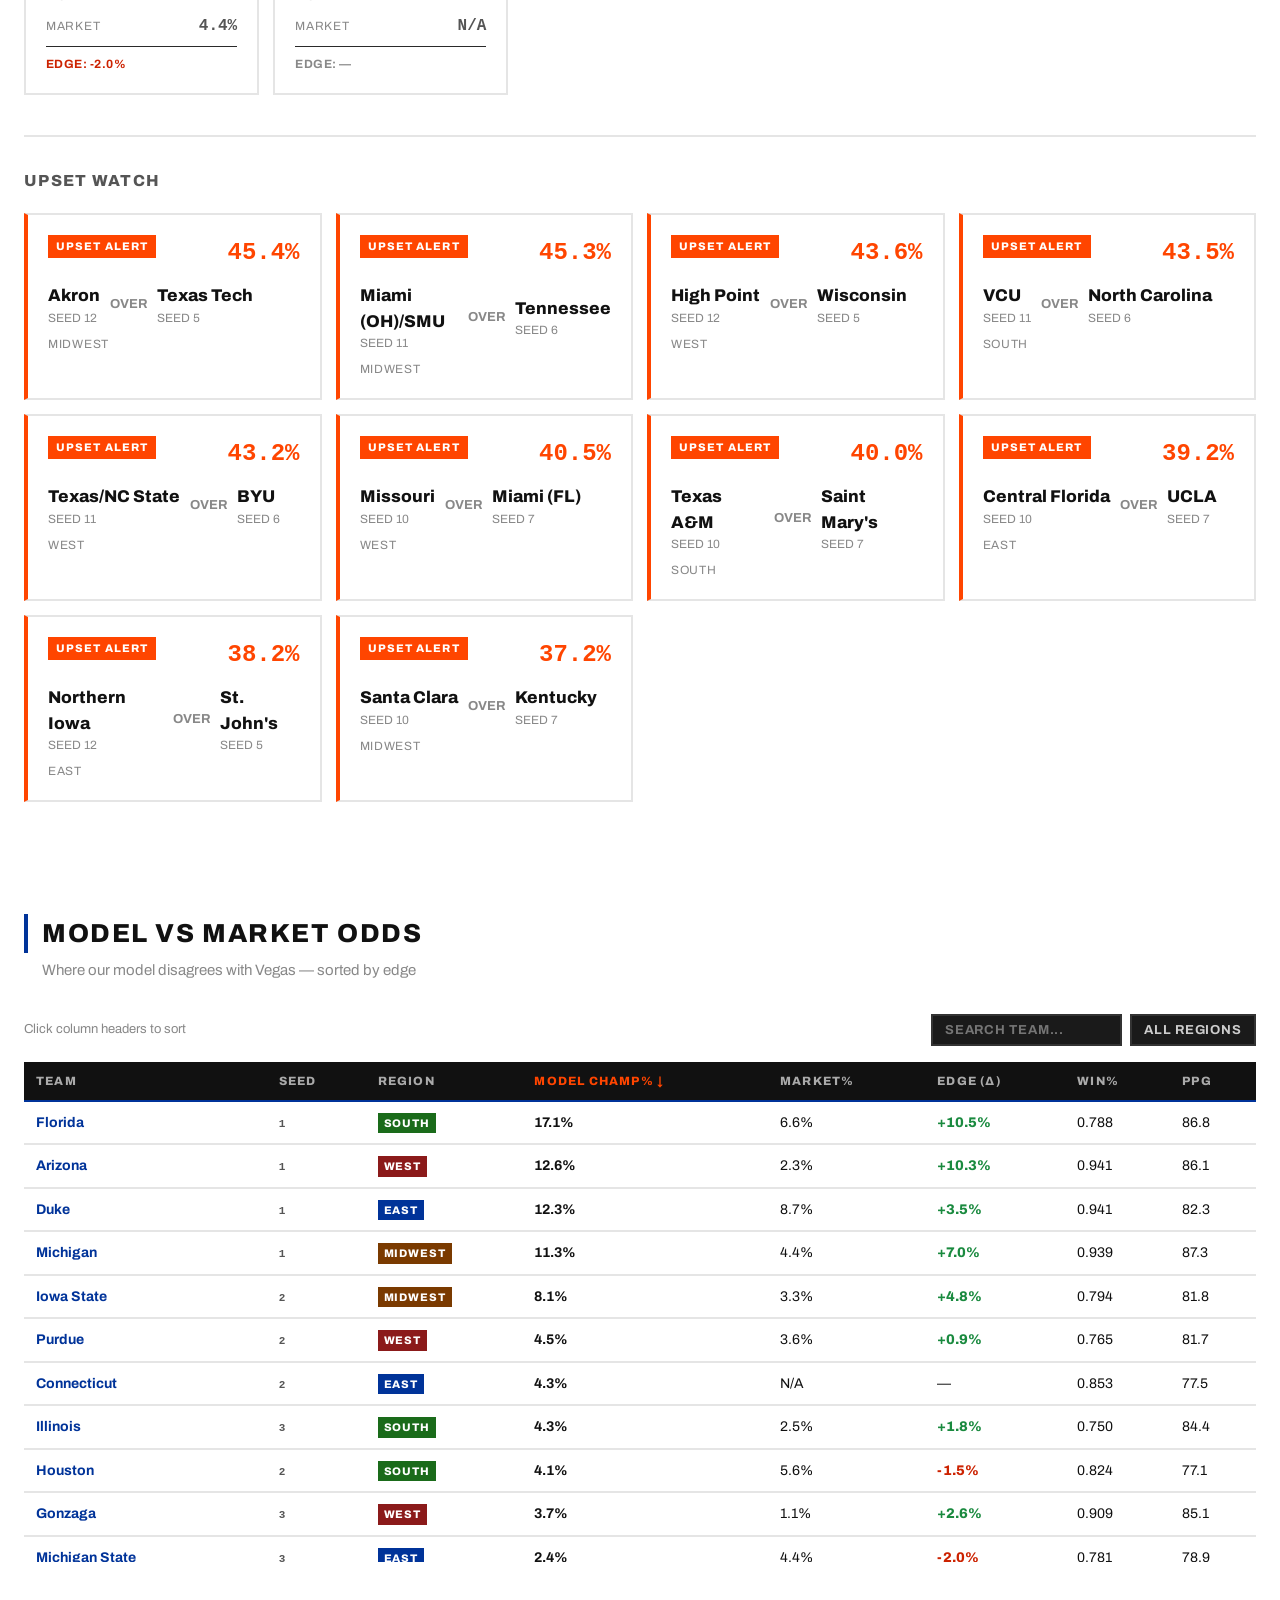
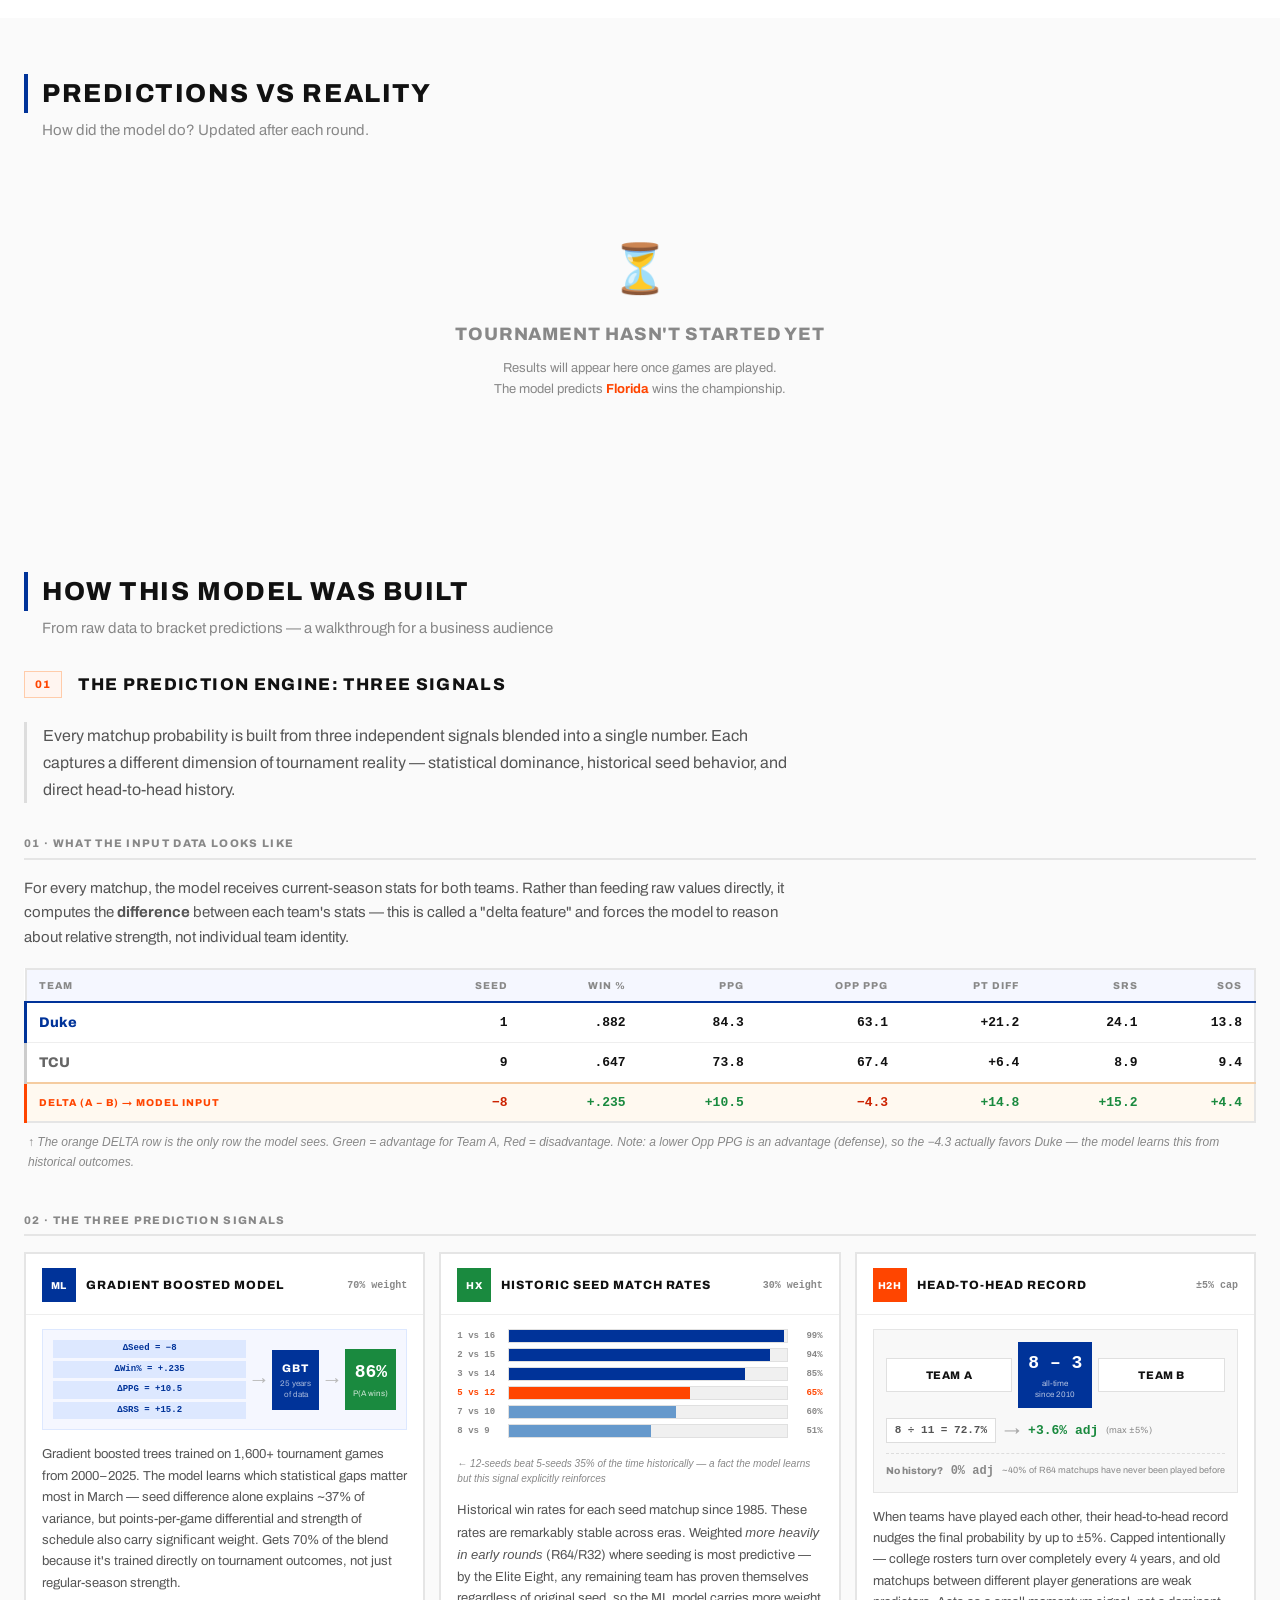
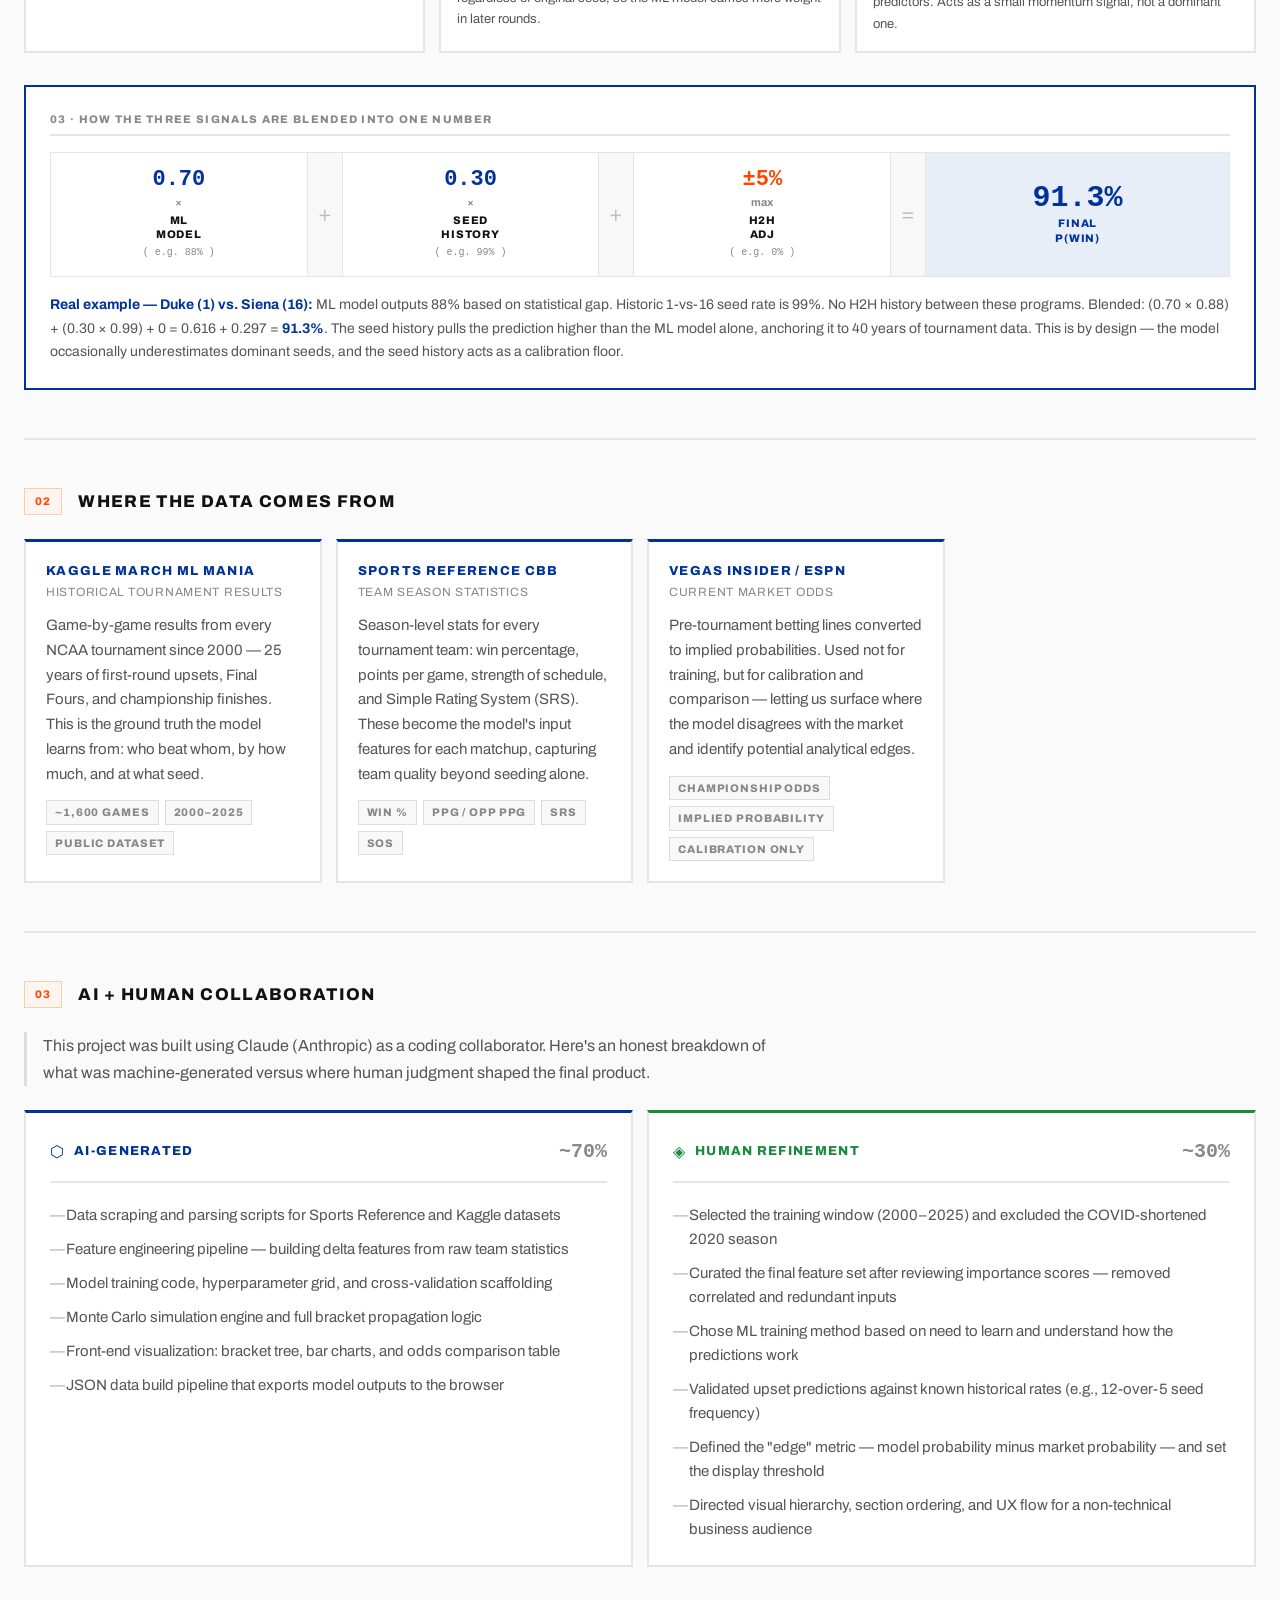
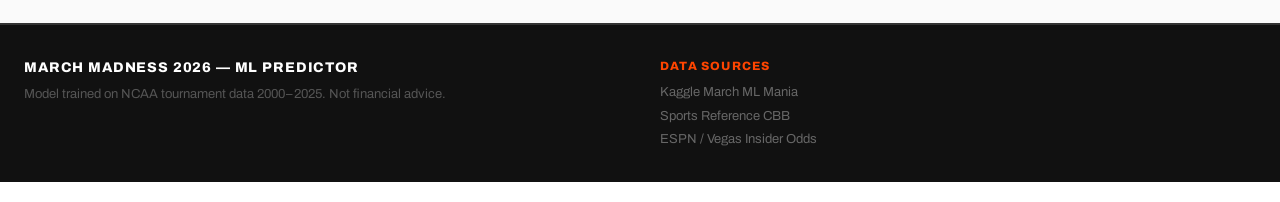
==== commit f7d95e50: "Add Predictions vs Reality section and results tracking - Add RESULTS nav link and section to index." ====
--- a/march-madness/index.html
+++ b/march-madness/index.html
@@ -21,6 +21,7 @@
       <a href="#bracket-tree">BRACKET</a>
       <a href="#top-contenders">CONTENDERS</a>
       <a href="#model-vs-odds">MODEL vs ODDS</a>
+      <a href="#results">RESULTS</a>
       <a href="#how-it-works">HOW IT WORKS</a>
     </div>
   </div>
@@ -126,6 +127,19 @@
           <!-- Populated by JS -->
         </tbody>
       </table>
+    </div>
+  </div>
+</section>
+
+<!-- ─── PREDICTIONS vs REALITY ─────────────────────────── -->
+<section class="section section-dark" id="results">
+  <div class="section-inner">
+    <div class="section-header">
+      <h2 class="section-title">PREDICTIONS vs REALITY</h2>
+      <p class="section-subtitle">How did the model do? Updated after each round.</p>
+    </div>
+    <div id="results-container">
+      <!-- Populated by JS -->
     </div>
   </div>
 </section>
--- a/march-madness/styles.css
+++ b/march-madness/styles.css
@@ -1669,3 +1669,181 @@
   .pipeline-step { min-width: 100%; border-right: none; border-bottom: 1px solid #e0e0e0; }
   .pipeline-step:last-child { border-bottom: none; }
 }
+
+/* ── PREDICTIONS vs REALITY ─────────────────────────────────────────────── */
+
+/* Empty state */
+.res-empty {
+  text-align: center;
+  padding: 60px 20px;
+  color: var(--text-muted);
+}
+.res-empty-icon { font-size: 48px; margin-bottom: 16px; }
+.res-empty-title {
+  font-size: 18px; font-weight: 800; color: var(--text);
+  letter-spacing: .05em; margin-bottom: 10px;
+}
+.res-empty-sub { font-size: 13px; line-height: 1.6; }
+.res-empty-sub strong { color: var(--accent-orange); }
+
+/* Scoreboard banner */
+.res-scoreboard {
+  display: flex;
+  align-items: center;
+  gap: 0;
+  background: var(--blue);
+  border-radius: 4px;
+  overflow: hidden;
+  margin-bottom: 6px;
+}
+.res-score-main {
+  padding: 20px 28px;
+  background: #001133;
+  flex-shrink: 0;
+}
+.res-score-pts {
+  font-size: 40px; font-weight: 800; color: #FFB612; line-height: 1;
+}
+.res-score-pts .res-score-max { font-size: 18px; color: #8a9bb0; font-weight: 400; }
+.res-score-divider { width: 1px; background: rgba(255,255,255,.15); align-self: stretch; margin: 10px 0; }
+.res-score-stat {
+  padding: 18px 22px;
+  flex: 1;
+  border-right: 1px solid rgba(255,255,255,.1);
+}
+.res-score-stat:last-of-type { border-right: none; }
+.res-score-num  { font-size: 22px; font-weight: 800; color: #fff; line-height: 1; }
+.res-score-label { font-size: 9px; color: #8a9bb0; font-weight: 700; letter-spacing: .06em; margin-top: 4px; }
+.res-score-champ {
+  padding: 12px 20px;
+  background: rgba(0,0,0,.25);
+  min-width: 160px;
+  flex-shrink: 0;
+}
+.res-champ-label { font-size: 8px; color: #FFB612; font-weight: 800; letter-spacing: .08em; }
+.res-champ-name  { font-size: 17px; font-weight: 800; color: #fff; margin: 3px 0; }
+.res-champ-actual { font-size: 10px; font-weight: 700; padding: 2px 6px; border-radius: 2px; display: inline-block; margin-top: 2px; }
+.res-champ-tbd   { font-size: 10px; color: #8a9bb0; }
+.res-correct     { background: rgba(26,138,63,.2); color: #5dde8a; }
+.res-wrong       { background: rgba(213,10,10,.2);  color: #ff6b6b; }
+
+/* Progress bar */
+.res-progress-bar-wrap {
+  height: 6px; background: #1a2a4a; border-radius: 0 0 2px 2px; overflow: hidden; margin-bottom: 4px;
+}
+.res-progress-bar { height: 100%; background: linear-gradient(90deg, #FF4500, #FFB612); transition: width .5s ease; }
+.res-progress-labels {
+  display: flex; justify-content: space-between;
+  font-size: 9px; color: var(--text-muted); margin-bottom: 24px;
+}
+
+/* Round cards */
+.res-rounds-grid {
+  display: grid;
+  grid-template-columns: repeat(6, 1fr);
+  gap: 8px;
+  margin-bottom: 28px;
+}
+.res-round-card {
+  background: var(--card);
+  border: 1px solid var(--border);
+  padding: 14px 12px 10px;
+  position: relative;
+  overflow: hidden;
+}
+.res-rnd-done  { border-top: 3px solid var(--accent-green); }
+.res-rnd-live  { border-top: 3px solid var(--accent-orange); }
+.res-rnd-pending { border-top: 3px solid var(--border); opacity: .6; }
+
+.res-rnd-name  { font-size: 8px; font-weight: 700; color: var(--text-muted); letter-spacing: .06em; margin-bottom: 6px; }
+.res-rnd-score { font-size: 24px; font-weight: 800; color: var(--text); line-height: 1; }
+.res-rnd-score span { font-size: 14px; color: var(--text-muted); font-weight: 400; }
+.res-rnd-pct   { font-size: 12px; font-weight: 700; color: var(--accent-orange); margin: 2px 0 6px; }
+.res-rnd-pts   { font-size: 9px; color: var(--text-muted); margin-bottom: 8px; }
+.res-rnd-bar-track { height: 3px; background: var(--border); border-radius: 2px; margin-bottom: 6px; }
+.res-rnd-bar-fill  { height: 100%; background: var(--accent-green); border-radius: 2px; transition: width .4s; }
+.res-rnd-badge {
+  font-size: 7px; font-weight: 800; letter-spacing: .06em;
+  background: rgba(26,138,63,.15); color: var(--accent-green);
+  padding: 2px 5px; display: inline-block;
+}
+.res-rnd-badge-live    { background: rgba(255,69,0,.15); color: var(--accent-orange); }
+.res-rnd-badge-pending { background: transparent; color: var(--text-muted); }
+
+/* Section block */
+.res-block { margin-bottom: 28px; }
+.res-block-title {
+  font-size: 11px; font-weight: 800; letter-spacing: .08em;
+  color: var(--accent-orange); border-bottom: 1px solid var(--border);
+  padding-bottom: 6px; margin-bottom: 12px;
+}
+
+/* Upset tracker */
+.res-upsets { display: flex; flex-direction: column; gap: 6px; }
+.res-upset-row {
+  display: flex; align-items: center; gap: 12px;
+  padding: 8px 12px; font-size: 11px; border-radius: 2px;
+  background: var(--card); border: 1px solid var(--border);
+}
+.res-upset-row.res-correct { border-left: 3px solid var(--accent-green); }
+.res-upset-row.res-wrong   { border-left: 3px solid #D50A0A; }
+.res-upset-icon { font-weight: 800; width: 14px; flex-shrink: 0; }
+.res-upset-rnd  { color: var(--text-muted); font-size: 10px; white-space: nowrap; }
+.res-upset-teams { flex: 1; font-weight: 600; color: var(--text); }
+.res-upset-pred  { color: var(--text-muted); font-size: 10px; }
+.res-upset-actual { font-weight: 700; color: var(--text); font-size: 10px; }
+
+/* Game grid */
+.res-rnd-details { margin-bottom: 8px; }
+.res-rnd-summary {
+  display: flex; justify-content: space-between; align-items: center;
+  padding: 8px 12px; cursor: pointer;
+  background: var(--card); border: 1px solid var(--border);
+  font-size: 11px; font-weight: 700; color: var(--text);
+  list-style: none;
+}
+.res-rnd-summary::-webkit-details-marker { display: none; }
+.res-rnd-summary:hover { background: var(--card-hover, #1a2233); }
+.res-rnd-sum-name { font-weight: 800; letter-spacing: .04em; }
+.res-rnd-sum-stat { color: var(--text-muted); font-size: 10px; }
+.res-game-grid {
+  display: grid;
+  grid-template-columns: repeat(auto-fill, minmax(220px, 1fr));
+  gap: 4px; padding: 4px 0;
+}
+.res-game-card {
+  display: flex; align-items: center; gap: 8px;
+  padding: 8px 10px;
+  background: var(--card); border: 1px solid var(--border);
+  border-left: 3px solid var(--border);
+  font-size: 10px;
+}
+.res-game-correct { border-left-color: var(--accent-green); }
+.res-game-wrong   { border-left-color: #D50A0A; }
+.res-game-pending { border-left-color: var(--border); opacity: .7; }
+.res-game-icon { font-size: 13px; font-weight: 800; width: 14px; flex-shrink: 0; color: var(--text-muted); }
+.res-game-correct .res-game-icon { color: var(--accent-green); }
+.res-game-wrong   .res-game-icon { color: #D50A0A; }
+.res-game-body  { flex: 1; min-width: 0; }
+.res-game-matchup { font-weight: 700; color: var(--text); white-space: nowrap; overflow: hidden; text-overflow: ellipsis; }
+.res-game-picks { display: flex; gap: 8px; margin-top: 2px; }
+.res-game-pred   { color: var(--text-muted); }
+.res-game-actual { color: var(--text); font-weight: 600; }
+.res-game-tbd    { color: var(--text-muted); font-style: italic; }
+.res-upset-badge {
+  font-size: 7px; font-weight: 800; background: rgba(255,69,0,.2);
+  color: var(--accent-orange); padding: 1px 4px; letter-spacing: .05em;
+}
+.res-game-pts { font-size: 11px; font-weight: 800; color: var(--accent-orange); flex-shrink: 0; min-width: 24px; text-align: right; }
+
+/* Responsive */
+@media (max-width: 900px) {
+  .res-scoreboard { flex-wrap: wrap; }
+  .res-score-main { width: 100%; }
+  .res-rounds-grid { grid-template-columns: repeat(3, 1fr); }
+}
+@media (max-width: 600px) {
+  .res-rounds-grid { grid-template-columns: repeat(2, 1fr); }
+  .res-scoreboard { flex-direction: column; }
+  .res-score-stat { border-right: none; border-bottom: 1px solid rgba(255,255,255,.1); }
+}
